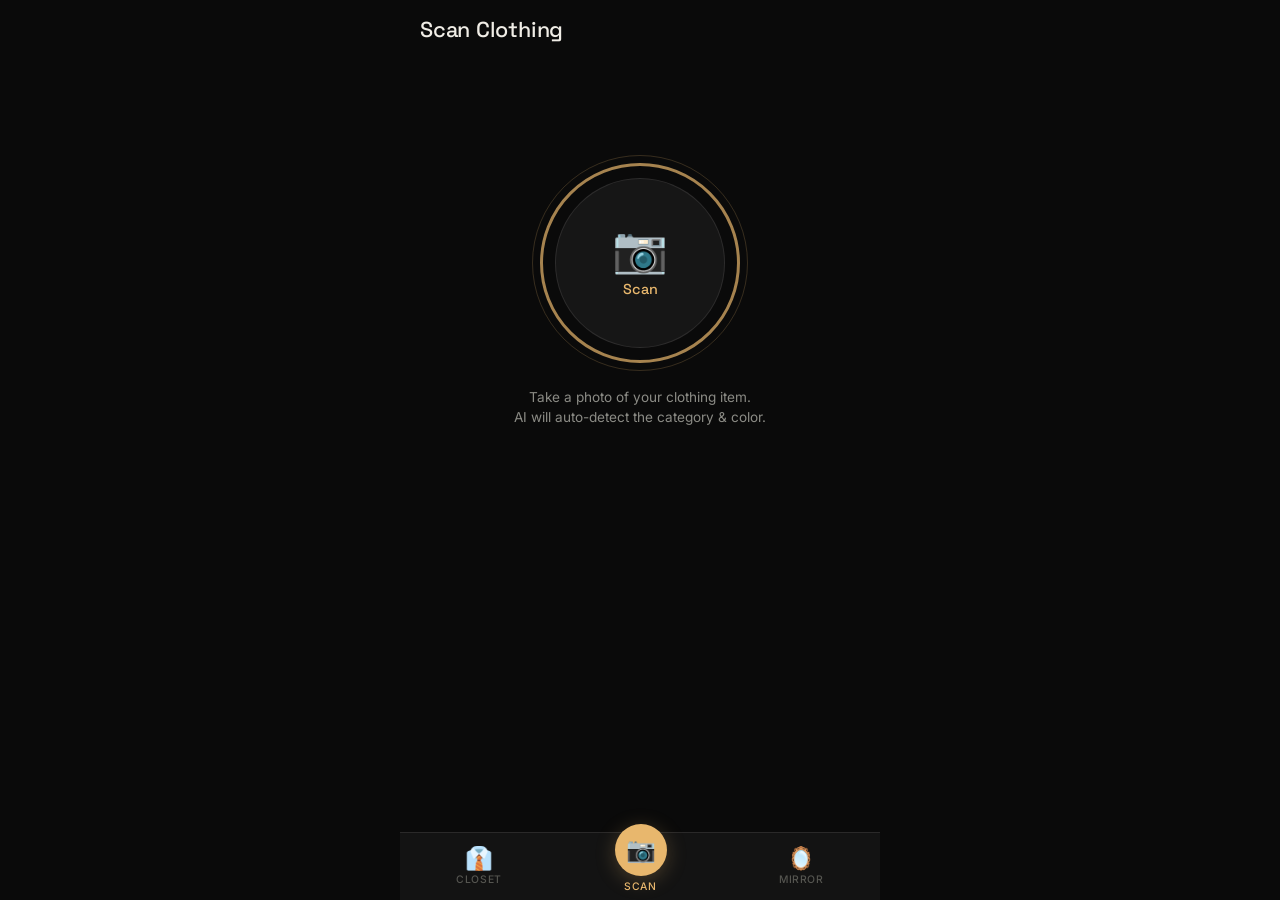
==== app/dashboard/templates/wardrobe.html @ e8b63714 "Initial commit without large model files" ====
<!DOCTYPE html>
<html lang="en">
<head>
  <meta charset="UTF-8" />
  <meta name="viewport" content="width=device-width, initial-scale=1.0, user-scalable=no" />
  <title>ReflectAI — My Wardrobe</title>
  <link rel="preconnect" href="https://fonts.googleapis.com">
  <link rel="preconnect" href="https://fonts.gstatic.com" crossorigin>
  <link href="https://fonts.googleapis.com/css2?family=Space+Grotesk:wght@300;400;500;600&family=Inter:wght@300;400;500;600&display=swap" rel="stylesheet">
  <style>
    :root {
      --bg: #0a0a0a;
      --surface: #161616;
      --surface-2: #1e1e1e;
      --ink: #f0ede6;
      --ink-dim: #8b8b85;
      --ink-faint: #555550;
      --ember: #e8b76d;
      --ember-glow: rgba(232, 183, 109, 0.25);
      --ok: #6fae7f;
      --danger: #e85d5d;
      --border: rgba(240,237,230,0.10);
      --border-light: rgba(240,237,230,0.06);
      --glass: rgba(22,22,22,0.85);
      --radius: 16px;
      --radius-sm: 12px;
      --radius-xs: 8px;
      --safe-bottom: env(safe-area-inset-bottom, 0px);
    }

    * { margin:0; padding:0; box-sizing:border-box; -webkit-tap-highlight-color: transparent; }
    html, body {
      background: var(--bg);
      color: var(--ink);
      font-family: 'Inter', -apple-system, sans-serif;
      min-height: 100vh;
      min-height: 100dvh;
      overflow-x: hidden;
      -webkit-font-smoothing: antialiased;
    }

    /* ── Page Container ── */
    .app {
      max-width: 480px;
      margin: 0 auto;
      min-height: 100vh;
      min-height: 100dvh;
      display: flex;
      flex-direction: column;
      position: relative;
    }

    /* ── Views ── */
    .view { display: none; flex-direction: column; flex: 1; }
    .view.active { display: flex; }

    /* ── Header ── */
    .header {
      display: flex;
      align-items: center;
      justify-content: space-between;
      padding: 16px 20px 12px;
      position: sticky;
      top: 0;
      z-index: 10;
      background: var(--bg);
    }
    .header-title {
      font-family: 'Space Grotesk', sans-serif;
      font-weight: 500;
      font-size: 1.35rem;
      letter-spacing: -0.01em;
    }
    .header-count {
      font-size: 0.75rem;
      color: var(--ink-dim);
      background: var(--surface);
      padding: 4px 10px;
      border-radius: 20px;
      border: 1px solid var(--border);
    }

    /* ═══════════════════════════════════════════════
       VIEW 1: CAMERA (Scan Clothing)
       ═══════════════════════════════════════════════ */

    .camera-view {
      padding: 0 20px;
      padding-bottom: calc(80px + var(--safe-bottom));
      flex: 1;
      display: flex;
      flex-direction: column;
      align-items: center;
    }

    .scan-hero {
      flex: 1;
      display: flex;
      flex-direction: column;
      align-items: center;
      justify-content: center;
      gap: 24px;
      width: 100%;
      max-height: 480px;
    }

    .scan-ring {
      position: relative;
      width: 200px;
      height: 200px;
      border-radius: 50%;
      display: flex;
      align-items: center;
      justify-content: center;
      cursor: pointer;
      transition: transform 0.2s ease;
    }
    .scan-ring:active { transform: scale(0.95); }
    .scan-ring::before {
      content: '';
      position: absolute;
      inset: 0;
      border-radius: 50%;
      border: 3px solid var(--ember);
      opacity: 0.7;
    }
    .scan-ring::after {
      content: '';
      position: absolute;
      inset: -8px;
      border-radius: 50%;
      border: 1px solid var(--ember);
      opacity: 0.2;
    }
    .scan-ring .ring-inner {
      width: 170px;
      height: 170px;
      border-radius: 50%;
      background: var(--surface);
      border: 1px solid var(--border);
      display: flex;
      flex-direction: column;
      align-items: center;
      justify-content: center;
      gap: 8px;
    }
    .scan-ring .ring-icon {
      font-size: 2.8rem;
      line-height: 1;
    }
    .scan-ring .ring-label {
      font-family: 'Space Grotesk', sans-serif;
      font-size: 0.9rem;
      color: var(--ember);
      font-weight: 500;
    }

    /* Pulse animation when scanning */
    .scan-ring.scanning::before {
      animation: pulse-ring 1.5s ease-in-out infinite;
    }
    @keyframes pulse-ring {
      0%, 100% { opacity: 0.7; inset: 0; }
      50% { opacity: 0.3; inset: -12px; }
    }

    .scan-subtitle {
      font-size: 0.85rem;
      color: var(--ink-dim);
      text-align: center;
      line-height: 1.5;
    }

    .scan-file-input { display: none; }

    /* ── AI Detection Result Card ── */
    .detect-card {
      display: none;
      width: 100%;
      background: var(--surface);
      border: 1px solid var(--border);
      border-radius: var(--radius);
      overflow: hidden;
      margin-top: 8px;
      animation: slideUp 0.3s ease-out;
    }
    .detect-card.visible { display: block; }

    @keyframes slideUp {
      from { opacity: 0; transform: translateY(20px); }
      to { opacity: 1; transform: translateY(0); }
    }

    .detect-preview {
      width: 100%;
      height: 200px;
      object-fit: cover;
      display: block;
      background: var(--bg);
    }
    .detect-body { padding: 16px; }
    .detect-ai-tag {
      display: inline-flex;
      align-items: center;
      gap: 6px;
      background: var(--ember-glow);
      color: var(--ember);
      font-size: 0.75rem;
      font-weight: 500;
      padding: 4px 10px;
      border-radius: 20px;
      margin-bottom: 12px;
    }
    .detect-fields {
      display: flex;
      flex-direction: column;
      gap: 10px;
    }
    .detect-field label {
      display: block;
      font-size: 0.7rem;
      color: var(--ink-dim);
      text-transform: uppercase;
      letter-spacing: 0.08em;
      margin-bottom: 4px;
    }
    .detect-field input,
    .detect-field select {
      width: 100%;
      padding: 10px 12px;
      background: var(--bg);
      border: 1px solid var(--border);
      border-radius: var(--radius-xs);
      color: var(--ink);
      font-size: 0.9rem;
      font-family: 'Inter', sans-serif;
    }
    .detect-field input:focus,
    .detect-field select:focus {
      outline: none;
      border-color: var(--ember);
    }

    .detect-actions {
      display: flex;
      gap: 10px;
      margin-top: 16px;
    }
    .btn-confirm {
      flex: 1;
      padding: 13px;
      background: var(--ember);
      color: #0a0a0a;
      border: none;
      border-radius: var(--radius-sm);
      font-family: 'Space Grotesk', sans-serif;
      font-size: 0.95rem;
      font-weight: 600;
      cursor: pointer;
      transition: opacity 0.15s;
    }
    .btn-confirm:active { opacity: 0.8; }
    .btn-confirm:disabled { opacity: 0.4; cursor: not-allowed; }
    .btn-cancel {
      padding: 13px 20px;
      background: transparent;
      color: var(--ink-dim);
      border: 1px solid var(--border);
      border-radius: var(--radius-sm);
      font-family: 'Space Grotesk', sans-serif;
      font-size: 0.95rem;
      cursor: pointer;
    }
    .btn-cancel:active { background: var(--surface-2); }

    /* Loading spinner overlay for scan button */
    .scan-ring.scanning .ring-icon { display: none; }
    .scan-ring.scanning .ring-label { display: none; }
    .scan-ring.scanning .ring-spinner { display: block; }
    .ring-spinner {
      display: none;
      width: 40px; height: 40px;
      border: 3px solid var(--border);
      border-top-color: var(--ember);
      border-radius: 50%;
      animation: spin 0.8s linear infinite;
    }
    @keyframes spin { to { transform: rotate(360deg); } }

    /* ═══════════════════════════════════════════════
       VIEW 2: CLOSET (Your Items)
       ═══════════════════════════════════════════════ */

    .closet-view {
      padding: 0 16px;
      padding-bottom: calc(80px + var(--safe-bottom));
      flex: 1;
    }

    /* Category Tabs */
    .tabs {
      display: flex;
      gap: 8px;
      padding: 0 4px 14px;
      overflow-x: auto;
      scrollbar-width: none;
    }
    .tabs::-webkit-scrollbar { display: none; }
    .tab {
      padding: 7px 16px;
      background: var(--surface);
      border: 1px solid var(--border);
      border-radius: 24px;
      color: var(--ink-dim);
      font-size: 0.8rem;
      cursor: pointer;
      white-space: nowrap;
      transition: all 0.2s ease;
      font-family: 'Inter', sans-serif;
    }
    .tab.active {
      background: var(--ember);
      color: #0a0a0a;
      border-color: var(--ember);
      font-weight: 500;
    }

    /* Items Grid */
    .items-grid {
      display: grid;
      grid-template-columns: repeat(2, 1fr);
      gap: 12px;
    }
    .item-card {
      background: var(--surface);
      border: 1px solid var(--border-light);
      border-radius: var(--radius);
      overflow: hidden;
      position: relative;
      transition: transform 0.15s ease;
    }
    .item-card:active { transform: scale(0.97); }
    .item-card img {
      width: 100%;
      height: 140px;
      object-fit: cover;
      display: block;
    }
    .item-card .no-img {
      width: 100%;
      height: 140px;
      display: flex;
      align-items: center;
      justify-content: center;
      background: var(--bg);
      color: var(--ink-faint);
      font-size: 2.4rem;
    }
    .item-info { padding: 10px 12px; }
    .item-name {
      font-size: 0.85rem;
      font-weight: 500;
      margin-bottom: 3px;
      white-space: nowrap;
      overflow: hidden;
      text-overflow: ellipsis;
    }
    .item-meta {
      font-size: 0.72rem;
      color: var(--ink-dim);
      text-transform: capitalize;
      display: flex;
      align-items: center;
      gap: 4px;
    }
    .item-color-dot {
      width: 8px; height: 8px;
      border-radius: 50%;
      border: 1px solid var(--border);
      flex-shrink: 0;
    }
    .btn-delete {
      position: absolute;
      top: 8px;
      right: 8px;
      width: 28px;
      height: 28px;
      border-radius: 50%;
      background: rgba(0,0,0,0.65);
      backdrop-filter: blur(8px);
      -webkit-backdrop-filter: blur(8px);
      border: 1px solid rgba(232,93,93,0.35);
      color: var(--danger);
      font-size: 0.85rem;
      cursor: pointer;
      display: flex;
      align-items: center;
      justify-content: center;
      opacity: 0;
      transition: opacity 0.2s;
    }
    .item-card:hover .btn-delete,
    .item-card .btn-delete { opacity: 1; }

    .empty-state {
      text-align: center;
      padding: 48px 20px;
      color: var(--ink-dim);
      font-size: 0.9rem;
      grid-column: 1 / -1;
    }
    .empty-state .empty-icon { font-size: 3rem; margin-bottom: 12px; }
    .empty-state p { line-height: 1.5; }

    /* ═══════════════════════════════════════════════
       BOTTOM NAVIGATION
       ═══════════════════════════════════════════════ */

    .bottom-nav {
      position: fixed;
      bottom: 0;
      left: 50%;
      transform: translateX(-50%);
      width: 100%;
      max-width: 480px;
      display: flex;
      align-items: center;
      justify-content: space-around;
      height: calc(68px + var(--safe-bottom));
      padding-bottom: var(--safe-bottom);
      background: var(--glass);
      backdrop-filter: blur(20px);
      -webkit-backdrop-filter: blur(20px);
      border-top: 1px solid var(--border);
      z-index: 100;
    }
    .nav-item {
      display: flex;
      flex-direction: column;
      align-items: center;
      gap: 4px;
      cursor: pointer;
      padding: 8px 16px;
      transition: color 0.2s;
      -webkit-tap-highlight-color: transparent;
    }
    .nav-item .nav-icon { font-size: 1.4rem; line-height: 1; }
    .nav-item .nav-label {
      font-size: 0.65rem;
      text-transform: uppercase;
      letter-spacing: 0.06em;
      font-weight: 500;
    }
    .nav-item { color: var(--ink-faint); }
    .nav-item.active { color: var(--ember); }
    .nav-item.active .nav-dot {
      width: 4px; height: 4px;
      background: var(--ember);
      border-radius: 50%;
      position: absolute;
      bottom: -2px;
    }

    /* Camera nav button - special style */
    .nav-item.camera-nav {
      position: relative;
      top: -8px;
    }
    .nav-item.camera-nav .nav-icon-wrap {
      width: 52px;
      height: 52px;
      border-radius: 50%;
      background: var(--ember);
      display: flex;
      align-items: center;
      justify-content: center;
      box-shadow: 0 4px 20px var(--ember-glow);
      transition: transform 0.15s;
    }
    .nav-item.camera-nav:active .nav-icon-wrap { transform: scale(0.9); }
    .nav-item.camera-nav .nav-icon { color: #0a0a0a; font-size: 1.5rem; }
    .nav-item.camera-nav .nav-label { color: var(--ember); }

    /* ── Toast Notification ── */
    .toast {
      position: fixed;
      top: 20px;
      left: 50%;
      transform: translateX(-50%) translateY(-100px);
      max-width: 360px;
      width: calc(100% - 40px);
      padding: 14px 18px;
      border-radius: var(--radius-sm);
      font-size: 0.85rem;
      font-weight: 500;
      text-align: center;
      z-index: 200;
      transition: transform 0.35s cubic-bezier(0.175, 0.885, 0.32, 1.275);
      backdrop-filter: blur(12px);
      -webkit-backdrop-filter: blur(12px);
    }
    .toast.visible { transform: translateX(-50%) translateY(0); }
    .toast.success {
      background: rgba(111,174,127,0.2);
      border: 1px solid rgba(111,174,127,0.35);
      color: var(--ok);
    }
    .toast.error {
      background: rgba(232,93,93,0.2);
      border: 1px solid rgba(232,93,93,0.35);
      color: var(--danger);
    }

    /* ── Scanning Overlay Text ── */
    .scan-status-text {
      font-size: 0.85rem;
      color: var(--ember);
      text-align: center;
      margin-top: 12px;
      display: none;
    }
    .scan-ring.scanning ~ .scan-status-text { display: block; }
  </style>
</head>
<body>
  <div class="app">
    <!-- ═══ Toast ═══ -->
    <div class="toast" id="toast"></div>

    <!-- ═══════════════════════════════════════════
         VIEW: CAMERA (Scan & Add)
         ═══════════════════════════════════════════ -->
    <div class="view active" id="view-camera">
      <div class="header">
        <span class="header-title">Scan Clothing</span>
      </div>
      <div class="camera-view">
        <!-- Scan Hero -->
        <div class="scan-hero" id="scan-hero">
          <div class="scan-ring" id="scan-ring" onclick="triggerScan()">
            <div class="ring-inner">
              <span class="ring-icon">📷</span>
              <span class="ring-label">Scan</span>
              <div class="ring-spinner"></div>
            </div>
          </div>
          <p class="scan-subtitle">
            Take a photo of your clothing item.<br>
            AI will auto-detect the category & color.
          </p>
          <p class="scan-status-text" id="scan-status">Analyzing with AI...</p>
        </div>
        <input type="file" accept="image/*" capture="environment" id="scan-input" class="scan-file-input" />

        <!-- Detection Result Card -->
        <div class="detect-card" id="detect-card">
          <img class="detect-preview" id="detect-preview" src="" alt="Preview" />
          <div class="detect-body">
            <div class="detect-ai-tag">✨ AI Detected</div>
            <div class="detect-fields">
              <div class="detect-field">
                <label>Name</label>
                <input type="text" id="det-name" placeholder="e.g. Blue Denim Jacket" />
              </div>
              <div class="detect-field">
                <label>Category</label>
                <select id="det-category">
                  <option value="top">Top</option>
                  <option value="bottom">Bottom</option>
                  <option value="footwear">Footwear</option>
                  <option value="outerwear">Outerwear</option>
                  <option value="accessory">Accessory</option>
                </select>
              </div>
              <div class="detect-field">
                <label>Color</label>
                <input type="text" id="det-color" placeholder="e.g. Navy blue" />
              </div>
              <div class="detect-field">
                <label>Best For Weather</label>
                <select id="det-weather">
                  <option value="any">Any Weather</option>
                  <option value="hot">Hot (30°+)</option>
                  <option value="warm">Warm (24°–30°)</option>
                  <option value="cool">Cool (15°–24°)</option>
                  <option value="cold">Cold (below 15°)</option>
                  <option value="rain">Rainy Days</option>
                </select>
              </div>
            </div>
            <div class="detect-actions">
              <button class="btn-cancel" onclick="cancelDetection()">Cancel</button>
              <button class="btn-confirm" id="btn-confirm" onclick="confirmAdd()">Add to Wardrobe</button>
            </div>
          </div>
        </div>
      </div>
    </div>

    <!-- ═══════════════════════════════════════════
         VIEW: CLOSET (Your Items)
         ═══════════════════════════════════════════ -->
    <div class="view" id="view-closet">
      <div class="header">
        <span class="header-title">My Closet</span>
        <span class="header-count" id="item-count">0 items</span>
      </div>
      <div class="closet-view">
        <div class="tabs" id="category-tabs">
          <span class="tab active" data-cat="all">All</span>
          <span class="tab" data-cat="top">👕 Tops</span>
          <span class="tab" data-cat="bottom">👖 Bottoms</span>
          <span class="tab" data-cat="footwear">👟 Footwear</span>
          <span class="tab" data-cat="outerwear">🧥 Outerwear</span>
          <span class="tab" data-cat="accessory">💍 Accessories</span>
        </div>
        <div class="items-grid" id="items-grid"></div>
      </div>
    </div>

    <!-- ═══ Bottom Navigation ═══ -->
    <nav class="bottom-nav">
      <div class="nav-item" data-view="view-closet" onclick="switchView('view-closet')">
        <span class="nav-icon">👔</span>
        <span class="nav-label">Closet</span>
      </div>
      <div class="nav-item camera-nav active" data-view="view-camera" onclick="switchView('view-camera')">
        <div class="nav-icon-wrap">
          <span class="nav-icon">📷</span>
        </div>
        <span class="nav-label">Scan</span>
      </div>
      <div class="nav-item" onclick="goMirror()">
        <span class="nav-icon">🪞</span>
        <span class="nav-label">Mirror</span>
      </div>
    </nav>
  </div>

  <script>
    /* ── State ── */
    let allItems = [];
    let activeFilter = 'all';
    let pendingFile = null;

    const CATEGORY_EMOJI = {
      top: '👕', bottom: '👖', footwear: '👟', outerwear: '🧥', accessory: '💍'
    };

    const COLOR_MAP = {
      'white': '#ffffff', 'black': '#222222', 'blue': '#3b82f6',
      'navy': '#1e3a5f', 'navy blue': '#1e3a5f', 'red': '#ef4444',
      'green': '#22c55e', 'yellow': '#eab308', 'grey': '#9ca3af',
      'gray': '#9ca3af', 'beige': '#d4c5a9', 'brown': '#92400e',
      'pink': '#ec4899', 'purple': '#a855f7', 'orange': '#f97316',
      'cream': '#f5f0e1', 'maroon': '#7f1d1d', 'olive': '#6b7a3e',
    };

    /* ── Navigation ── */
    function switchView(viewId) {
      document.querySelectorAll('.view').forEach(v => v.classList.remove('active'));
      document.getElementById(viewId).classList.add('active');
      document.querySelectorAll('.nav-item').forEach(n => n.classList.remove('active'));
      document.querySelector(`.nav-item[data-view="${viewId}"]`)?.classList.add('active');

      if (viewId === 'view-closet') loadItems();
    }

    function goMirror() {
      window.location.href = '/';
    }

    /* ── Toast ── */
    function showToast(text, type = 'success') {
      const el = document.getElementById('toast');
      el.textContent = text;
      el.className = 'toast ' + type;
      requestAnimationFrame(() => el.classList.add('visible'));
      setTimeout(() => el.classList.remove('visible'), 2800);
    }

    /* ── Camera / Scan ── */
    function triggerScan() {
      document.getElementById('scan-input').click();
    }

    document.getElementById('scan-input').addEventListener('change', async function() {
      if (!this.files.length) return;

      const file = this.files[0];
      pendingFile = file;

      const ring = document.getElementById('scan-ring');
      const hero = document.getElementById('scan-hero');
      const card = document.getElementById('detect-card');

      // Show scanning animation
      ring.classList.add('scanning');

      // Show preview
      const previewUrl = URL.createObjectURL(file);
      document.getElementById('detect-preview').src = previewUrl;

      // AI classify
      const formData = new FormData();
      formData.append('image', file);

      try {
        const res = await fetch('/api/wardrobe/classify', {
          method: 'POST',
          body: formData,
        });
        const data = await res.json();

        ring.classList.remove('scanning');

        if (data.status === 'ok' && data.prediction) {
          const pred = data.prediction;
          document.getElementById('det-name').value = pred.suggested_name || `${pred.color || ''} ${pred.sub_category || pred.category || 'Item'}`.trim();
          document.getElementById('det-category').value = pred.category || 'top';
          document.getElementById('det-color').value = pred.color || '';
        }

        // Show detection card, hide hero
        hero.style.display = 'none';
        card.classList.add('visible');

      } catch (err) {
        console.error('AI classification error:', err);
        ring.classList.remove('scanning');

        // Still show card for manual entry
        document.getElementById('det-name').value = '';
        document.getElementById('det-category').value = 'top';
        document.getElementById('det-color').value = '';

        hero.style.display = 'none';
        card.classList.add('visible');
      }

      // Reset input so same file can be re-selected
      this.value = '';
    });

    function cancelDetection() {
      pendingFile = null;
      document.getElementById('detect-card').classList.remove('visible');
      document.getElementById('scan-hero').style.display = '';
      // Reset fields
      document.getElementById('det-name').value = '';
      document.getElementById('det-color').value = '';
    }

    async function confirmAdd() {
      const btn = document.getElementById('btn-confirm');
      btn.disabled = true;
      btn.textContent = 'Adding...';

      const formData = new FormData();
      formData.append('name', document.getElementById('det-name').value.trim());
      formData.append('category', document.getElementById('det-category').value);
      formData.append('color', document.getElementById('det-color').value.trim());
      formData.append('weather', document.getElementById('det-weather').value);
      if (pendingFile) formData.append('image', pendingFile);

      try {
        const res = await fetch('/api/wardrobe', { method: 'POST', body: formData });
        const data = await res.json();

        if (data.status === 'ok') {
          showToast('✅ Added to your wardrobe!', 'success');
          cancelDetection();
          loadItems();
        } else {
          showToast(data.error || 'Failed to add item', 'error');
        }
      } catch (e) {
        showToast('Network error — try again', 'error');
      }

      btn.disabled = false;
      btn.textContent = 'Add to Wardrobe';
    }

    /* ── Closet / Items ── */
    document.getElementById('category-tabs').addEventListener('click', function(e) {
      if (e.target.classList.contains('tab')) {
        document.querySelectorAll('.tab').forEach(t => t.classList.remove('active'));
        e.target.classList.add('active');
        activeFilter = e.target.dataset.cat;
        renderItems();
      }
    });

    async function loadItems() {
      try {
        const res = await fetch('/api/wardrobe');
        const data = await res.json();
        allItems = data.items || [];
        document.getElementById('item-count').textContent = allItems.length + ' item' + (allItems.length !== 1 ? 's' : '');
        renderItems();
      } catch (e) {
        console.error('Failed to load wardrobe:', e);
      }
    }

    function getColorHex(colorName) {
      if (!colorName) return null;
      const key = colorName.toLowerCase().trim();
      return COLOR_MAP[key] || null;
    }

    function renderItems() {
      const grid = document.getElementById('items-grid');
      let filtered = allItems;
      if (activeFilter !== 'all') {
        filtered = allItems.filter(i => i.category === activeFilter);
      }

      if (!filtered.length) {
        const msg = activeFilter === 'all'
          ? 'No items yet. Tap the camera button below to scan your first piece!'
          : `No ${activeFilter} items yet.`;
        grid.innerHTML = `
          <div class="empty-state">
            <div class="empty-icon">${CATEGORY_EMOJI[activeFilter] || '👔'}</div>
            <p>${msg}</p>
          </div>
        `;
        return;
      }

      grid.innerHTML = filtered.map(item => {
        const imgHtml = item.image_filename
          ? `<img src="/wardrobe-images/${item.user_id}/${item.image_filename}" alt="${item.name}" loading="lazy" />`
          : `<div class="no-img">${CATEGORY_EMOJI[item.category] || '👔'}</div>`;

        const colorDot = item.color
          ? `<span class="item-color-dot" style="background:${getColorHex(item.color) || 'var(--ink-dim)'}"></span>`
          : '';

        return `
          <div class="item-card">
            ${imgHtml}
            <div class="item-info">
              <div class="item-name">${item.name}</div>
              <div class="item-meta">${colorDot} ${item.category}${item.color ? ' · ' + item.color : ''}</div>
            </div>
            <button class="btn-delete" onclick="deleteItem(${item.id})" title="Remove">×</button>
          </div>
        `;
      }).join('');
    }

    async function deleteItem(id) {
      if (!confirm('Remove this item from your wardrobe?')) return;
      try {
        await fetch(`/api/wardrobe/${id}`, { method: 'DELETE' });
        showToast('Item removed', 'success');
        loadItems();
      } catch (e) {
        showToast('Failed to remove item', 'error');
      }
    }

    /* ── Init ── */
    loadItems();
  </script>
</body>
</html>
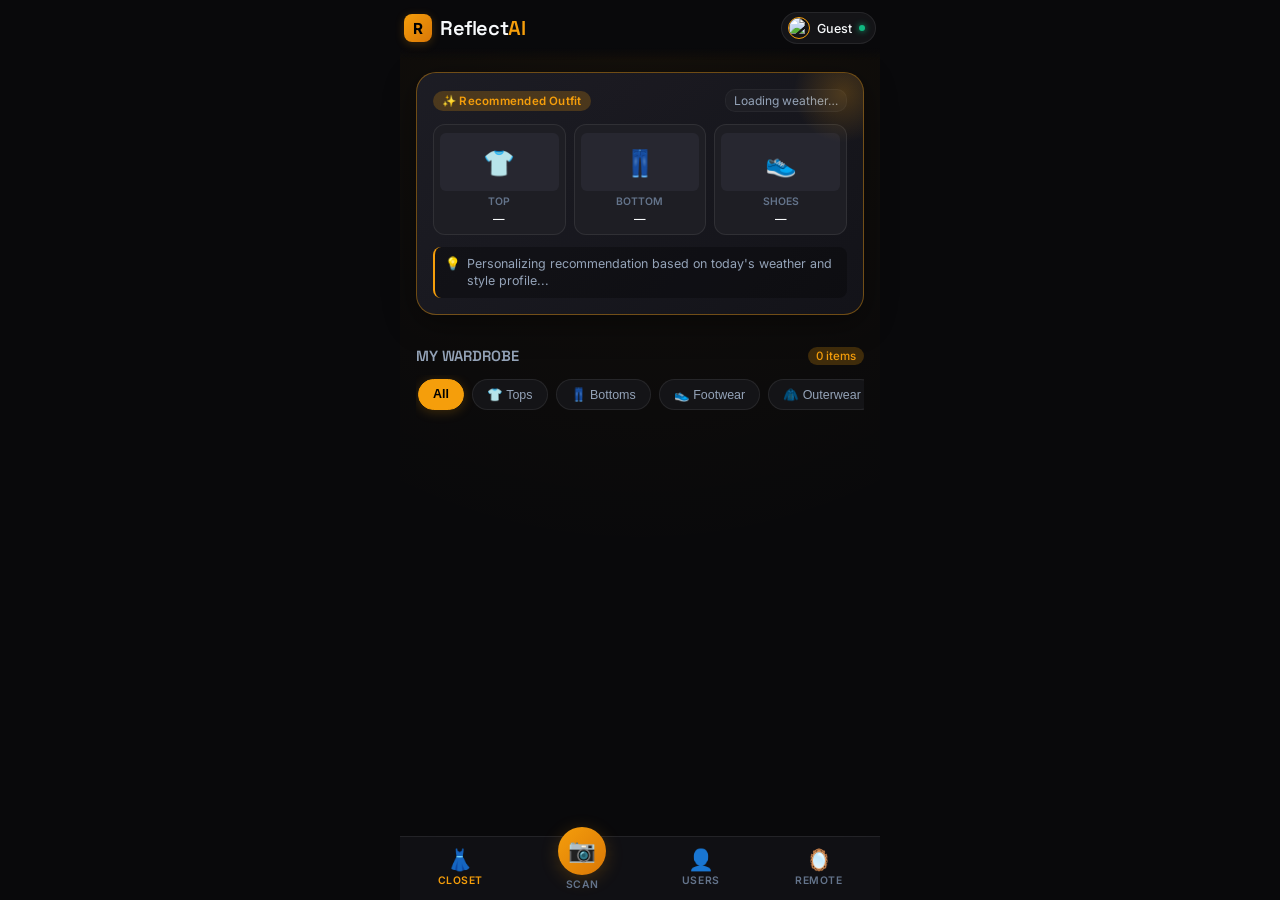
==== commit 12b65cfc: "web app and smart model" ====
--- a/app/dashboard/templates/wardrobe.html
+++ b/app/dashboard/templates/wardrobe.html
@@ -2,29 +2,39 @@
 <html lang="en">
 <head>
   <meta charset="UTF-8" />
-  <meta name="viewport" content="width=device-width, initial-scale=1.0, user-scalable=no" />
-  <title>ReflectAI — My Wardrobe</title>
+  <meta name="viewport" content="width=device-width, initial-scale=1.0, maximum-scale=1.0, user-scalable=no, viewport-fit=cover" />
+  <title>ReflectAI — Mobile Companion</title>
   <link rel="preconnect" href="https://fonts.googleapis.com">
   <link rel="preconnect" href="https://fonts.gstatic.com" crossorigin>
-  <link href="https://fonts.googleapis.com/css2?family=Space+Grotesk:wght@300;400;500;600&family=Inter:wght@300;400;500;600&display=swap" rel="stylesheet">
+  <link href="https://fonts.googleapis.com/css2?family=Space+Grotesk:wght@300;400;500;600;700&family=Inter:wght@300;400;500;600;700&display=swap" rel="stylesheet">
   <style>
     :root {
-      --bg: #0a0a0a;
-      --surface: #161616;
-      --surface-2: #1e1e1e;
-      --ink: #f0ede6;
-      --ink-dim: #8b8b85;
-      --ink-faint: #555550;
-      --ember: #e8b76d;
-      --ember-glow: rgba(232, 183, 109, 0.25);
-      --ok: #6fae7f;
-      --danger: #e85d5d;
-      --border: rgba(240,237,230,0.10);
-      --border-light: rgba(240,237,230,0.06);
-      --glass: rgba(22,22,22,0.85);
+      --bg: #09090b;
+      --surface: #141417;
+      --surface-2: #1e1e24;
+      --surface-3: #272730;
+      --glass: rgba(18, 18, 22, 0.88);
+      --glass-card: rgba(26, 26, 32, 0.7);
+      --ink: #f8fafc;
+      --ink-dim: #94a3b8;
+      --ink-faint: #64748b;
+      --ember: #f59e0b;
+      --ember-light: #fbbf24;
+      --ember-glow: rgba(245, 158, 11, 0.22);
+      --ember-gradient: linear-gradient(135deg, #f59e0b 0%, #d97706 100%);
+      --ok: #10b981;
+      --ok-glow: rgba(16, 185, 129, 0.2);
+      --info: #3b82f6;
+      --danger: #ef4444;
+      --danger-glow: rgba(239, 68, 68, 0.2);
+      --border: rgba(255, 255, 255, 0.08);
+      --border-light: rgba(255, 255, 255, 0.04);
+      --border-active: rgba(245, 158, 11, 0.4);
+      --radius-xl: 20px;
       --radius: 16px;
       --radius-sm: 12px;
       --radius-xs: 8px;
+      --safe-top: env(safe-area-inset-top, 0px);
       --safe-bottom: env(safe-area-inset-bottom, 0px);
     }
 
@@ -32,14 +42,14 @@
     html, body {
       background: var(--bg);
       color: var(--ink);
-      font-family: 'Inter', -apple-system, sans-serif;
+      font-family: 'Inter', -apple-system, BlinkMacSystemFont, sans-serif;
       min-height: 100vh;
       min-height: 100dvh;
       overflow-x: hidden;
       -webkit-font-smoothing: antialiased;
     }
 
-    /* ── Page Container ── */
+    /* ── App Shell ── */
     .app {
       max-width: 480px;
       margin: 0 auto;
@@ -48,93 +58,429 @@
       display: flex;
       flex-direction: column;
       position: relative;
+      background: radial-gradient(circle at 50% 0%, rgba(245, 158, 11, 0.05) 0%, transparent 60%);
     }
 
     /* ── Views ── */
-    .view { display: none; flex-direction: column; flex: 1; }
+    .view {
+      display: none;
+      flex-direction: column;
+      flex: 1;
+      padding: 0 16px;
+      padding-top: calc(12px + var(--safe-top));
+      padding-bottom: calc(88px + var(--safe-bottom));
+      animation: fadeIn 0.2s ease-out;
+    }
     .view.active { display: flex; }
-
-    /* ── Header ── */
-    .header {
+    @keyframes fadeIn { from { opacity: 0; transform: translateY(4px); } to { opacity: 1; transform: translateY(0); } }
+
+    /* ── App Top Header ── */
+    .top-bar {
       display: flex;
       align-items: center;
       justify-content: space-between;
-      padding: 16px 20px 12px;
+      padding: 12px 4px 16px;
       position: sticky;
       top: 0;
-      z-index: 10;
-      background: var(--bg);
-    }
-    .header-title {
+      z-index: 20;
+      background: linear-gradient(180deg, var(--bg) 80%, transparent);
+      backdrop-filter: blur(12px);
+      -webkit-backdrop-filter: blur(12px);
+    }
+    .brand {
+      display: flex;
+      align-items: center;
+      gap: 8px;
+    }
+    .brand-logo {
+      width: 28px;
+      height: 28px;
+      border-radius: 8px;
+      background: var(--ember-gradient);
+      display: flex;
+      align-items: center;
+      justify-content: center;
+      color: #000;
+      font-size: 0.95rem;
+      font-weight: 700;
+      box-shadow: 0 2px 10px var(--ember-glow);
+    }
+    .brand-title {
       font-family: 'Space Grotesk', sans-serif;
+      font-size: 1.25rem;
+      font-weight: 600;
+      letter-spacing: -0.02em;
+    }
+    .brand-title span { color: var(--ember); }
+
+    /* Active User Pill in Header */
+    .active-user-pill {
+      display: flex;
+      align-items: center;
+      gap: 7px;
+      background: var(--surface);
+      border: 1px solid var(--border);
+      padding: 4px 10px 4px 6px;
+      border-radius: 20px;
+      cursor: pointer;
+      transition: all 0.2s ease;
+    }
+    .active-user-pill:active { transform: scale(0.96); border-color: var(--ember); }
+    .active-user-avatar {
+      width: 22px;
+      height: 22px;
+      border-radius: 50%;
+      object-fit: cover;
+      border: 1px solid var(--ember);
+    }
+    .active-user-name {
+      font-size: 0.78rem;
       font-weight: 500;
-      font-size: 1.35rem;
+      color: var(--ink);
+    }
+    .live-dot {
+      width: 6px;
+      height: 6px;
+      border-radius: 50%;
+      background: var(--ok);
+      box-shadow: 0 0 6px var(--ok);
+    }
+
+    /* Section Subheadings */
+    .section-header {
+      display: flex;
+      align-items: center;
+      justify-content: space-between;
+      margin: 16px 0 10px;
+    }
+    .section-title {
+      font-family: 'Space Grotesk', sans-serif;
+      font-size: 0.92rem;
+      font-weight: 600;
       letter-spacing: -0.01em;
-    }
-    .header-count {
+      text-transform: uppercase;
+      color: var(--ink-dim);
+    }
+    .section-badge {
+      font-size: 0.72rem;
+      color: var(--ember);
+      background: var(--ember-glow);
+      padding: 2px 8px;
+      border-radius: 12px;
+      font-weight: 500;
+    }
+
+    /* ═══════════════════════════════════════════════
+       TAB 1: CLOSET & OUTFIT RECOMMENDATION
+       ═══════════════════════════════════════════════ */
+
+    /* Outfit Recommendation Hero Card */
+    .outfit-hero {
+      background: linear-gradient(135deg, rgba(30,30,38,0.95) 0%, rgba(20,20,26,0.95) 100%);
+      border: 1px solid var(--border-active);
+      border-radius: var(--radius-xl);
+      padding: 16px;
+      margin-bottom: 16px;
+      position: relative;
+      overflow: hidden;
+      box-shadow: 0 8px 32px rgba(0,0,0,0.4);
+    }
+    .outfit-hero::before {
+      content: '';
+      position: absolute;
+      top: -30px;
+      right: -30px;
+      width: 100px;
+      height: 100px;
+      background: radial-gradient(circle, var(--ember-glow) 0%, transparent 70%);
+      pointer-events: none;
+    }
+    .outfit-top-row {
+      display: flex;
+      align-items: center;
+      justify-content: space-between;
+      margin-bottom: 12px;
+    }
+    .outfit-tag {
+      display: inline-flex;
+      align-items: center;
+      gap: 5px;
+      background: var(--ember-glow);
+      color: var(--ember);
+      font-size: 0.72rem;
+      font-weight: 600;
+      padding: 3px 9px;
+      border-radius: 14px;
+      letter-spacing: 0.02em;
+    }
+    .outfit-weather-pill {
       font-size: 0.75rem;
       color: var(--ink-dim);
+      background: var(--surface-2);
+      padding: 3px 8px;
+      border-radius: 10px;
+      border: 1px solid var(--border-light);
+    }
+    .outfit-pieces-grid {
+      display: grid;
+      grid-template-columns: repeat(3, 1fr);
+      gap: 8px;
+      margin-bottom: 12px;
+    }
+    .outfit-piece-card {
+      background: var(--surface-2);
+      border: 1px solid var(--border);
+      border-radius: var(--radius-sm);
+      padding: 8px 6px;
+      text-align: center;
+      display: flex;
+      flex-direction: column;
+      align-items: center;
+      gap: 4px;
+    }
+    .piece-img {
+      width: 100%;
+      height: 58px;
+      object-fit: cover;
+      border-radius: 6px;
+      background: var(--bg);
+    }
+    .piece-icon-fallback {
+      width: 100%;
+      height: 58px;
+      display: flex;
+      align-items: center;
+      justify-content: center;
+      font-size: 1.6rem;
+      background: var(--surface-3);
+      border-radius: 6px;
+    }
+    .piece-cat {
+      font-size: 0.65rem;
+      color: var(--ink-faint);
+      text-transform: uppercase;
+      font-weight: 600;
+    }
+    .piece-name {
+      font-size: 0.72rem;
+      font-weight: 500;
+      white-space: nowrap;
+      overflow: hidden;
+      text-overflow: ellipsis;
+      max-width: 100%;
+    }
+    .outfit-reason-box {
+      font-size: 0.78rem;
+      color: var(--ink-dim);
+      line-height: 1.4;
+      background: rgba(0,0,0,0.3);
+      padding: 8px 10px;
+      border-radius: var(--radius-xs);
+      border-left: 2px solid var(--ember);
+      display: flex;
+      align-items: flex-start;
+      gap: 6px;
+    }
+
+    /* Category Filter Tabs */
+    .tabs-bar {
+      display: flex;
+      gap: 8px;
+      overflow-x: auto;
+      scrollbar-width: none;
+      padding: 4px 2px 14px;
+      margin-bottom: 2px;
+    }
+    .tabs-bar::-webkit-scrollbar { display: none; }
+    .cat-tab {
+      padding: 7px 14px;
       background: var(--surface);
-      padding: 4px 10px;
+      border: 1px solid var(--border);
       border-radius: 20px;
+      color: var(--ink-dim);
+      font-size: 0.78rem;
+      font-weight: 500;
+      white-space: nowrap;
+      cursor: pointer;
+      transition: all 0.2s;
+    }
+    .cat-tab.active {
+      background: var(--ember);
+      color: #000;
+      border-color: var(--ember);
+      font-weight: 600;
+      box-shadow: 0 2px 12px var(--ember-glow);
+    }
+
+    /* Closet Grid */
+    .wardrobe-grid {
+      display: grid;
+      grid-template-columns: repeat(2, 1fr);
+      gap: 12px;
+    }
+    .wardrobe-card {
+      background: var(--surface);
+      border: 1px solid var(--border-light);
+      border-radius: var(--radius);
+      overflow: hidden;
+      position: relative;
+      transition: transform 0.15s ease, border-color 0.2s;
+    }
+    .wardrobe-card:active { transform: scale(0.98); }
+    .card-photo-wrap {
+      width: 100%;
+      height: 145px;
+      position: relative;
+      background: var(--surface-2);
+    }
+    .card-photo {
+      width: 100%;
+      height: 100%;
+      object-fit: cover;
+      display: block;
+    }
+    .card-no-photo {
+      width: 100%;
+      height: 100%;
+      display: flex;
+      align-items: center;
+      justify-content: center;
+      font-size: 2.6rem;
+      color: var(--ink-faint);
+    }
+    .card-del-btn {
+      position: absolute;
+      top: 6px;
+      right: 6px;
+      width: 28px;
+      height: 28px;
+      border-radius: 50%;
+      background: rgba(10,10,10,0.7);
+      backdrop-filter: blur(8px);
+      -webkit-backdrop-filter: blur(8px);
+      border: 1px solid rgba(239, 68, 68, 0.4);
+      color: var(--danger);
+      font-size: 1rem;
+      display: flex;
+      align-items: center;
+      justify-content: center;
+      cursor: pointer;
+      transition: all 0.15s;
+    }
+    .card-del-btn:active { transform: scale(0.9); background: var(--danger); color: #fff; }
+    .card-content {
+      padding: 10px 12px 12px;
+    }
+    .card-name {
+      font-size: 0.84rem;
+      font-weight: 600;
+      margin-bottom: 4px;
+      white-space: nowrap;
+      overflow: hidden;
+      text-overflow: ellipsis;
+    }
+    .card-meta-row {
+      display: flex;
+      align-items: center;
+      justify-content: space-between;
+      font-size: 0.72rem;
+      color: var(--ink-dim);
+    }
+    .card-color-tag {
+      display: inline-flex;
+      align-items: center;
+      gap: 5px;
+      text-transform: capitalize;
+    }
+    .color-dot {
+      width: 8px;
+      height: 8px;
+      border-radius: 50%;
       border: 1px solid var(--border);
     }
+    .card-weather-tag {
+      font-size: 0.68rem;
+      background: var(--surface-2);
+      padding: 1px 6px;
+      border-radius: 6px;
+      color: var(--ink-faint);
+    }
+
+    /* Empty State */
+    .empty-state {
+      grid-column: 1 / -1;
+      text-align: center;
+      padding: 48px 16px;
+      color: var(--ink-dim);
+    }
+    .empty-state-icon { font-size: 3rem; margin-bottom: 12px; opacity: 0.7; }
+    .empty-state-title { font-family: 'Space Grotesk', sans-serif; font-size: 1.1rem; color: var(--ink); margin-bottom: 6px; }
+    .empty-state-p { font-size: 0.85rem; line-height: 1.4; margin-bottom: 16px; }
+    .btn-cta-scan {
+      display: inline-flex;
+      align-items: center;
+      gap: 6px;
+      background: var(--ember);
+      color: #000;
+      padding: 10px 20px;
+      border-radius: 20px;
+      font-weight: 600;
+      font-size: 0.85rem;
+      border: none;
+      cursor: pointer;
+    }
 
     /* ═══════════════════════════════════════════════
-       VIEW 1: CAMERA (Scan Clothing)
+       TAB 2: SCAN CLOTHING
        ═══════════════════════════════════════════════ */
 
-    .camera-view {
-      padding: 0 20px;
-      padding-bottom: calc(80px + var(--safe-bottom));
-      flex: 1;
+    .scan-view-content {
       display: flex;
       flex-direction: column;
       align-items: center;
-    }
-
+      gap: 20px;
+      padding: 10px 0;
+    }
     .scan-hero {
-      flex: 1;
       display: flex;
       flex-direction: column;
       align-items: center;
       justify-content: center;
-      gap: 24px;
+      gap: 20px;
       width: 100%;
-      max-height: 480px;
-    }
-
-    .scan-ring {
+      padding: 30px 10px;
+    }
+    .scan-target {
       position: relative;
       width: 200px;
       height: 200px;
-      border-radius: 50%;
       display: flex;
       align-items: center;
       justify-content: center;
       cursor: pointer;
-      transition: transform 0.2s ease;
-    }
-    .scan-ring:active { transform: scale(0.95); }
-    .scan-ring::before {
-      content: '';
+    }
+    .scan-target:active { transform: scale(0.96); }
+    .scan-ring-outer {
       position: absolute;
       inset: 0;
       border-radius: 50%;
-      border: 3px solid var(--ember);
-      opacity: 0.7;
-    }
-    .scan-ring::after {
-      content: '';
-      position: absolute;
-      inset: -8px;
-      border-radius: 50%;
-      border: 1px solid var(--ember);
-      opacity: 0.2;
-    }
-    .scan-ring .ring-inner {
-      width: 170px;
-      height: 170px;
+      border: 3px dashed var(--ember);
+      opacity: 0.6;
+      animation: rotateRing 20s linear infinite;
+    }
+    @keyframes rotateRing { to { transform: rotate(360deg); } }
+    .scan-target.scanning .scan-ring-outer {
+      animation: pulseRing 1.2s ease-in-out infinite, rotateRing 6s linear infinite;
+      border-style: solid;
+      border-color: var(--ember);
+    }
+    @keyframes pulseRing {
+      0%, 100% { opacity: 0.8; transform: scale(1); }
+      50% { opacity: 0.3; transform: scale(1.08); }
+    }
+    .scan-inner-circle {
+      width: 160px;
+      height: 160px;
       border-radius: 50%;
       background: var(--surface);
       border: 1px solid var(--border);
@@ -143,277 +489,628 @@
       align-items: center;
       justify-content: center;
       gap: 8px;
-    }
-    .scan-ring .ring-icon {
-      font-size: 2.8rem;
-      line-height: 1;
-    }
-    .scan-ring .ring-label {
-      font-family: 'Space Grotesk', sans-serif;
-      font-size: 0.9rem;
-      color: var(--ember);
-      font-weight: 500;
-    }
-
-    /* Pulse animation when scanning */
-    .scan-ring.scanning::before {
-      animation: pulse-ring 1.5s ease-in-out infinite;
-    }
-    @keyframes pulse-ring {
-      0%, 100% { opacity: 0.7; inset: 0; }
-      50% { opacity: 0.3; inset: -12px; }
-    }
-
-    .scan-subtitle {
+      box-shadow: 0 4px 24px rgba(0,0,0,0.5);
+    }
+    .scan-circle-icon { font-size: 2.8rem; }
+    .scan-circle-text { font-family: 'Space Grotesk', sans-serif; font-size: 0.95rem; font-weight: 600; color: var(--ember); }
+    .scan-spinner {
+      display: none;
+      width: 36px;
+      height: 36px;
+      border: 3px solid var(--border);
+      border-top-color: var(--ember);
+      border-radius: 50%;
+      animation: spin 0.8s linear infinite;
+    }
+    .scan-target.scanning .scan-circle-icon,
+    .scan-target.scanning .scan-circle-text { display: none; }
+    .scan-target.scanning .scan-spinner { display: block; }
+    @keyframes spin { to { transform: rotate(360deg); } }
+
+    .scan-hints {
+      text-align: center;
       font-size: 0.85rem;
       color: var(--ink-dim);
-      text-align: center;
       line-height: 1.5;
     }
-
-    .scan-file-input { display: none; }
-
-    /* ── AI Detection Result Card ── */
-    .detect-card {
+    .scan-hints strong { color: var(--ink); }
+
+    /* Detection Result Card */
+    .detect-result-card {
       display: none;
       width: 100%;
       background: var(--surface);
-      border: 1px solid var(--border);
-      border-radius: var(--radius);
+      border: 1px solid var(--border-active);
+      border-radius: var(--radius-xl);
       overflow: hidden;
-      margin-top: 8px;
       animation: slideUp 0.3s ease-out;
-    }
-    .detect-card.visible { display: block; }
-
-    @keyframes slideUp {
-      from { opacity: 0; transform: translateY(20px); }
-      to { opacity: 1; transform: translateY(0); }
-    }
-
-    .detect-preview {
+      margin-top: 4px;
+    }
+    .detect-result-card.visible { display: block; }
+    @keyframes slideUp { from { opacity: 0; transform: translateY(16px); } to { opacity: 1; transform: translateY(0); } }
+    .detect-photo-preview {
       width: 100%;
-      height: 200px;
+      height: 190px;
       object-fit: cover;
       display: block;
-      background: var(--bg);
-    }
-    .detect-body { padding: 16px; }
-    .detect-ai-tag {
-      display: inline-flex;
-      align-items: center;
-      gap: 6px;
-      background: var(--ember-glow);
-      color: var(--ember);
-      font-size: 0.75rem;
-      font-weight: 500;
-      padding: 4px 10px;
-      border-radius: 20px;
-      margin-bottom: 12px;
-    }
-    .detect-fields {
-      display: flex;
-      flex-direction: column;
-      gap: 10px;
-    }
-    .detect-field label {
-      display: block;
-      font-size: 0.7rem;
+      background: var(--surface-2);
+    }
+    .detect-card-body { padding: 16px; }
+    .chips-label {
+      font-size: 0.72rem;
       color: var(--ink-dim);
       text-transform: uppercase;
-      letter-spacing: 0.08em;
-      margin-bottom: 4px;
-    }
-    .detect-field input,
-    .detect-field select {
+      font-weight: 600;
+      letter-spacing: 0.04em;
+      margin-bottom: 6px;
+    }
+    .chip-grid {
+      display: grid;
+      grid-template-columns: repeat(5, 1fr);
+      gap: 6px;
+      margin-bottom: 14px;
+    }
+    .chip {
+      background: var(--surface-2);
+      border: 1px solid var(--border);
+      border-radius: var(--radius-xs);
+      padding: 8px 2px;
+      color: var(--ink);
+      font-size: 0.72rem;
+      font-weight: 500;
+      text-align: center;
+      display: flex;
+      flex-direction: column;
+      align-items: center;
+      gap: 3px;
+      cursor: pointer;
+      transition: all 0.15s;
+    }
+    .chip.active {
+      background: var(--ember);
+      color: #000;
+      border-color: var(--ember);
+      font-weight: 600;
+      box-shadow: 0 2px 10px var(--ember-glow);
+    }
+    .form-group {
+      display: flex;
+      flex-direction: column;
+      gap: 4px;
+      margin-bottom: 10px;
+    }
+    .form-label {
+      font-size: 0.72rem;
+      color: var(--ink-dim);
+      text-transform: uppercase;
+      letter-spacing: 0.04em;
+      font-weight: 500;
+    }
+    .form-input, .form-select {
       width: 100%;
       padding: 10px 12px;
       background: var(--bg);
       border: 1px solid var(--border);
       border-radius: var(--radius-xs);
       color: var(--ink);
+      font-family: inherit;
       font-size: 0.9rem;
-      font-family: 'Inter', sans-serif;
-    }
-    .detect-field input:focus,
-    .detect-field select:focus {
+    }
+    .form-input:focus, .form-select:focus {
       outline: none;
       border-color: var(--ember);
     }
-
-    .detect-actions {
+    .form-actions-row {
       display: flex;
       gap: 10px;
-      margin-top: 16px;
-    }
-    .btn-confirm {
+      margin-top: 14px;
+    }
+    .btn-submit {
       flex: 1;
-      padding: 13px;
+      padding: 12px;
       background: var(--ember);
-      color: #0a0a0a;
-      border: none;
-      border-radius: var(--radius-sm);
+      color: #000;
       font-family: 'Space Grotesk', sans-serif;
       font-size: 0.95rem;
       font-weight: 600;
+      border: none;
+      border-radius: var(--radius-sm);
       cursor: pointer;
       transition: opacity 0.15s;
     }
-    .btn-confirm:active { opacity: 0.8; }
-    .btn-confirm:disabled { opacity: 0.4; cursor: not-allowed; }
-    .btn-cancel {
-      padding: 13px 20px;
+    .btn-submit:active { opacity: 0.85; }
+    .btn-submit:disabled { opacity: 0.5; cursor: not-allowed; }
+    .btn-ghost {
+      padding: 12px 18px;
       background: transparent;
       color: var(--ink-dim);
       border: 1px solid var(--border);
       border-radius: var(--radius-sm);
+      font-family: inherit;
+      font-size: 0.9rem;
+      cursor: pointer;
+    }
+    .btn-ghost:active { background: var(--surface-2); }
+
+    /* ═══════════════════════════════════════════════
+       TAB 3: USERS & FACE ENROLLMENT
+       ═══════════════════════════════════════════════ */
+
+    .active-profile-card {
+      background: linear-gradient(135deg, rgba(245, 158, 11, 0.1) 0%, rgba(20,20,26,0.9) 100%);
+      border: 1px solid var(--border-active);
+      border-radius: var(--radius-xl);
+      padding: 16px;
+      display: flex;
+      align-items: center;
+      gap: 14px;
+      margin-bottom: 20px;
+    }
+    .active-profile-avatar {
+      width: 58px;
+      height: 58px;
+      border-radius: 50%;
+      object-fit: cover;
+      border: 2px solid var(--ember);
+      box-shadow: 0 0 16px var(--ember-glow);
+    }
+    .active-profile-details { flex: 1; }
+    .active-badge-tag {
+      font-size: 0.65rem;
+      font-weight: 700;
+      text-transform: uppercase;
+      letter-spacing: 0.05em;
+      color: var(--ok);
+      display: inline-flex;
+      align-items: center;
+      gap: 4px;
+      margin-bottom: 2px;
+    }
+    .active-profile-name {
       font-family: 'Space Grotesk', sans-serif;
-      font-size: 0.95rem;
-      cursor: pointer;
-    }
-    .btn-cancel:active { background: var(--surface-2); }
-
-    /* Loading spinner overlay for scan button */
-    .scan-ring.scanning .ring-icon { display: none; }
-    .scan-ring.scanning .ring-label { display: none; }
-    .scan-ring.scanning .ring-spinner { display: block; }
-    .ring-spinner {
-      display: none;
-      width: 40px; height: 40px;
-      border: 3px solid var(--border);
-      border-top-color: var(--ember);
-      border-radius: 50%;
-      animation: spin 0.8s linear infinite;
-    }
-    @keyframes spin { to { transform: rotate(360deg); } }
-
-    /* ═══════════════════════════════════════════════
-       VIEW 2: CLOSET (Your Items)
-       ═══════════════════════════════════════════════ */
-
-    .closet-view {
-      padding: 0 16px;
-      padding-bottom: calc(80px + var(--safe-bottom));
-      flex: 1;
-    }
-
-    /* Category Tabs */
-    .tabs {
-      display: flex;
-      gap: 8px;
-      padding: 0 4px 14px;
-      overflow-x: auto;
-      scrollbar-width: none;
-    }
-    .tabs::-webkit-scrollbar { display: none; }
-    .tab {
-      padding: 7px 16px;
+      font-size: 1.15rem;
+      font-weight: 600;
+    }
+    .active-profile-sub {
+      font-size: 0.75rem;
+      color: var(--ink-dim);
+    }
+
+    /* User Profile Cards */
+    .user-list {
+      display: flex;
+      flex-direction: column;
+      gap: 10px;
+    }
+    .user-card {
       background: var(--surface);
       border: 1px solid var(--border);
-      border-radius: 24px;
+      border-radius: var(--radius);
+      padding: 14px;
+      display: flex;
+      align-items: center;
+      gap: 12px;
+      transition: all 0.2s ease;
+    }
+    .user-card.current {
+      border-color: var(--ember);
+      background: var(--surface-2);
+    }
+    .user-card-avatar {
+      width: 48px;
+      height: 48px;
+      border-radius: 50%;
+      object-fit: cover;
+      border: 1px solid var(--border);
+    }
+    .user-card-info { flex: 1; min-width: 0; }
+    .user-card-title {
+      font-size: 0.95rem;
+      font-weight: 600;
+      display: flex;
+      align-items: center;
+      gap: 6px;
+      margin-bottom: 3px;
+    }
+    .user-card-meta {
+      font-size: 0.72rem;
       color: var(--ink-dim);
-      font-size: 0.8rem;
+      display: flex;
+      flex-wrap: wrap;
+      gap: 6px;
+    }
+    .badge-chip {
+      background: var(--surface-3);
+      padding: 2px 7px;
+      border-radius: 10px;
+      color: var(--ink-dim);
+      font-size: 0.68rem;
+    }
+    .badge-chip.has-face {
+      background: var(--ok-glow);
+      color: var(--ok);
+      border: 1px solid rgba(16,185,129,0.3);
+    }
+    .user-card-actions {
+      display: flex;
+      align-items: center;
+      gap: 6px;
+    }
+    .btn-switch-user {
+      padding: 7px 12px;
+      background: var(--surface-2);
+      border: 1px solid var(--border);
+      border-radius: var(--radius-xs);
+      color: var(--ink);
+      font-size: 0.75rem;
+      font-weight: 500;
       cursor: pointer;
-      white-space: nowrap;
-      transition: all 0.2s ease;
-      font-family: 'Inter', sans-serif;
-    }
-    .tab.active {
+      transition: all 0.15s;
+    }
+    .btn-switch-user.active {
       background: var(--ember);
-      color: #0a0a0a;
+      color: #000;
       border-color: var(--ember);
+      font-weight: 600;
+    }
+    .btn-switch-user:active { transform: scale(0.96); }
+    .btn-delete-user {
+      width: 30px;
+      height: 30px;
+      border-radius: var(--radius-xs);
+      background: transparent;
+      border: 1px solid var(--border-light);
+      color: var(--danger);
+      font-size: 1.1rem;
+      display: flex;
+      align-items: center;
+      justify-content: center;
+      cursor: pointer;
+    }
+    .btn-delete-user:active { background: var(--danger-glow); }
+
+    /* Floating / Header Add User CTA */
+    .btn-open-register {
+      display: flex;
+      align-items: center;
+      justify-content: center;
+      gap: 8px;
+      width: 100%;
+      padding: 13px;
+      background: var(--surface);
+      border: 1px dashed var(--border-active);
+      border-radius: var(--radius);
+      color: var(--ember);
+      font-family: 'Space Grotesk', sans-serif;
+      font-size: 0.9rem;
+      font-weight: 600;
+      cursor: pointer;
+      margin-top: 14px;
+      transition: background 0.15s;
+    }
+    .btn-open-register:active { background: var(--surface-2); }
+
+    /* Registration Modal */
+    .modal-backdrop {
+      display: none;
+      position: fixed;
+      inset: 0;
+      background: rgba(0,0,0,0.8);
+      backdrop-filter: blur(12px);
+      -webkit-backdrop-filter: blur(12px);
+      z-index: 200;
+      align-items: flex-end;
+      justify-content: center;
+      animation: modalFadeIn 0.2s ease-out;
+    }
+    .modal-backdrop.open { display: flex; }
+    @keyframes modalFadeIn { from { opacity: 0; } to { opacity: 1; } }
+    .modal-sheet {
+      width: 100%;
+      max-width: 480px;
+      background: var(--surface);
+      border-top: 1px solid var(--border);
+      border-radius: 24px 24px 0 0;
+      padding: 20px 20px calc(24px + var(--safe-bottom));
+      max-height: 90vh;
+      overflow-y: auto;
+      animation: modalSlideUp 0.25s cubic-bezier(0.16, 1, 0.3, 1);
+    }
+    @keyframes modalSlideUp { from { transform: translateY(100%); } to { transform: translateY(0); } }
+    .modal-header {
+      display: flex;
+      align-items: center;
+      justify-content: space-between;
+      margin-bottom: 16px;
+    }
+    .modal-title { font-family: 'Space Grotesk', sans-serif; font-size: 1.15rem; font-weight: 600; }
+    .modal-close {
+      width: 32px;
+      height: 32px;
+      border-radius: 50%;
+      background: var(--surface-2);
+      border: none;
+      color: var(--ink-dim);
+      font-size: 1.2rem;
+      display: flex;
+      align-items: center;
+      justify-content: center;
+      cursor: pointer;
+    }
+    .selfie-card {
+      border: 2px dashed var(--border);
+      border-radius: var(--radius);
+      padding: 16px;
+      text-align: center;
+      margin: 12px 0 16px;
+      position: relative;
+      background: var(--surface-2);
+    }
+    .selfie-preview-img {
+      width: 100px;
+      height: 100px;
+      border-radius: 50%;
+      object-fit: cover;
+      margin: 0 auto 8px;
+      display: none;
+      border: 2px solid var(--ember);
+    }
+    .selfie-camera-btn {
+      display: inline-flex;
+      align-items: center;
+      gap: 6px;
+      background: var(--surface-3);
+      border: 1px solid var(--border);
+      color: var(--ink);
+      padding: 8px 16px;
+      border-radius: 20px;
+      font-size: 0.82rem;
       font-weight: 500;
-    }
-
-    /* Items Grid */
-    .items-grid {
+      cursor: pointer;
+    }
+    .selfie-hint {
+      font-size: 0.72rem;
+      color: var(--ink-dim);
+      margin-top: 6px;
+      line-height: 1.4;
+    }
+
+    /* ═══════════════════════════════════════════════
+       TAB 4: REMOTE & TELEMETRY
+       ═══════════════════════════════════════════════ */
+
+    /* Live Mirror Status Bar */
+    .mirror-status-card {
+      background: var(--surface);
+      border: 1px solid var(--border);
+      border-radius: var(--radius);
+      padding: 14px 16px;
+      display: flex;
+      align-items: center;
+      justify-content: space-between;
+      margin-bottom: 14px;
+    }
+    .status-left { display: flex; align-items: center; gap: 10px; }
+    .status-indicator-dot {
+      width: 10px;
+      height: 10px;
+      border-radius: 50%;
+      background: var(--ok);
+      box-shadow: 0 0 10px var(--ok);
+    }
+    .status-indicator-dot.offline {
+      background: var(--danger);
+      box-shadow: 0 0 10px var(--danger);
+    }
+    .mirror-title { font-size: 0.9rem; font-weight: 600; }
+    .mirror-host-sub { font-size: 0.72rem; color: var(--ink-dim); }
+
+    /* Privacy Toggle Card */
+    .privacy-toggle-card {
+      background: var(--surface);
+      border: 1px solid var(--border);
+      border-radius: var(--radius-xl);
+      padding: 16px;
+      display: flex;
+      align-items: center;
+      justify-content: space-between;
+      margin-bottom: 16px;
+      cursor: pointer;
+      transition: all 0.2s;
+    }
+    .privacy-toggle-card.active {
+      border-color: var(--danger);
+      background: linear-gradient(135deg, rgba(239, 68, 68, 0.12) 0%, rgba(20,20,26,0.9) 100%);
+    }
+    .privacy-info { display: flex; align-items: center; gap: 12px; }
+    .privacy-icon {
+      width: 42px;
+      height: 42px;
+      border-radius: 12px;
+      background: var(--surface-2);
+      display: flex;
+      align-items: center;
+      justify-content: center;
+      font-size: 1.3rem;
+    }
+    .privacy-toggle-card.active .privacy-icon { background: var(--danger-glow); color: var(--danger); }
+    .privacy-title { font-size: 0.92rem; font-weight: 600; }
+    .privacy-desc { font-size: 0.72rem; color: var(--ink-dim); margin-top: 2px; }
+
+    /* Switch Component */
+    .switch {
+      position: relative;
+      display: inline-block;
+      width: 46px;
+      height: 26px;
+      pointer-events: none;
+    }
+    .switch input { opacity: 0; width: 0; height: 0; }
+    .slider {
+      position: absolute;
+      cursor: pointer;
+      inset: 0;
+      background-color: var(--surface-3);
+      border-radius: 26px;
+      transition: .3s;
+    }
+    .slider:before {
+      position: absolute;
+      content: "";
+      height: 20px;
+      width: 20px;
+      left: 3px;
+      bottom: 3px;
+      background-color: white;
+      border-radius: 50%;
+      transition: .3s;
+    }
+    input:checked + .slider { background-color: var(--danger); }
+    input:checked + .slider:before { transform: translateX(20px); }
+
+    /* Telemetry 4-Grid */
+    .telemetry-grid {
       display: grid;
       grid-template-columns: repeat(2, 1fr);
-      gap: 12px;
-    }
-    .item-card {
+      gap: 10px;
+      margin-bottom: 16px;
+    }
+    .telemetry-card {
       background: var(--surface);
       border: 1px solid var(--border-light);
       border-radius: var(--radius);
-      overflow: hidden;
-      position: relative;
-      transition: transform 0.15s ease;
-    }
-    .item-card:active { transform: scale(0.97); }
-    .item-card img {
-      width: 100%;
-      height: 140px;
-      object-fit: cover;
-      display: block;
-    }
-    .item-card .no-img {
-      width: 100%;
-      height: 140px;
-      display: flex;
-      align-items: center;
-      justify-content: center;
+      padding: 12px 14px;
+      display: flex;
+      flex-direction: column;
+      gap: 6px;
+    }
+    .telem-top {
+      display: flex;
+      align-items: center;
+      justify-content: space-between;
+      color: var(--ink-dim);
+      font-size: 0.75rem;
+    }
+    .telem-val {
+      font-family: 'Space Grotesk', sans-serif;
+      font-size: 1.45rem;
+      font-weight: 600;
+      letter-spacing: -0.02em;
+    }
+    .telem-sub {
+      font-size: 0.68rem;
+      color: var(--ink-faint);
+    }
+
+    /* Live Mirror AI Stylist Feed */
+    .mirror-stylist-card {
+      background: var(--surface);
+      border: 1px solid var(--border);
+      border-radius: var(--radius-xl);
+      padding: 16px;
+      margin-bottom: 16px;
+    }
+    .stylist-header {
+      display: flex;
+      align-items: center;
+      justify-content: space-between;
+      margin-bottom: 10px;
+    }
+    .stylist-label { font-family: 'Space Grotesk', sans-serif; font-size: 0.92rem; font-weight: 600; }
+    .stylist-score-pill {
+      font-size: 0.72rem;
+      background: var(--ember-glow);
+      color: var(--ember);
+      padding: 2px 8px;
+      border-radius: 12px;
+      font-weight: 600;
+    }
+    .stylist-advice-text {
+      font-size: 0.82rem;
+      color: var(--ink-dim);
+      line-height: 1.45;
+      background: var(--surface-2);
+      padding: 10px 12px;
+      border-radius: var(--radius-xs);
+      border-left: 2px solid var(--ember);
+    }
+
+    /* Reminders Manager Card */
+    .reminders-card {
+      background: var(--surface);
+      border: 1px solid var(--border);
+      border-radius: var(--radius-xl);
+      padding: 16px;
+      margin-bottom: 20px;
+    }
+    .reminders-list {
+      display: flex;
+      flex-direction: column;
+      gap: 8px;
+      margin: 12px 0;
+      max-height: 180px;
+      overflow-y: auto;
+    }
+    .reminder-item {
+      display: flex;
+      align-items: center;
+      justify-content: space-between;
+      background: var(--surface-2);
+      border-radius: var(--radius-xs);
+      padding: 8px 12px;
+      font-size: 0.82rem;
+    }
+    .reminder-time {
+      color: var(--ember);
+      font-weight: 600;
+      font-size: 0.75rem;
+      margin-right: 8px;
+    }
+    .btn-del-reminder {
+      background: transparent;
+      border: none;
+      color: var(--ink-faint);
+      font-size: 1rem;
+      cursor: pointer;
+      padding: 2px 6px;
+    }
+    .btn-del-reminder:active { color: var(--danger); }
+    .reminder-form {
+      display: flex;
+      gap: 8px;
+      margin-top: 10px;
+    }
+    .reminder-input {
+      flex: 1;
+      padding: 8px 12px;
       background: var(--bg);
-      color: var(--ink-faint);
-      font-size: 2.4rem;
-    }
-    .item-info { padding: 10px 12px; }
-    .item-name {
-      font-size: 0.85rem;
-      font-weight: 500;
-      margin-bottom: 3px;
-      white-space: nowrap;
-      overflow: hidden;
-      text-overflow: ellipsis;
-    }
-    .item-meta {
-      font-size: 0.72rem;
-      color: var(--ink-dim);
-      text-transform: capitalize;
-      display: flex;
-      align-items: center;
-      gap: 4px;
-    }
-    .item-color-dot {
-      width: 8px; height: 8px;
-      border-radius: 50%;
       border: 1px solid var(--border);
-      flex-shrink: 0;
-    }
-    .btn-delete {
-      position: absolute;
-      top: 8px;
-      right: 8px;
-      width: 28px;
-      height: 28px;
-      border-radius: 50%;
-      background: rgba(0,0,0,0.65);
-      backdrop-filter: blur(8px);
-      -webkit-backdrop-filter: blur(8px);
-      border: 1px solid rgba(232,93,93,0.35);
-      color: var(--danger);
-      font-size: 0.85rem;
+      border-radius: var(--radius-xs);
+      color: var(--ink);
+      font-size: 0.82rem;
+    }
+    .reminder-time-input {
+      width: 86px;
+      padding: 8px;
+      background: var(--bg);
+      border: 1px solid var(--border);
+      border-radius: var(--radius-xs);
+      color: var(--ink);
+      font-size: 0.82rem;
+    }
+    .btn-add-reminder {
+      padding: 8px 14px;
+      background: var(--ember);
+      color: #000;
+      border: none;
+      border-radius: var(--radius-xs);
+      font-weight: 600;
+      font-size: 0.82rem;
       cursor: pointer;
-      display: flex;
-      align-items: center;
-      justify-content: center;
-      opacity: 0;
-      transition: opacity 0.2s;
-    }
-    .item-card:hover .btn-delete,
-    .item-card .btn-delete { opacity: 1; }
-
-    .empty-state {
-      text-align: center;
-      padding: 48px 20px;
-      color: var(--ink-dim);
-      font-size: 0.9rem;
-      grid-column: 1 / -1;
-    }
-    .empty-state .empty-icon { font-size: 3rem; margin-bottom: 12px; }
-    .empty-state p { line-height: 1.5; }
+    }
 
     /* ═══════════════════════════════════════════════
-       BOTTOM NAVIGATION
+       BOTTOM NAVIGATION BAR
        ═══════════════════════════════════════════════ */
 
     .bottom-nav {
@@ -426,229 +1123,470 @@
       display: flex;
       align-items: center;
       justify-content: space-around;
-      height: calc(68px + var(--safe-bottom));
+      height: calc(64px + var(--safe-bottom));
       padding-bottom: var(--safe-bottom);
       background: var(--glass);
-      backdrop-filter: blur(20px);
-      -webkit-backdrop-filter: blur(20px);
+      backdrop-filter: blur(24px);
+      -webkit-backdrop-filter: blur(24px);
       border-top: 1px solid var(--border);
       z-index: 100;
     }
-    .nav-item {
+    .nav-tab {
       display: flex;
       flex-direction: column;
       align-items: center;
-      gap: 4px;
+      gap: 3px;
       cursor: pointer;
-      padding: 8px 16px;
-      transition: color 0.2s;
-      -webkit-tap-highlight-color: transparent;
-    }
-    .nav-item .nav-icon { font-size: 1.4rem; line-height: 1; }
-    .nav-item .nav-label {
+      padding: 6px 14px;
+      color: var(--ink-faint);
+      transition: color 0.15s;
+    }
+    .nav-tab.active { color: var(--ember); }
+    .nav-tab-icon { font-size: 1.3rem; line-height: 1; }
+    .nav-tab-label {
       font-size: 0.65rem;
       text-transform: uppercase;
-      letter-spacing: 0.06em;
-      font-weight: 500;
-    }
-    .nav-item { color: var(--ink-faint); }
-    .nav-item.active { color: var(--ember); }
-    .nav-item.active .nav-dot {
-      width: 4px; height: 4px;
-      background: var(--ember);
+      letter-spacing: 0.05em;
+      font-weight: 600;
+    }
+
+    /* Elevated Scan Center Button */
+    .nav-tab.scan-nav {
+      position: relative;
+      top: -10px;
+    }
+    .nav-tab.scan-nav .scan-btn-circle {
+      width: 48px;
+      height: 48px;
       border-radius: 50%;
-      position: absolute;
-      bottom: -2px;
-    }
-
-    /* Camera nav button - special style */
-    .nav-item.camera-nav {
-      position: relative;
-      top: -8px;
-    }
-    .nav-item.camera-nav .nav-icon-wrap {
-      width: 52px;
-      height: 52px;
-      border-radius: 50%;
-      background: var(--ember);
+      background: var(--ember-gradient);
       display: flex;
       align-items: center;
       justify-content: center;
-      box-shadow: 0 4px 20px var(--ember-glow);
-      transition: transform 0.15s;
-    }
-    .nav-item.camera-nav:active .nav-icon-wrap { transform: scale(0.9); }
-    .nav-item.camera-nav .nav-icon { color: #0a0a0a; font-size: 1.5rem; }
-    .nav-item.camera-nav .nav-label { color: var(--ember); }
-
-    /* ── Toast Notification ── */
-    .toast {
+      color: #000;
+      box-shadow: 0 4px 18px var(--ember-glow);
+      transition: transform 0.15s ease;
+    }
+    .nav-tab.scan-nav:active .scan-btn-circle { transform: scale(0.92); }
+    .nav-tab.scan-nav .nav-tab-icon { font-size: 1.4rem; color: #000; }
+    .nav-tab.scan-nav.active .nav-tab-label { color: var(--ember); }
+
+    /* ── Toast Notifications ── */
+    .toast-msg {
       position: fixed;
-      top: 20px;
+      top: 16px;
       left: 50%;
       transform: translateX(-50%) translateY(-100px);
-      max-width: 360px;
-      width: calc(100% - 40px);
-      padding: 14px 18px;
+      max-width: 380px;
+      width: calc(100% - 32px);
+      padding: 12px 16px;
       border-radius: var(--radius-sm);
       font-size: 0.85rem;
       font-weight: 500;
       text-align: center;
-      z-index: 200;
-      transition: transform 0.35s cubic-bezier(0.175, 0.885, 0.32, 1.275);
-      backdrop-filter: blur(12px);
-      -webkit-backdrop-filter: blur(12px);
-    }
-    .toast.visible { transform: translateX(-50%) translateY(0); }
-    .toast.success {
-      background: rgba(111,174,127,0.2);
-      border: 1px solid rgba(111,174,127,0.35);
-      color: var(--ok);
-    }
-    .toast.error {
-      background: rgba(232,93,93,0.2);
-      border: 1px solid rgba(232,93,93,0.35);
-      color: var(--danger);
-    }
-
-    /* ── Scanning Overlay Text ── */
-    .scan-status-text {
-      font-size: 0.85rem;
-      color: var(--ember);
-      text-align: center;
-      margin-top: 12px;
-      display: none;
-    }
-    .scan-ring.scanning ~ .scan-status-text { display: block; }
+      z-index: 300;
+      transition: transform 0.3s cubic-bezier(0.16, 1, 0.3, 1);
+      backdrop-filter: blur(16px);
+      -webkit-backdrop-filter: blur(16px);
+    }
+    .toast-msg.visible { transform: translateX(-50%) translateY(0); }
+    .toast-msg.success { background: rgba(16, 185, 129, 0.25); border: 1px solid var(--ok); color: #a7f3d0; }
+    .toast-msg.error { background: rgba(239, 68, 68, 0.25); border: 1px solid var(--danger); color: #fecaca; }
   </style>
 </head>
 <body>
   <div class="app">
-    <!-- ═══ Toast ═══ -->
-    <div class="toast" id="toast"></div>
+
+    <!-- Toast Notification -->
+    <div class="toast-msg" id="toast"></div>
+
+    <!-- ═══ TOP APP BAR ═══ -->
+    <header class="top-bar">
+      <div class="brand">
+        <div class="brand-logo">R</div>
+        <div class="brand-title">Reflect<span>AI</span></div>
+      </div>
+      <div class="active-user-pill" onclick="switchTab('tab-users')">
+        <img class="active-user-avatar" id="top-user-avatar" src="/avatar/guest" alt="Avatar" />
+        <span class="active-user-name" id="top-user-name">Guest</span>
+        <span class="live-dot" title="Live sync with Smart Mirror"></span>
+      </div>
+    </header>
 
     <!-- ═══════════════════════════════════════════
-         VIEW: CAMERA (Scan & Add)
+         TAB 1: CLOSET
          ═══════════════════════════════════════════ -->
-    <div class="view active" id="view-camera">
-      <div class="header">
-        <span class="header-title">Scan Clothing</span>
+    <main class="view active" id="tab-closet">
+
+      <!-- Today's Outfit AI Recommendation Card -->
+      <section class="outfit-hero" id="outfit-hero">
+        <div class="outfit-top-row">
+          <span class="outfit-tag">✨ Recommended Outfit</span>
+          <span class="outfit-weather-pill" id="outfit-weather-tag">Loading weather…</span>
+        </div>
+        <div class="outfit-pieces-grid" id="outfit-pieces">
+          <div class="outfit-piece-card">
+            <div class="piece-icon-fallback">👕</div>
+            <span class="piece-cat">Top</span>
+            <span class="piece-name" id="rec-top-name">—</span>
+          </div>
+          <div class="outfit-piece-card">
+            <div class="piece-icon-fallback">👖</div>
+            <span class="piece-cat">Bottom</span>
+            <span class="piece-name" id="rec-bottom-name">—</span>
+          </div>
+          <div class="outfit-piece-card">
+            <div class="piece-icon-fallback">👟</div>
+            <span class="piece-cat">Shoes</span>
+            <span class="piece-name" id="rec-shoes-name">—</span>
+          </div>
+        </div>
+        <div class="outfit-reason-box" id="rec-reason-box">
+          <span>💡</span>
+          <span id="rec-reason-text">Personalizing recommendation based on today's weather and style profile...</span>
+        </div>
+      </section>
+
+      <!-- Category Filter Tabs -->
+      <div class="section-header">
+        <span class="section-title">My Wardrobe</span>
+        <span class="section-badge" id="closet-total-count">0 items</span>
       </div>
-      <div class="camera-view">
-        <!-- Scan Hero -->
+      <div class="tabs-bar" id="category-tabs">
+        <button class="cat-tab active" data-cat="all">All</button>
+        <button class="cat-tab" data-cat="top">👕 Tops</button>
+        <button class="cat-tab" data-cat="bottom">👖 Bottoms</button>
+        <button class="cat-tab" data-cat="footwear">👟 Footwear</button>
+        <button class="cat-tab" data-cat="outerwear">🧥 Outerwear</button>
+        <button class="cat-tab" data-cat="accessory">💍 Accessories</button>
+      </div>
+
+      <!-- Items Grid -->
+      <div class="wardrobe-grid" id="wardrobe-grid"></div>
+    </main>
+
+    <!-- ═══════════════════════════════════════════
+         TAB 2: SCAN CLOTHING
+         ═══════════════════════════════════════════ -->
+    <main class="view" id="tab-scan">
+      <div class="scan-view-content">
+
+        <!-- Scan Hero Action Ring -->
         <div class="scan-hero" id="scan-hero">
-          <div class="scan-ring" id="scan-ring" onclick="triggerScan()">
-            <div class="ring-inner">
-              <span class="ring-icon">📷</span>
-              <span class="ring-label">Scan</span>
-              <div class="ring-spinner"></div>
+          <div class="scan-target" id="scan-target" onclick="triggerScanInput()">
+            <div class="scan-ring-outer"></div>
+            <div class="scan-inner-circle">
+              <span class="scan-circle-icon">📷</span>
+              <span class="scan-circle-text">Scan Garment</span>
+              <div class="scan-spinner"></div>
             </div>
           </div>
-          <p class="scan-subtitle">
-            Take a photo of your clothing item.<br>
-            AI will auto-detect the category & color.
+          <p class="scan-hints">
+            Snap a photo of any garment.<br>
+            AI automatically classifies <strong>category, color & weather suitability</strong>.
           </p>
-          <p class="scan-status-text" id="scan-status">Analyzing with AI...</p>
         </div>
-        <input type="file" accept="image/*" capture="environment" id="scan-input" class="scan-file-input" />
-
-        <!-- Detection Result Card -->
-        <div class="detect-card" id="detect-card">
-          <img class="detect-preview" id="detect-preview" src="" alt="Preview" />
-          <div class="detect-body">
-            <div class="detect-ai-tag">✨ AI Detected</div>
-            <div class="detect-fields">
-              <div class="detect-field">
-                <label>Name</label>
-                <input type="text" id="det-name" placeholder="e.g. Blue Denim Jacket" />
-              </div>
-              <div class="detect-field">
-                <label>Category</label>
-                <select id="det-category">
-                  <option value="top">Top</option>
-                  <option value="bottom">Bottom</option>
-                  <option value="footwear">Footwear</option>
-                  <option value="outerwear">Outerwear</option>
-                  <option value="accessory">Accessory</option>
-                </select>
-              </div>
-              <div class="detect-field">
-                <label>Color</label>
-                <input type="text" id="det-color" placeholder="e.g. Navy blue" />
-              </div>
-              <div class="detect-field">
-                <label>Best For Weather</label>
-                <select id="det-weather">
-                  <option value="any">Any Weather</option>
-                  <option value="hot">Hot (30°+)</option>
-                  <option value="warm">Warm (24°–30°)</option>
-                  <option value="cool">Cool (15°–24°)</option>
-                  <option value="cold">Cold (below 15°)</option>
-                  <option value="rain">Rainy Days</option>
-                </select>
-              </div>
+
+        <input type="file" accept="image/*" capture="environment" id="scan-file-input" style="display: none;" />
+
+        <!-- AI Detection Card -->
+        <div class="detect-result-card" id="detect-card">
+          <img class="detect-photo-preview" id="detect-preview" src="" alt="Preview" />
+          <div class="detect-card-body">
+            <div class="chips-label">Garment Category (1-Tap Override)</div>
+            <div class="chip-grid" id="chip-grid">
+              <button type="button" class="chip active" data-cat="top" data-sub="T-Shirt" onclick="selectChip('top', 'T-Shirt')">
+                <span>👕</span><span>T-Shirt</span>
+              </button>
+              <button type="button" class="chip" data-cat="top" data-sub="Shirt" onclick="selectChip('top', 'Shirt')">
+                <span>👔</span><span>Shirt</span>
+              </button>
+              <button type="button" class="chip" data-cat="bottom" data-sub="Pants" onclick="selectChip('bottom', 'Pants')">
+                <span>👖</span><span>Pants</span>
+              </button>
+              <button type="button" class="chip" data-cat="outerwear" data-sub="Jacket" onclick="selectChip('outerwear', 'Jacket')">
+                <span>🧥</span><span>Jacket</span>
+              </button>
+              <button type="button" class="chip" data-cat="footwear" data-sub="Sneakers" onclick="selectChip('footwear', 'Sneakers')">
+                <span>👟</span><span>Shoes</span>
+              </button>
             </div>
-            <div class="detect-actions">
-              <button class="btn-cancel" onclick="cancelDetection()">Cancel</button>
-              <button class="btn-confirm" id="btn-confirm" onclick="confirmAdd()">Add to Wardrobe</button>
+
+            <div class="form-group">
+              <label class="form-label">Garment Name</label>
+              <input type="text" class="form-input" id="det-name" placeholder="e.g. Navy Blue Denim Jacket" />
+            </div>
+
+            <div class="form-group">
+              <label class="form-label">Category</label>
+              <select class="form-select" id="det-category">
+                <option value="top">Top</option>
+                <option value="bottom">Bottom</option>
+                <option value="footwear">Footwear</option>
+                <option value="outerwear">Outerwear</option>
+                <option value="accessory">Accessory</option>
+              </select>
+            </div>
+
+            <div class="form-group">
+              <label class="form-label">Color</label>
+              <input type="text" class="form-input" id="det-color" placeholder="e.g. Navy blue, Black, Olive" />
+            </div>
+
+            <div class="form-group">
+              <label class="form-label">Weather Suitability</label>
+              <select class="form-select" id="det-weather">
+                <option value="any">Any Weather</option>
+                <option value="hot">Hot (30°C+)</option>
+                <option value="warm">Warm (24°–30°C)</option>
+                <option value="cool">Cool (15°–24°C)</option>
+                <option value="cold">Cold (Below 15°C)</option>
+                <option value="rain">Rainy Weather</option>
+              </select>
+            </div>
+
+            <div class="form-group">
+              <label class="form-label">Occasion</label>
+              <select class="form-select" id="det-occasion">
+                <option value="casual">Casual / Daily</option>
+                <option value="formal">Work / Formal</option>
+                <option value="sport">Sport / Workout</option>
+                <option value="evening">Evening / Party</option>
+              </select>
+            </div>
+
+            <div class="form-actions-row">
+              <button type="button" class="btn-ghost" onclick="cancelScan()">Cancel</button>
+              <button type="button" class="btn-submit" id="btn-save-item" onclick="saveGarment()">Add to Wardrobe</button>
             </div>
           </div>
         </div>
+
       </div>
-    </div>
+    </main>
 
     <!-- ═══════════════════════════════════════════
-         VIEW: CLOSET (Your Items)
+         TAB 3: USERS & FACE ID
          ═══════════════════════════════════════════ -->
-    <div class="view" id="view-closet">
-      <div class="header">
-        <span class="header-title">My Closet</span>
-        <span class="header-count" id="item-count">0 items</span>
+    <main class="view" id="tab-users">
+      
+      <!-- Active Mirror Banner -->
+      <section class="active-profile-card">
+        <img class="active-profile-avatar" id="banner-user-avatar" src="/avatar/guest" alt="Active user" />
+        <div class="active-profile-details">
+          <div class="active-badge-tag"><span class="live-dot"></span> Active On Mirror</div>
+          <div class="active-profile-name" id="banner-user-name">Guest</div>
+          <div class="active-profile-sub" id="banner-user-style">Style: Casual · Mirror synced</div>
+        </div>
+      </section>
+
+      <div class="section-header">
+        <span class="section-title">All Profiles & Face ID</span>
+        <span class="section-badge" id="profiles-count">0 profiles</span>
       </div>
-      <div class="closet-view">
-        <div class="tabs" id="category-tabs">
-          <span class="tab active" data-cat="all">All</span>
-          <span class="tab" data-cat="top">👕 Tops</span>
-          <span class="tab" data-cat="bottom">👖 Bottoms</span>
-          <span class="tab" data-cat="footwear">👟 Footwear</span>
-          <span class="tab" data-cat="outerwear">🧥 Outerwear</span>
-          <span class="tab" data-cat="accessory">💍 Accessories</span>
+
+      <div class="user-list" id="users-container"></div>
+
+      <button class="btn-open-register" onclick="openRegisterModal()">
+        <span>+</span> Register New User & Face ID
+      </button>
+
+      <!-- Register User & Face ID Modal -->
+      <div class="modal-backdrop" id="register-modal">
+        <div class="modal-sheet">
+          <div class="modal-header">
+            <span class="modal-title">Register User & Face ID</span>
+            <button class="modal-close" onclick="closeRegisterModal()">×</button>
+          </div>
+
+          <div class="form-group">
+            <label class="form-label">Display Name *</label>
+            <input type="text" class="form-input" id="reg-name" placeholder="e.g. Rohan, Sarah, Ayush" />
+          </div>
+
+          <div class="form-group">
+            <label class="form-label">Preferred Style</label>
+            <select class="form-select" id="reg-style">
+              <option value="Casual">Casual / Everyday</option>
+              <option value="Streetwear">Streetwear & Modern</option>
+              <option value="Formal">Formal & Business</option>
+              <option value="Sporty">Athletic & Sporty</option>
+              <option value="Minimalist">Minimalist / Clean</option>
+            </select>
+          </div>
+
+          <div class="form-group">
+            <label class="form-label">Hair Preference Note</label>
+            <input type="text" class="form-input" id="reg-hair" placeholder="e.g. Textured Crop, Fade, Wavy" />
+          </div>
+
+          <!-- Selfie Capture Area -->
+          <div class="selfie-card">
+            <img class="selfie-preview-img" id="selfie-preview" src="" alt="Selfie" />
+            <div id="selfie-action-box">
+              <span style="font-size: 1.8rem; display:block; margin-bottom:6px;">🤳</span>
+              <button type="button" class="selfie-camera-btn" onclick="triggerSelfieCapture()">
+                Take Face Selfie
+              </button>
+              <p class="selfie-hint">
+                YuNet + SFace will extract a 128-D facial feature vector so the Smart Mirror recognizes you automatically.
+              </p>
+            </div>
+            <input type="file" accept="image/*" capture="user" id="selfie-file-input" style="display: none;" />
+          </div>
+
+          <div class="form-actions-row">
+            <button type="button" class="btn-ghost" onclick="closeRegisterModal()">Cancel</button>
+            <button type="button" class="btn-submit" id="btn-submit-register" onclick="submitRegisterUser()">Register Profile</button>
+          </div>
         </div>
-        <div class="items-grid" id="items-grid"></div>
       </div>
-    </div>
-
-    <!-- ═══ Bottom Navigation ═══ -->
+    </main>
+
+    <!-- ═══════════════════════════════════════════
+         TAB 4: MIRROR REMOTE & TELEMETRY
+         ═══════════════════════════════════════════ -->
+    <main class="view" id="tab-remote">
+      
+      <!-- Mirror Server Status -->
+      <div class="mirror-status-card">
+        <div class="status-left">
+          <span class="status-indicator-dot" id="remote-conn-dot"></span>
+          <div>
+            <div class="mirror-title">Smart Mirror Dashboard</div>
+            <div class="mirror-host-sub" id="remote-conn-sub">Port 5000 · Live sync</div>
+          </div>
+        </div>
+        <button class="btn-ghost" style="padding: 6px 12px; font-size: 0.75rem;" onclick="refreshRemoteData()">Refresh</button>
+      </div>
+
+      <!-- 1-Tap Privacy Toggle -->
+      <div class="privacy-toggle-card" id="privacy-card" onclick="togglePrivacyMode()">
+        <div class="privacy-info">
+          <div class="privacy-icon">🛡️</div>
+          <div>
+            <div class="privacy-title">Privacy Mode</div>
+            <div class="privacy-desc" id="privacy-desc">Camera & personal widgets active</div>
+          </div>
+        </div>
+        <label class="switch">
+          <input type="checkbox" id="privacy-checkbox">
+          <span class="slider"></span>
+        </label>
+      </div>
+
+      <!-- Live ESP32 Hardware Climate Telemetry -->
+      <div class="section-header">
+        <span class="section-title">ESP32 Room Telemetry</span>
+        <span class="section-badge" id="esp32-status-pill">DHT22 Live</span>
+      </div>
+      <div class="telemetry-grid">
+        <div class="telemetry-card">
+          <div class="telem-top">
+            <span>Temperature</span>
+            <span>🌡️</span>
+          </div>
+          <div class="telem-val" id="telem-temp">--°C</div>
+          <div class="telem-sub">Room Sensor</div>
+        </div>
+        <div class="telemetry-card">
+          <div class="telem-top">
+            <span>Humidity</span>
+            <span>💧</span>
+          </div>
+          <div class="telem-val" id="telem-hum">--%</div>
+          <div class="telem-sub">Relative Hum.</div>
+        </div>
+        <div class="telemetry-card">
+          <div class="telem-top">
+            <span>Room Light</span>
+            <span>💡</span>
+          </div>
+          <div class="telem-val" id="telem-light">--</div>
+          <div class="telem-sub">Ambient Lux</div>
+        </div>
+        <div class="telemetry-card">
+          <div class="telem-top">
+            <span>Motion</span>
+            <span>🚶</span>
+          </div>
+          <div class="telem-val" id="telem-motion">Clear</div>
+          <div class="telem-sub">PIR Sensor</div>
+        </div>
+      </div>
+
+      <!-- Live Mirror AI Stylist Feed -->
+      <div class="mirror-stylist-card">
+        <div class="stylist-header">
+          <span class="stylist-label">👁️ Mirror Camera Stylist</span>
+          <span class="stylist-score-pill" id="stylist-score-pill">Analyzing</span>
+        </div>
+        <div class="stylist-advice-text" id="stylist-advice-text">
+          Stand in front of the mirror camera for live outfit feedback and grooming inspection.
+        </div>
+      </div>
+
+      <!-- Agenda & Reminders Manager -->
+      <div class="reminders-card">
+        <div class="section-header" style="margin: 0 0 8px;">
+          <span class="section-title">Mirror Schedule & Reminders</span>
+          <span class="section-badge" id="reminders-badge">0 items</span>
+        </div>
+        <div class="reminders-list" id="reminders-list">
+          <div style="font-size:0.8rem; color:var(--ink-dim); text-align:center; padding:10px;">No reminders set.</div>
+        </div>
+        <div class="reminder-form">
+          <input type="text" class="reminder-input" id="new-reminder-title" placeholder="Add reminder..." />
+          <input type="text" class="reminder-time-input" id="new-reminder-time" placeholder="10:30 AM" />
+          <button type="button" class="btn-add-reminder" onclick="addReminder()">Add</button>
+        </div>
+      </div>
+
+    </main>
+
+    <!-- ═══ BOTTOM NAVIGATION ═══ -->
     <nav class="bottom-nav">
-      <div class="nav-item" data-view="view-closet" onclick="switchView('view-closet')">
-        <span class="nav-icon">👔</span>
-        <span class="nav-label">Closet</span>
+      <div class="nav-tab active" data-tab="tab-closet" onclick="switchTab('tab-closet')">
+        <span class="nav-tab-icon">👗</span>
+        <span class="nav-tab-label">Closet</span>
       </div>
-      <div class="nav-item camera-nav active" data-view="view-camera" onclick="switchView('view-camera')">
-        <div class="nav-icon-wrap">
-          <span class="nav-icon">📷</span>
+      <div class="nav-tab scan-nav" data-tab="tab-scan" onclick="switchTab('tab-scan')">
+        <div class="scan-btn-circle">
+          <span class="nav-tab-icon">📷</span>
         </div>
-        <span class="nav-label">Scan</span>
+        <span class="nav-tab-label">Scan</span>
       </div>
-      <div class="nav-item" onclick="goMirror()">
-        <span class="nav-icon">🪞</span>
-        <span class="nav-label">Mirror</span>
+      <div class="nav-tab" data-tab="tab-users" onclick="switchTab('tab-users')">
+        <span class="nav-tab-icon">👤</span>
+        <span class="nav-tab-label">Users</span>
+      </div>
+      <div class="nav-tab" data-tab="tab-remote" onclick="switchTab('tab-remote')">
+        <span class="nav-tab-icon">🪞</span>
+        <span class="nav-tab-label">Remote</span>
       </div>
     </nav>
+
   </div>
 
   <script>
-    /* ── State ── */
-    let allItems = [];
-    let activeFilter = 'all';
-    let pendingFile = null;
-
-    const CATEGORY_EMOJI = {
+    /* ═══════════════════════════════════════════════
+       STATE & CONSTANTS
+       ═══════════════════════════════════════════════ */
+    let currentTab = 'tab-closet';
+    let allWardrobeItems = [];
+    let currentFilter = 'all';
+    let activeUserId = 'guest';
+    let activeUserName = 'Guest';
+    let pendingScanFile = null;
+    let pendingSelfieFile = null;
+    let telemetryTimer = null;
+
+    const CATEGORY_ICONS = {
       top: '👕', bottom: '👖', footwear: '👟', outerwear: '🧥', accessory: '💍'
     };
 
-    const COLOR_MAP = {
-      'white': '#ffffff', 'black': '#222222', 'blue': '#3b82f6',
+    const COLOR_PALETTE = {
+      'white': '#ffffff', 'black': '#1a1a1a', 'blue': '#3b82f6',
       'navy': '#1e3a5f', 'navy blue': '#1e3a5f', 'red': '#ef4444',
       'green': '#22c55e', 'yellow': '#eab308', 'grey': '#9ca3af',
       'gray': '#9ca3af', 'beige': '#d4c5a9', 'brown': '#92400e',
@@ -656,215 +1594,579 @@
       'cream': '#f5f0e1', 'maroon': '#7f1d1d', 'olive': '#6b7a3e',
     };
 
-    /* ── Navigation ── */
-    function switchView(viewId) {
+    /* ═══════════════════════════════════════════════
+       NAVIGATION
+       ═══════════════════════════════════════════════ */
+    function switchTab(tabId) {
+      currentTab = tabId;
       document.querySelectorAll('.view').forEach(v => v.classList.remove('active'));
-      document.getElementById(viewId).classList.add('active');
-      document.querySelectorAll('.nav-item').forEach(n => n.classList.remove('active'));
-      document.querySelector(`.nav-item[data-view="${viewId}"]`)?.classList.add('active');
-
-      if (viewId === 'view-closet') loadItems();
-    }
-
-    function goMirror() {
-      window.location.href = '/';
-    }
-
-    /* ── Toast ── */
+      document.getElementById(tabId)?.classList.add('active');
+
+      document.querySelectorAll('.nav-tab').forEach(n => n.classList.remove('active'));
+      document.querySelector(`.nav-tab[data-tab="${tabId}"]`)?.classList.add('active');
+
+      if (tabId === 'tab-closet') {
+        loadWardrobe();
+        loadOutfitRecommendation();
+      } else if (tabId === 'tab-users') {
+        loadUsers();
+      } else if (tabId === 'tab-remote') {
+        refreshRemoteData();
+      }
+    }
+
+    /* ── Toast Messages ── */
     function showToast(text, type = 'success') {
-      const el = document.getElementById('toast');
-      el.textContent = text;
-      el.className = 'toast ' + type;
-      requestAnimationFrame(() => el.classList.add('visible'));
-      setTimeout(() => el.classList.remove('visible'), 2800);
-    }
-
-    /* ── Camera / Scan ── */
-    function triggerScan() {
-      document.getElementById('scan-input').click();
-    }
-
-    document.getElementById('scan-input').addEventListener('change', async function() {
+      const toast = document.getElementById('toast');
+      toast.textContent = text;
+      toast.className = 'toast-msg ' + type;
+      requestAnimationFrame(() => toast.classList.add('visible'));
+      setTimeout(() => toast.classList.remove('visible'), 2800);
+    }
+
+    /* ═══════════════════════════════════════════════
+       TAB 1: CLOSET & OUTFIT
+       ═══════════════════════════════════════════════ */
+    async function loadWardrobe() {
+      try {
+        const res = await fetch(`/api/wardrobe?user_id=${encodeURIComponent(activeUserId)}`);
+        const data = await res.json();
+        allWardrobeItems = data.items || [];
+        document.getElementById('closet-total-count').textContent = `${allWardrobeItems.length} item${allWardrobeItems.length !== 1 ? 's' : ''}`;
+        renderWardrobeGrid();
+      } catch (err) {
+        console.error('Failed to load wardrobe:', err);
+      }
+    }
+
+    function renderWardrobeGrid() {
+      const grid = document.getElementById('wardrobe-grid');
+      let items = allWardrobeItems;
+      if (currentFilter !== 'all') {
+        items = allWardrobeItems.filter(i => i.category === currentFilter);
+      }
+
+      if (!items.length) {
+        grid.innerHTML = `
+          <div class="empty-state">
+            <div class="empty-state-icon">${CATEGORY_ICONS[currentFilter] || '👗'}</div>
+            <div class="empty-state-title">No ${currentFilter === 'all' ? 'clothing' : currentFilter} items yet</div>
+            <p class="empty-state-p">Snap a photo using the AI scanner to start building your smart digital closet.</p>
+            <button class="btn-cta-scan" onclick="switchTab('tab-scan')">📷 Scan First Garment</button>
+          </div>
+        `;
+        return;
+      }
+
+      grid.innerHTML = items.map(item => {
+        const imgEl = item.image_filename
+          ? `<img class="card-photo" src="/wardrobe-images/${item.user_id}/${item.image_filename}" alt="${item.name}" loading="lazy" />`
+          : `<div class="card-no-photo">${CATEGORY_ICONS[item.category] || '👕'}</div>`;
+
+        const colorHex = item.color ? (COLOR_PALETTE[item.color.toLowerCase().trim()] || 'var(--ember)') : null;
+        const colorTag = item.color
+          ? `<span class="card-color-tag"><span class="color-dot" style="background:${colorHex}"></span>${item.color}</span>`
+          : `<span class="card-color-tag">${item.category}</span>`;
+
+        return `
+          <div class="wardrobe-card">
+            <div class="card-photo-wrap">
+              ${imgEl}
+              <button class="card-del-btn" onclick="deleteGarmentItem(${item.id})" title="Delete item">×</button>
+            </div>
+            <div class="card-content">
+              <div class="card-name">${escapeHtml(item.name)}</div>
+              <div class="card-meta-row">
+                ${colorTag}
+                <span class="card-weather-tag">${item.weather || 'any'}</span>
+              </div>
+            </div>
+          </div>
+        `;
+      }).join('');
+    }
+
+    async function deleteGarmentItem(itemId) {
+      if (!confirm('Remove this piece from your wardrobe?')) return;
+      try {
+        const res = await fetch(`/api/wardrobe/${itemId}`, { method: 'DELETE' });
+        const data = await res.json();
+        if (data.status === 'ok') {
+          showToast('Garment removed', 'success');
+          loadWardrobe();
+          loadOutfitRecommendation();
+        } else {
+          showToast(data.error || 'Failed to remove', 'error');
+        }
+      } catch (e) {
+        showToast('Network error', 'error');
+      }
+    }
+
+    // Category Filter bar clicks
+    document.getElementById('category-tabs').addEventListener('click', (e) => {
+      const tab = e.target.closest('.cat-tab');
+      if (!tab) return;
+      document.querySelectorAll('.cat-tab').forEach(t => t.classList.remove('active'));
+      tab.classList.add('active');
+      currentFilter = tab.dataset.cat;
+      renderWardrobeGrid();
+    });
+
+    async function loadOutfitRecommendation() {
+      try {
+        const res = await fetch(`/api/outfit?user_id=${encodeURIComponent(activeUserId)}`);
+        const data = await res.json();
+        if (data && data.outfit) {
+          const rec = data.outfit;
+          document.getElementById('rec-top-name').textContent = rec.top?.name || 'Any Top';
+          document.getElementById('rec-bottom-name').textContent = rec.bottom?.name || 'Any Bottom';
+          document.getElementById('rec-shoes-name').textContent = rec.footwear?.name || 'Any Shoes';
+          document.getElementById('rec-reason-text').textContent = data.reason || 'Curated for today based on your active style and climate.';
+          if (data.weather) {
+            document.getElementById('outfit-weather-tag').textContent = `${data.weather.temp}°C · ${data.weather.condition}`;
+          }
+        }
+      } catch (err) {
+        console.warn('Outfit engine lookup:', err);
+      }
+    }
+
+    /* ═══════════════════════════════════════════════
+       TAB 2: SCAN & AI CLASSIFY
+       ═══════════════════════════════════════════════ */
+    function triggerScanInput() {
+      document.getElementById('scan-file-input').click();
+    }
+
+    document.getElementById('scan-file-input').addEventListener('change', async function() {
       if (!this.files.length) return;
-
       const file = this.files[0];
-      pendingFile = file;
-
-      const ring = document.getElementById('scan-ring');
+      pendingScanFile = file;
+
+      const target = document.getElementById('scan-target');
       const hero = document.getElementById('scan-hero');
       const card = document.getElementById('detect-card');
 
-      // Show scanning animation
-      ring.classList.add('scanning');
+      target.classList.add('scanning');
 
       // Show preview
       const previewUrl = URL.createObjectURL(file);
       document.getElementById('detect-preview').src = previewUrl;
 
-      // AI classify
+      // Call AI classification
       const formData = new FormData();
       formData.append('image', file);
 
       try {
-        const res = await fetch('/api/wardrobe/classify', {
-          method: 'POST',
-          body: formData,
-        });
+        const res = await fetch('/api/wardrobe/classify', { method: 'POST', body: formData });
         const data = await res.json();
-
-        ring.classList.remove('scanning');
+        target.classList.remove('scanning');
 
         if (data.status === 'ok' && data.prediction) {
-          const pred = data.prediction;
-          document.getElementById('det-name').value = pred.suggested_name || `${pred.color || ''} ${pred.sub_category || pred.category || 'Item'}`.trim();
-          document.getElementById('det-category').value = pred.category || 'top';
-          document.getElementById('det-color').value = pred.color || '';
+          const p = data.prediction;
+          const autoName = p.suggested_name || `${p.color || ''} ${p.sub_category || p.category || 'Garment'}`.trim();
+          document.getElementById('det-name').value = autoName;
+          document.getElementById('det-category').value = p.category || 'top';
+          document.getElementById('det-color').value = p.color || '';
+          highlightGarmentChip(p.category || 'top', p.sub_category || '');
+        } else {
+          highlightGarmentChip('top', 'T-Shirt');
         }
 
-        // Show detection card, hide hero
         hero.style.display = 'none';
         card.classList.add('visible');
-
-      } catch (err) {
-        console.error('AI classification error:', err);
-        ring.classList.remove('scanning');
-
-        // Still show card for manual entry
+      } catch (e) {
+        target.classList.remove('scanning');
+        // Manual entry fallback
         document.getElementById('det-name').value = '';
         document.getElementById('det-category').value = 'top';
         document.getElementById('det-color').value = '';
-
+        highlightGarmentChip('top', 'T-Shirt');
         hero.style.display = 'none';
         card.classList.add('visible');
       }
 
-      // Reset input so same file can be re-selected
       this.value = '';
     });
 
-    function cancelDetection() {
-      pendingFile = null;
+    function highlightGarmentChip(cat, sub) {
+      document.querySelectorAll('.chip').forEach(btn => {
+        const catMatch = btn.dataset.cat === cat;
+        const subMatch = !sub || (btn.dataset.sub && sub.toLowerCase().includes(btn.dataset.sub.toLowerCase()));
+        if (catMatch && subMatch) {
+          btn.classList.add('active');
+        } else {
+          btn.classList.remove('active');
+        }
+      });
+    }
+
+    function selectChip(cat, sub) {
+      document.getElementById('det-category').value = cat;
+      highlightGarmentChip(cat, sub);
+      const color = document.getElementById('det-color').value.trim();
+      const nameInput = document.getElementById('det-name');
+      nameInput.value = color ? `${color} ${sub}` : sub;
+    }
+
+    document.getElementById('det-category').addEventListener('change', function() {
+      highlightGarmentChip(this.value, '');
+    });
+
+    function cancelScan() {
+      pendingScanFile = null;
       document.getElementById('detect-card').classList.remove('visible');
       document.getElementById('scan-hero').style.display = '';
-      // Reset fields
-      document.getElementById('det-name').value = '';
-      document.getElementById('det-color').value = '';
-    }
-
-    async function confirmAdd() {
-      const btn = document.getElementById('btn-confirm');
+    }
+
+    async function saveGarment() {
+      const btn = document.getElementById('btn-save-item');
       btn.disabled = true;
-      btn.textContent = 'Adding...';
+      btn.textContent = 'Saving...';
 
       const formData = new FormData();
+      formData.append('user_id', activeUserId);
       formData.append('name', document.getElementById('det-name').value.trim());
       formData.append('category', document.getElementById('det-category').value);
       formData.append('color', document.getElementById('det-color').value.trim());
       formData.append('weather', document.getElementById('det-weather').value);
-      if (pendingFile) formData.append('image', pendingFile);
+      formData.append('occasion', document.getElementById('det-occasion').value);
+      if (pendingScanFile) formData.append('image', pendingScanFile);
 
       try {
         const res = await fetch('/api/wardrobe', { method: 'POST', body: formData });
         const data = await res.json();
-
         if (data.status === 'ok') {
-          showToast('✅ Added to your wardrobe!', 'success');
-          cancelDetection();
-          loadItems();
+          showToast('Added to wardrobe!', 'success');
+          cancelScan();
+          switchTab('tab-closet');
         } else {
-          showToast(data.error || 'Failed to add item', 'error');
+          showToast(data.error || 'Failed to save', 'error');
         }
       } catch (e) {
-        showToast('Network error — try again', 'error');
+        showToast('Network error', 'error');
       }
 
       btn.disabled = false;
       btn.textContent = 'Add to Wardrobe';
     }
 
-    /* ── Closet / Items ── */
-    document.getElementById('category-tabs').addEventListener('click', function(e) {
-      if (e.target.classList.contains('tab')) {
-        document.querySelectorAll('.tab').forEach(t => t.classList.remove('active'));
-        e.target.classList.add('active');
-        activeFilter = e.target.dataset.cat;
-        renderItems();
+    /* ═══════════════════════════════════════════════
+       TAB 3: USERS & FACE ID
+       ═══════════════════════════════════════════════ */
+    async function loadUsers() {
+      try {
+        const res = await fetch('/api/users');
+        const data = await res.json();
+        activeUserId = data.active_user || 'guest';
+
+        const users = data.users || [];
+        document.getElementById('profiles-count').textContent = `${users.length} profile${users.length !== 1 ? 's' : ''}`;
+
+        // Find active user record
+        const activeRec = users.find(u => u.id === activeUserId) || { name: activeUserId, id: activeUserId, preferred_style: 'Casual' };
+        activeUserName = activeRec.name;
+        document.getElementById('top-user-name').textContent = activeRec.name;
+        document.getElementById('top-user-avatar').src = `/avatar/${activeRec.id}`;
+        document.getElementById('banner-user-name').textContent = activeRec.name;
+        document.getElementById('banner-user-avatar').src = `/avatar/${activeRec.id}`;
+        document.getElementById('banner-user-style').textContent = `Style: ${activeRec.preferred_style || 'Casual'} · Mirror synced`;
+
+        // Render user list
+        const container = document.getElementById('users-container');
+        container.innerHTML = users.map(u => {
+          const isCurrent = u.id === activeUserId;
+          const faceBadge = u.has_face
+            ? `<span class="badge-chip has-face">🟢 Face ID Enrolled</span>`
+            : `<span class="badge-chip">⚪ No Face ID</span>`;
+          const countBadge = `<span class="badge-chip">👗 ${u.wardrobe_count || 0} items</span>`;
+          const styleBadge = `<span class="badge-chip">🎨 ${u.preferred_style || 'Casual'}</span>`;
+
+          const switchBtn = isCurrent
+            ? `<button class="btn-switch-user active">Active</button>`
+            : `<button class="btn-switch-user" onclick="switchActiveUser('${u.id}', '${escapeHtml(u.name)}')">Switch</button>`;
+
+          const deleteBtn = (u.id.toLowerCase() !== 'guest' && u.id.toLowerCase() !== 'user1' && u.id.toLowerCase() !== 'user2')
+            ? `<button class="btn-delete-user" onclick="deleteUser('${u.id}')" title="Delete Profile">×</button>`
+            : '';
+
+          return `
+            <div class="user-card ${isCurrent ? 'current' : ''}">
+              <img class="user-card-avatar" src="/avatar/${u.id}" alt="${u.name}" />
+              <div class="user-card-info">
+                <div class="user-card-title">${escapeHtml(u.name)}</div>
+                <div class="user-card-meta">
+                  ${faceBadge}
+                  ${countBadge}
+                  ${styleBadge}
+                </div>
+              </div>
+              <div class="user-card-actions">
+                ${switchBtn}
+                ${deleteBtn}
+              </div>
+            </div>
+          `;
+        }).join('');
+      } catch (err) {
+        console.error('Failed to load users:', err);
       }
+    }
+
+    async function switchActiveUser(userId, name) {
+      try {
+        const res = await fetch('/api/user/active', {
+          method: 'POST',
+          headers: { 'Content-Type': 'application/json' },
+          body: JSON.stringify({ userId, name })
+        });
+        const data = await res.json();
+        if (data.status === 'ok') {
+          showToast(`Switched mirror to ${name}!`, 'success');
+          loadUsers();
+          loadWardrobe();
+          loadOutfitRecommendation();
+        }
+      } catch (e) {
+        showToast('Failed to switch user', 'error');
+      }
+    }
+
+    async function deleteUser(userId) {
+      if (!confirm(`Delete profile '${userId}' and all associated face data?`)) return;
+      try {
+        const res = await fetch(`/api/user/delete/${encodeURIComponent(userId)}`, { method: 'POST' });
+        const data = await res.json();
+        if (data.status === 'ok') {
+          showToast('Profile deleted', 'success');
+          loadUsers();
+        } else {
+          showToast(data.error || 'Failed to delete', 'error');
+        }
+      } catch (e) {
+        showToast('Network error', 'error');
+      }
+    }
+
+    function openRegisterModal() {
+      document.getElementById('register-modal').classList.add('open');
+      pendingSelfieFile = null;
+      document.getElementById('selfie-preview').style.display = 'none';
+      document.getElementById('selfie-action-box').style.display = 'block';
+    }
+
+    function closeRegisterModal() {
+      document.getElementById('register-modal').classList.remove('open');
+    }
+
+    function triggerSelfieCapture() {
+      document.getElementById('selfie-file-input').click();
+    }
+
+    document.getElementById('selfie-file-input').addEventListener('change', function() {
+      if (!this.files.length) return;
+      const file = this.files[0];
+      pendingSelfieFile = file;
+
+      const preview = document.getElementById('selfie-preview');
+      preview.src = URL.createObjectURL(file);
+      preview.style.display = 'block';
+      document.getElementById('selfie-action-box').style.display = 'none';
+      this.value = '';
     });
 
-    async function loadItems() {
-      try {
-        const res = await fetch('/api/wardrobe');
-        const data = await res.json();
-        allItems = data.items || [];
-        document.getElementById('item-count').textContent = allItems.length + ' item' + (allItems.length !== 1 ? 's' : '');
-        renderItems();
-      } catch (e) {
-        console.error('Failed to load wardrobe:', e);
-      }
-    }
-
-    function getColorHex(colorName) {
-      if (!colorName) return null;
-      const key = colorName.toLowerCase().trim();
-      return COLOR_MAP[key] || null;
-    }
-
-    function renderItems() {
-      const grid = document.getElementById('items-grid');
-      let filtered = allItems;
-      if (activeFilter !== 'all') {
-        filtered = allItems.filter(i => i.category === activeFilter);
-      }
-
-      if (!filtered.length) {
-        const msg = activeFilter === 'all'
-          ? 'No items yet. Tap the camera button below to scan your first piece!'
-          : `No ${activeFilter} items yet.`;
-        grid.innerHTML = `
-          <div class="empty-state">
-            <div class="empty-icon">${CATEGORY_EMOJI[activeFilter] || '👔'}</div>
-            <p>${msg}</p>
-          </div>
-        `;
+    async function submitRegisterUser() {
+      const name = document.getElementById('reg-name').value.trim();
+      if (!name) {
+        showToast('Please enter a display name', 'error');
         return;
       }
 
-      grid.innerHTML = filtered.map(item => {
-        const imgHtml = item.image_filename
-          ? `<img src="/wardrobe-images/${item.user_id}/${item.image_filename}" alt="${item.name}" loading="lazy" />`
-          : `<div class="no-img">${CATEGORY_EMOJI[item.category] || '👔'}</div>`;
-
-        const colorDot = item.color
-          ? `<span class="item-color-dot" style="background:${getColorHex(item.color) || 'var(--ink-dim)'}"></span>`
-          : '';
-
-        return `
-          <div class="item-card">
-            ${imgHtml}
-            <div class="item-info">
-              <div class="item-name">${item.name}</div>
-              <div class="item-meta">${colorDot} ${item.category}${item.color ? ' · ' + item.color : ''}</div>
+      const btn = document.getElementById('btn-submit-register');
+      btn.disabled = true;
+      btn.textContent = 'Enrolling Face & Registering...';
+
+      const formData = new FormData();
+      formData.append('name', name);
+      formData.append('preferred_style', document.getElementById('reg-style').value);
+      formData.append('hair_preference', document.getElementById('reg-hair').value.trim());
+      formData.append('switch_now', 'true');
+      if (pendingSelfieFile) formData.append('photo', pendingSelfieFile);
+
+      try {
+        const res = await fetch('/api/user/register', { method: 'POST', body: formData });
+        const data = await res.json();
+        if (data.status === 'ok') {
+          const msg = data.has_face
+            ? `✨ ${name} enrolled with Face ID!`
+            : `User ${name} registered!`;
+          showToast(msg, 'success');
+          closeRegisterModal();
+          // Reset fields
+          document.getElementById('reg-name').value = '';
+          document.getElementById('reg-hair').value = '';
+          pendingSelfieFile = null;
+          loadUsers();
+        } else {
+          showToast(data.error || 'Failed to register', 'error');
+        }
+      } catch (e) {
+        showToast('Network error registering user', 'error');
+      }
+
+      btn.disabled = false;
+      btn.textContent = 'Register Profile';
+    }
+
+    /* ═══════════════════════════════════════════════
+       TAB 4: REMOTE & TELEMETRY
+       ═══════════════════════════════════════════════ */
+    async function refreshRemoteData() {
+      try {
+        const res = await fetch('/api/status');
+        const data = await res.json();
+
+        // 1. Connection status
+        const isOnline = data.system?.camera_status === 'online' || data.sensors?.status === 'online' || true;
+        document.getElementById('remote-conn-dot').className = `status-indicator-dot ${isOnline ? '' : 'offline'}`;
+        document.getElementById('remote-conn-sub').textContent = `Mirror: Online · Active: ${data.user?.name || 'Guest'}`;
+
+        // 2. Privacy Mode
+        const privacyMode = Boolean(data.privacy_mode);
+        document.getElementById('privacy-checkbox').checked = privacyMode;
+        document.getElementById('privacy-card').className = `privacy-toggle-card ${privacyMode ? 'active' : ''}`;
+        document.getElementById('privacy-desc').textContent = privacyMode
+          ? 'Camera & AI analysis PAUSED on mirror'
+          : 'Camera & personal widgets active';
+
+        // 3. ESP32 Hardware Telemetry
+        if (data.sensors) {
+          const s = data.sensors;
+          document.getElementById('telem-temp').textContent = s.temperature !== null && s.temperature !== undefined ? `${s.temperature}°C` : '--°C';
+          document.getElementById('telem-hum').textContent = s.humidity !== null && s.humidity !== undefined ? `${s.humidity}%` : '--%';
+          document.getElementById('telem-light').textContent = s.light !== null && s.light !== undefined ? `${s.light}` : '--';
+          document.getElementById('telem-motion').textContent = s.motion ? 'Active 🚶' : 'Clear';
+          document.getElementById('esp32-status-pill').textContent = s.status === 'online' ? 'ESP32 Online' : 'Mock Mode';
+        }
+
+        // 4. Mirror Stylist Feedback
+        if (data.stylist) {
+          const st = data.stylist;
+          document.getElementById('stylist-score-pill').textContent = st.assessment ? `Harmony ${st.assessment.harmony_score || 90}%` : 'Active';
+          document.getElementById('stylist-advice-text').textContent = st.recommendation?.message || st.stylist_commentary || 'Outfit detected and aligned with current weather.';
+        }
+
+        loadReminders();
+      } catch (err) {
+        console.warn('Status telemetry fetch error:', err);
+      }
+    }
+
+    async function togglePrivacyMode() {
+      try {
+        const res = await fetch('/api/mirror/privacy/toggle', { method: 'POST' });
+        const data = await res.json();
+        if (data.status === 'ok') {
+          showToast(data.privacy_mode ? 'Privacy Mode Activated' : 'Privacy Mode Disabled', 'success');
+          refreshRemoteData();
+        }
+      } catch (e) {
+        showToast('Failed to toggle privacy', 'error');
+      }
+    }
+
+    async function loadReminders() {
+      try {
+        const res = await fetch(`/api/reminders?user_id=${encodeURIComponent(activeUserId)}`);
+        const data = await res.json();
+        const list = data.reminders || [];
+        document.getElementById('reminders-badge').textContent = `${list.length} items`;
+
+        const container = document.getElementById('reminders-list');
+        if (!list.length) {
+          container.innerHTML = `<div style="font-size:0.8rem; color:var(--ink-dim); text-align:center; padding:10px;">No reminders set.</div>`;
+          return;
+        }
+
+        container.innerHTML = list.map(r => `
+          <div class="reminder-item">
+            <div>
+              <span class="reminder-time">${escapeHtml(r.datetime || 'Today')}</span>
+              <span>${escapeHtml(r.title)}</span>
             </div>
-            <button class="btn-delete" onclick="deleteItem(${item.id})" title="Remove">×</button>
+            <button class="btn-del-reminder" onclick="deleteReminder(${r.id})" title="Delete">×</button>
           </div>
-        `;
-      }).join('');
-    }
-
-    async function deleteItem(id) {
-      if (!confirm('Remove this item from your wardrobe?')) return;
+        `).join('');
+      } catch (e) {
+        console.warn('Reminders fetch error:', e);
+      }
+    }
+
+    async function addReminder() {
+      const title = document.getElementById('new-reminder-title').value.trim();
+      const timeStr = document.getElementById('new-reminder-time').value.trim();
+      if (!title) {
+        showToast('Please enter a reminder title', 'error');
+        return;
+      }
+
       try {
-        await fetch(`/api/wardrobe/${id}`, { method: 'DELETE' });
-        showToast('Item removed', 'success');
-        loadItems();
+        const res = await fetch('/api/reminders', {
+          method: 'POST',
+          headers: { 'Content-Type': 'application/json' },
+          body: JSON.stringify({
+            user_id: activeUserId,
+            title: title,
+            datetime: timeStr || ''
+          })
+        });
+        const data = await res.json();
+        if (data.status === 'ok') {
+          showToast('Reminder added to mirror!', 'success');
+          document.getElementById('new-reminder-title').value = '';
+          document.getElementById('new-reminder-time').value = '';
+          loadReminders();
+        }
       } catch (e) {
-        showToast('Failed to remove item', 'error');
+        showToast('Failed to add reminder', 'error');
       }
     }
 
-    /* ── Init ── */
-    loadItems();
+    async function deleteReminder(id) {
+      try {
+        await fetch(`/api/reminders/${id}`, { method: 'DELETE' });
+        showToast('Reminder removed', 'success');
+        loadReminders();
+      } catch (e) {
+        showToast('Failed to delete', 'error');
+      }
+    }
+
+    /* ═══════════════════════════════════════════════
+       HELPERS & AUTO-POLLING
+       ═══════════════════════════════════════════════ */
+    function escapeHtml(text) {
+      if (!text) return '';
+      return String(text)
+        .replace(/&/g, '&amp;')
+        .replace(/</g, '&lt;')
+        .replace(/>/g, '&gt;')
+        .replace(/"/g, '&quot;')
+        .replace(/'/g, '&#039;');
+    }
+
+    // Auto-poll telemetry when in remote tab (every 4s)
+    setInterval(() => {
+      if (currentTab === 'tab-remote') {
+        refreshRemoteData();
+      }
+    }, 4000);
+
+    // Initial load
+    loadUsers();
+    loadWardrobe();
+    loadOutfitRecommendation();
   </script>
 </body>
 </html>
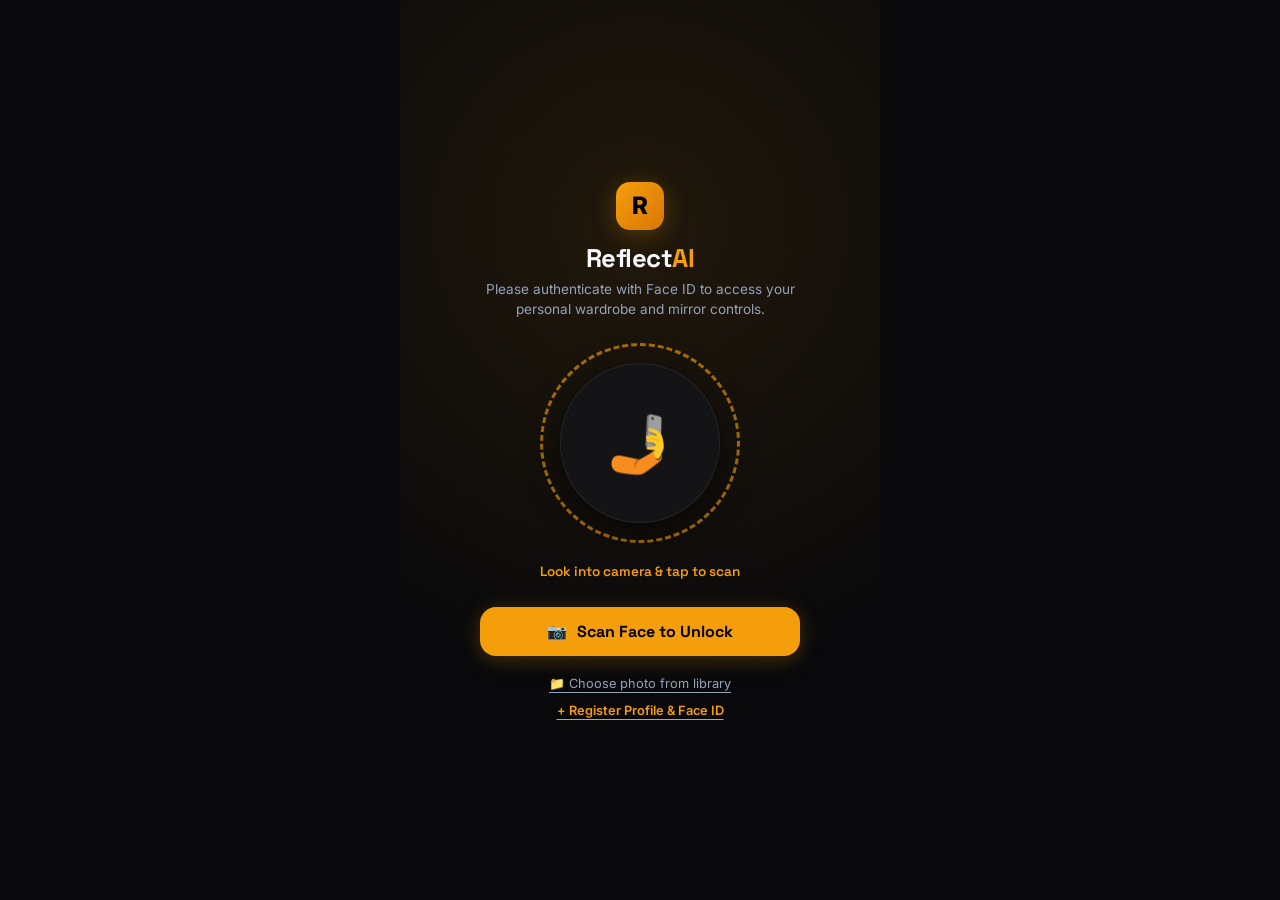
==== commit d58fdab7: "smart model up" ====
--- a/app/dashboard/templates/wardrobe.html
+++ b/app/dashboard/templates/wardrobe.html
@@ -3,7 +3,7 @@
 <head>
   <meta charset="UTF-8" />
   <meta name="viewport" content="width=device-width, initial-scale=1.0, maximum-scale=1.0, user-scalable=no, viewport-fit=cover" />
-  <title>ReflectAI — Mobile Companion</title>
+  <title>ReflectAI — Smart Wardrobe & Face ID</title>
   <link rel="preconnect" href="https://fonts.googleapis.com">
   <link rel="preconnect" href="https://fonts.gstatic.com" crossorigin>
   <link href="https://fonts.googleapis.com/css2?family=Space+Grotesk:wght@300;400;500;600;700&family=Inter:wght@300;400;500;600;700&display=swap" rel="stylesheet">
@@ -13,24 +13,22 @@
       --surface: #141417;
       --surface-2: #1e1e24;
       --surface-3: #272730;
-      --glass: rgba(18, 18, 22, 0.88);
-      --glass-card: rgba(26, 26, 32, 0.7);
+      --glass: rgba(18, 18, 22, 0.92);
       --ink: #f8fafc;
       --ink-dim: #94a3b8;
       --ink-faint: #64748b;
       --ember: #f59e0b;
       --ember-light: #fbbf24;
-      --ember-glow: rgba(245, 158, 11, 0.22);
+      --ember-glow: rgba(245, 158, 11, 0.25);
       --ember-gradient: linear-gradient(135deg, #f59e0b 0%, #d97706 100%);
       --ok: #10b981;
-      --ok-glow: rgba(16, 185, 129, 0.2);
-      --info: #3b82f6;
+      --ok-glow: rgba(16, 185, 129, 0.25);
       --danger: #ef4444;
-      --danger-glow: rgba(239, 68, 68, 0.2);
+      --danger-glow: rgba(239, 68, 68, 0.25);
       --border: rgba(255, 255, 255, 0.08);
       --border-light: rgba(255, 255, 255, 0.04);
-      --border-active: rgba(245, 158, 11, 0.4);
-      --radius-xl: 20px;
+      --border-active: rgba(245, 158, 11, 0.45);
+      --radius-xl: 22px;
       --radius: 16px;
       --radius-sm: 12px;
       --radius-xs: 8px;
@@ -58,1118 +56,7 @@
       display: flex;
       flex-direction: column;
       position: relative;
-      background: radial-gradient(circle at 50% 0%, rgba(245, 158, 11, 0.05) 0%, transparent 60%);
-    }
-
-    /* ── Views ── */
-    .view {
-      display: none;
-      flex-direction: column;
-      flex: 1;
-      padding: 0 16px;
-      padding-top: calc(12px + var(--safe-top));
-      padding-bottom: calc(88px + var(--safe-bottom));
-      animation: fadeIn 0.2s ease-out;
-    }
-    .view.active { display: flex; }
-    @keyframes fadeIn { from { opacity: 0; transform: translateY(4px); } to { opacity: 1; transform: translateY(0); } }
-
-    /* ── App Top Header ── */
-    .top-bar {
-      display: flex;
-      align-items: center;
-      justify-content: space-between;
-      padding: 12px 4px 16px;
-      position: sticky;
-      top: 0;
-      z-index: 20;
-      background: linear-gradient(180deg, var(--bg) 80%, transparent);
-      backdrop-filter: blur(12px);
-      -webkit-backdrop-filter: blur(12px);
-    }
-    .brand {
-      display: flex;
-      align-items: center;
-      gap: 8px;
-    }
-    .brand-logo {
-      width: 28px;
-      height: 28px;
-      border-radius: 8px;
-      background: var(--ember-gradient);
-      display: flex;
-      align-items: center;
-      justify-content: center;
-      color: #000;
-      font-size: 0.95rem;
-      font-weight: 700;
-      box-shadow: 0 2px 10px var(--ember-glow);
-    }
-    .brand-title {
-      font-family: 'Space Grotesk', sans-serif;
-      font-size: 1.25rem;
-      font-weight: 600;
-      letter-spacing: -0.02em;
-    }
-    .brand-title span { color: var(--ember); }
-
-    /* Active User Pill in Header */
-    .active-user-pill {
-      display: flex;
-      align-items: center;
-      gap: 7px;
-      background: var(--surface);
-      border: 1px solid var(--border);
-      padding: 4px 10px 4px 6px;
-      border-radius: 20px;
-      cursor: pointer;
-      transition: all 0.2s ease;
-    }
-    .active-user-pill:active { transform: scale(0.96); border-color: var(--ember); }
-    .active-user-avatar {
-      width: 22px;
-      height: 22px;
-      border-radius: 50%;
-      object-fit: cover;
-      border: 1px solid var(--ember);
-    }
-    .active-user-name {
-      font-size: 0.78rem;
-      font-weight: 500;
-      color: var(--ink);
-    }
-    .live-dot {
-      width: 6px;
-      height: 6px;
-      border-radius: 50%;
-      background: var(--ok);
-      box-shadow: 0 0 6px var(--ok);
-    }
-
-    /* Section Subheadings */
-    .section-header {
-      display: flex;
-      align-items: center;
-      justify-content: space-between;
-      margin: 16px 0 10px;
-    }
-    .section-title {
-      font-family: 'Space Grotesk', sans-serif;
-      font-size: 0.92rem;
-      font-weight: 600;
-      letter-spacing: -0.01em;
-      text-transform: uppercase;
-      color: var(--ink-dim);
-    }
-    .section-badge {
-      font-size: 0.72rem;
-      color: var(--ember);
-      background: var(--ember-glow);
-      padding: 2px 8px;
-      border-radius: 12px;
-      font-weight: 500;
-    }
-
-    /* ═══════════════════════════════════════════════
-       TAB 1: CLOSET & OUTFIT RECOMMENDATION
-       ═══════════════════════════════════════════════ */
-
-    /* Outfit Recommendation Hero Card */
-    .outfit-hero {
-      background: linear-gradient(135deg, rgba(30,30,38,0.95) 0%, rgba(20,20,26,0.95) 100%);
-      border: 1px solid var(--border-active);
-      border-radius: var(--radius-xl);
-      padding: 16px;
-      margin-bottom: 16px;
-      position: relative;
-      overflow: hidden;
-      box-shadow: 0 8px 32px rgba(0,0,0,0.4);
-    }
-    .outfit-hero::before {
-      content: '';
-      position: absolute;
-      top: -30px;
-      right: -30px;
-      width: 100px;
-      height: 100px;
-      background: radial-gradient(circle, var(--ember-glow) 0%, transparent 70%);
-      pointer-events: none;
-    }
-    .outfit-top-row {
-      display: flex;
-      align-items: center;
-      justify-content: space-between;
-      margin-bottom: 12px;
-    }
-    .outfit-tag {
-      display: inline-flex;
-      align-items: center;
-      gap: 5px;
-      background: var(--ember-glow);
-      color: var(--ember);
-      font-size: 0.72rem;
-      font-weight: 600;
-      padding: 3px 9px;
-      border-radius: 14px;
-      letter-spacing: 0.02em;
-    }
-    .outfit-weather-pill {
-      font-size: 0.75rem;
-      color: var(--ink-dim);
-      background: var(--surface-2);
-      padding: 3px 8px;
-      border-radius: 10px;
-      border: 1px solid var(--border-light);
-    }
-    .outfit-pieces-grid {
-      display: grid;
-      grid-template-columns: repeat(3, 1fr);
-      gap: 8px;
-      margin-bottom: 12px;
-    }
-    .outfit-piece-card {
-      background: var(--surface-2);
-      border: 1px solid var(--border);
-      border-radius: var(--radius-sm);
-      padding: 8px 6px;
-      text-align: center;
-      display: flex;
-      flex-direction: column;
-      align-items: center;
-      gap: 4px;
-    }
-    .piece-img {
-      width: 100%;
-      height: 58px;
-      object-fit: cover;
-      border-radius: 6px;
-      background: var(--bg);
-    }
-    .piece-icon-fallback {
-      width: 100%;
-      height: 58px;
-      display: flex;
-      align-items: center;
-      justify-content: center;
-      font-size: 1.6rem;
-      background: var(--surface-3);
-      border-radius: 6px;
-    }
-    .piece-cat {
-      font-size: 0.65rem;
-      color: var(--ink-faint);
-      text-transform: uppercase;
-      font-weight: 600;
-    }
-    .piece-name {
-      font-size: 0.72rem;
-      font-weight: 500;
-      white-space: nowrap;
-      overflow: hidden;
-      text-overflow: ellipsis;
-      max-width: 100%;
-    }
-    .outfit-reason-box {
-      font-size: 0.78rem;
-      color: var(--ink-dim);
-      line-height: 1.4;
-      background: rgba(0,0,0,0.3);
-      padding: 8px 10px;
-      border-radius: var(--radius-xs);
-      border-left: 2px solid var(--ember);
-      display: flex;
-      align-items: flex-start;
-      gap: 6px;
-    }
-
-    /* Category Filter Tabs */
-    .tabs-bar {
-      display: flex;
-      gap: 8px;
-      overflow-x: auto;
-      scrollbar-width: none;
-      padding: 4px 2px 14px;
-      margin-bottom: 2px;
-    }
-    .tabs-bar::-webkit-scrollbar { display: none; }
-    .cat-tab {
-      padding: 7px 14px;
-      background: var(--surface);
-      border: 1px solid var(--border);
-      border-radius: 20px;
-      color: var(--ink-dim);
-      font-size: 0.78rem;
-      font-weight: 500;
-      white-space: nowrap;
-      cursor: pointer;
-      transition: all 0.2s;
-    }
-    .cat-tab.active {
-      background: var(--ember);
-      color: #000;
-      border-color: var(--ember);
-      font-weight: 600;
-      box-shadow: 0 2px 12px var(--ember-glow);
-    }
-
-    /* Closet Grid */
-    .wardrobe-grid {
-      display: grid;
-      grid-template-columns: repeat(2, 1fr);
-      gap: 12px;
-    }
-    .wardrobe-card {
-      background: var(--surface);
-      border: 1px solid var(--border-light);
-      border-radius: var(--radius);
-      overflow: hidden;
-      position: relative;
-      transition: transform 0.15s ease, border-color 0.2s;
-    }
-    .wardrobe-card:active { transform: scale(0.98); }
-    .card-photo-wrap {
-      width: 100%;
-      height: 145px;
-      position: relative;
-      background: var(--surface-2);
-    }
-    .card-photo {
-      width: 100%;
-      height: 100%;
-      object-fit: cover;
-      display: block;
-    }
-    .card-no-photo {
-      width: 100%;
-      height: 100%;
-      display: flex;
-      align-items: center;
-      justify-content: center;
-      font-size: 2.6rem;
-      color: var(--ink-faint);
-    }
-    .card-del-btn {
-      position: absolute;
-      top: 6px;
-      right: 6px;
-      width: 28px;
-      height: 28px;
-      border-radius: 50%;
-      background: rgba(10,10,10,0.7);
-      backdrop-filter: blur(8px);
-      -webkit-backdrop-filter: blur(8px);
-      border: 1px solid rgba(239, 68, 68, 0.4);
-      color: var(--danger);
-      font-size: 1rem;
-      display: flex;
-      align-items: center;
-      justify-content: center;
-      cursor: pointer;
-      transition: all 0.15s;
-    }
-    .card-del-btn:active { transform: scale(0.9); background: var(--danger); color: #fff; }
-    .card-content {
-      padding: 10px 12px 12px;
-    }
-    .card-name {
-      font-size: 0.84rem;
-      font-weight: 600;
-      margin-bottom: 4px;
-      white-space: nowrap;
-      overflow: hidden;
-      text-overflow: ellipsis;
-    }
-    .card-meta-row {
-      display: flex;
-      align-items: center;
-      justify-content: space-between;
-      font-size: 0.72rem;
-      color: var(--ink-dim);
-    }
-    .card-color-tag {
-      display: inline-flex;
-      align-items: center;
-      gap: 5px;
-      text-transform: capitalize;
-    }
-    .color-dot {
-      width: 8px;
-      height: 8px;
-      border-radius: 50%;
-      border: 1px solid var(--border);
-    }
-    .card-weather-tag {
-      font-size: 0.68rem;
-      background: var(--surface-2);
-      padding: 1px 6px;
-      border-radius: 6px;
-      color: var(--ink-faint);
-    }
-
-    /* Empty State */
-    .empty-state {
-      grid-column: 1 / -1;
-      text-align: center;
-      padding: 48px 16px;
-      color: var(--ink-dim);
-    }
-    .empty-state-icon { font-size: 3rem; margin-bottom: 12px; opacity: 0.7; }
-    .empty-state-title { font-family: 'Space Grotesk', sans-serif; font-size: 1.1rem; color: var(--ink); margin-bottom: 6px; }
-    .empty-state-p { font-size: 0.85rem; line-height: 1.4; margin-bottom: 16px; }
-    .btn-cta-scan {
-      display: inline-flex;
-      align-items: center;
-      gap: 6px;
-      background: var(--ember);
-      color: #000;
-      padding: 10px 20px;
-      border-radius: 20px;
-      font-weight: 600;
-      font-size: 0.85rem;
-      border: none;
-      cursor: pointer;
-    }
-
-    /* ═══════════════════════════════════════════════
-       TAB 2: SCAN CLOTHING
-       ═══════════════════════════════════════════════ */
-
-    .scan-view-content {
-      display: flex;
-      flex-direction: column;
-      align-items: center;
-      gap: 20px;
-      padding: 10px 0;
-    }
-    .scan-hero {
-      display: flex;
-      flex-direction: column;
-      align-items: center;
-      justify-content: center;
-      gap: 20px;
-      width: 100%;
-      padding: 30px 10px;
-    }
-    .scan-target {
-      position: relative;
-      width: 200px;
-      height: 200px;
-      display: flex;
-      align-items: center;
-      justify-content: center;
-      cursor: pointer;
-    }
-    .scan-target:active { transform: scale(0.96); }
-    .scan-ring-outer {
-      position: absolute;
-      inset: 0;
-      border-radius: 50%;
-      border: 3px dashed var(--ember);
-      opacity: 0.6;
-      animation: rotateRing 20s linear infinite;
-    }
-    @keyframes rotateRing { to { transform: rotate(360deg); } }
-    .scan-target.scanning .scan-ring-outer {
-      animation: pulseRing 1.2s ease-in-out infinite, rotateRing 6s linear infinite;
-      border-style: solid;
-      border-color: var(--ember);
-    }
-    @keyframes pulseRing {
-      0%, 100% { opacity: 0.8; transform: scale(1); }
-      50% { opacity: 0.3; transform: scale(1.08); }
-    }
-    .scan-inner-circle {
-      width: 160px;
-      height: 160px;
-      border-radius: 50%;
-      background: var(--surface);
-      border: 1px solid var(--border);
-      display: flex;
-      flex-direction: column;
-      align-items: center;
-      justify-content: center;
-      gap: 8px;
-      box-shadow: 0 4px 24px rgba(0,0,0,0.5);
-    }
-    .scan-circle-icon { font-size: 2.8rem; }
-    .scan-circle-text { font-family: 'Space Grotesk', sans-serif; font-size: 0.95rem; font-weight: 600; color: var(--ember); }
-    .scan-spinner {
-      display: none;
-      width: 36px;
-      height: 36px;
-      border: 3px solid var(--border);
-      border-top-color: var(--ember);
-      border-radius: 50%;
-      animation: spin 0.8s linear infinite;
-    }
-    .scan-target.scanning .scan-circle-icon,
-    .scan-target.scanning .scan-circle-text { display: none; }
-    .scan-target.scanning .scan-spinner { display: block; }
-    @keyframes spin { to { transform: rotate(360deg); } }
-
-    .scan-hints {
-      text-align: center;
-      font-size: 0.85rem;
-      color: var(--ink-dim);
-      line-height: 1.5;
-    }
-    .scan-hints strong { color: var(--ink); }
-
-    /* Detection Result Card */
-    .detect-result-card {
-      display: none;
-      width: 100%;
-      background: var(--surface);
-      border: 1px solid var(--border-active);
-      border-radius: var(--radius-xl);
-      overflow: hidden;
-      animation: slideUp 0.3s ease-out;
-      margin-top: 4px;
-    }
-    .detect-result-card.visible { display: block; }
-    @keyframes slideUp { from { opacity: 0; transform: translateY(16px); } to { opacity: 1; transform: translateY(0); } }
-    .detect-photo-preview {
-      width: 100%;
-      height: 190px;
-      object-fit: cover;
-      display: block;
-      background: var(--surface-2);
-    }
-    .detect-card-body { padding: 16px; }
-    .chips-label {
-      font-size: 0.72rem;
-      color: var(--ink-dim);
-      text-transform: uppercase;
-      font-weight: 600;
-      letter-spacing: 0.04em;
-      margin-bottom: 6px;
-    }
-    .chip-grid {
-      display: grid;
-      grid-template-columns: repeat(5, 1fr);
-      gap: 6px;
-      margin-bottom: 14px;
-    }
-    .chip {
-      background: var(--surface-2);
-      border: 1px solid var(--border);
-      border-radius: var(--radius-xs);
-      padding: 8px 2px;
-      color: var(--ink);
-      font-size: 0.72rem;
-      font-weight: 500;
-      text-align: center;
-      display: flex;
-      flex-direction: column;
-      align-items: center;
-      gap: 3px;
-      cursor: pointer;
-      transition: all 0.15s;
-    }
-    .chip.active {
-      background: var(--ember);
-      color: #000;
-      border-color: var(--ember);
-      font-weight: 600;
-      box-shadow: 0 2px 10px var(--ember-glow);
-    }
-    .form-group {
-      display: flex;
-      flex-direction: column;
-      gap: 4px;
-      margin-bottom: 10px;
-    }
-    .form-label {
-      font-size: 0.72rem;
-      color: var(--ink-dim);
-      text-transform: uppercase;
-      letter-spacing: 0.04em;
-      font-weight: 500;
-    }
-    .form-input, .form-select {
-      width: 100%;
-      padding: 10px 12px;
-      background: var(--bg);
-      border: 1px solid var(--border);
-      border-radius: var(--radius-xs);
-      color: var(--ink);
-      font-family: inherit;
-      font-size: 0.9rem;
-    }
-    .form-input:focus, .form-select:focus {
-      outline: none;
-      border-color: var(--ember);
-    }
-    .form-actions-row {
-      display: flex;
-      gap: 10px;
-      margin-top: 14px;
-    }
-    .btn-submit {
-      flex: 1;
-      padding: 12px;
-      background: var(--ember);
-      color: #000;
-      font-family: 'Space Grotesk', sans-serif;
-      font-size: 0.95rem;
-      font-weight: 600;
-      border: none;
-      border-radius: var(--radius-sm);
-      cursor: pointer;
-      transition: opacity 0.15s;
-    }
-    .btn-submit:active { opacity: 0.85; }
-    .btn-submit:disabled { opacity: 0.5; cursor: not-allowed; }
-    .btn-ghost {
-      padding: 12px 18px;
-      background: transparent;
-      color: var(--ink-dim);
-      border: 1px solid var(--border);
-      border-radius: var(--radius-sm);
-      font-family: inherit;
-      font-size: 0.9rem;
-      cursor: pointer;
-    }
-    .btn-ghost:active { background: var(--surface-2); }
-
-    /* ═══════════════════════════════════════════════
-       TAB 3: USERS & FACE ENROLLMENT
-       ═══════════════════════════════════════════════ */
-
-    .active-profile-card {
-      background: linear-gradient(135deg, rgba(245, 158, 11, 0.1) 0%, rgba(20,20,26,0.9) 100%);
-      border: 1px solid var(--border-active);
-      border-radius: var(--radius-xl);
-      padding: 16px;
-      display: flex;
-      align-items: center;
-      gap: 14px;
-      margin-bottom: 20px;
-    }
-    .active-profile-avatar {
-      width: 58px;
-      height: 58px;
-      border-radius: 50%;
-      object-fit: cover;
-      border: 2px solid var(--ember);
-      box-shadow: 0 0 16px var(--ember-glow);
-    }
-    .active-profile-details { flex: 1; }
-    .active-badge-tag {
-      font-size: 0.65rem;
-      font-weight: 700;
-      text-transform: uppercase;
-      letter-spacing: 0.05em;
-      color: var(--ok);
-      display: inline-flex;
-      align-items: center;
-      gap: 4px;
-      margin-bottom: 2px;
-    }
-    .active-profile-name {
-      font-family: 'Space Grotesk', sans-serif;
-      font-size: 1.15rem;
-      font-weight: 600;
-    }
-    .active-profile-sub {
-      font-size: 0.75rem;
-      color: var(--ink-dim);
-    }
-
-    /* User Profile Cards */
-    .user-list {
-      display: flex;
-      flex-direction: column;
-      gap: 10px;
-    }
-    .user-card {
-      background: var(--surface);
-      border: 1px solid var(--border);
-      border-radius: var(--radius);
-      padding: 14px;
-      display: flex;
-      align-items: center;
-      gap: 12px;
-      transition: all 0.2s ease;
-    }
-    .user-card.current {
-      border-color: var(--ember);
-      background: var(--surface-2);
-    }
-    .user-card-avatar {
-      width: 48px;
-      height: 48px;
-      border-radius: 50%;
-      object-fit: cover;
-      border: 1px solid var(--border);
-    }
-    .user-card-info { flex: 1; min-width: 0; }
-    .user-card-title {
-      font-size: 0.95rem;
-      font-weight: 600;
-      display: flex;
-      align-items: center;
-      gap: 6px;
-      margin-bottom: 3px;
-    }
-    .user-card-meta {
-      font-size: 0.72rem;
-      color: var(--ink-dim);
-      display: flex;
-      flex-wrap: wrap;
-      gap: 6px;
-    }
-    .badge-chip {
-      background: var(--surface-3);
-      padding: 2px 7px;
-      border-radius: 10px;
-      color: var(--ink-dim);
-      font-size: 0.68rem;
-    }
-    .badge-chip.has-face {
-      background: var(--ok-glow);
-      color: var(--ok);
-      border: 1px solid rgba(16,185,129,0.3);
-    }
-    .user-card-actions {
-      display: flex;
-      align-items: center;
-      gap: 6px;
-    }
-    .btn-switch-user {
-      padding: 7px 12px;
-      background: var(--surface-2);
-      border: 1px solid var(--border);
-      border-radius: var(--radius-xs);
-      color: var(--ink);
-      font-size: 0.75rem;
-      font-weight: 500;
-      cursor: pointer;
-      transition: all 0.15s;
-    }
-    .btn-switch-user.active {
-      background: var(--ember);
-      color: #000;
-      border-color: var(--ember);
-      font-weight: 600;
-    }
-    .btn-switch-user:active { transform: scale(0.96); }
-    .btn-delete-user {
-      width: 30px;
-      height: 30px;
-      border-radius: var(--radius-xs);
-      background: transparent;
-      border: 1px solid var(--border-light);
-      color: var(--danger);
-      font-size: 1.1rem;
-      display: flex;
-      align-items: center;
-      justify-content: center;
-      cursor: pointer;
-    }
-    .btn-delete-user:active { background: var(--danger-glow); }
-
-    /* Floating / Header Add User CTA */
-    .btn-open-register {
-      display: flex;
-      align-items: center;
-      justify-content: center;
-      gap: 8px;
-      width: 100%;
-      padding: 13px;
-      background: var(--surface);
-      border: 1px dashed var(--border-active);
-      border-radius: var(--radius);
-      color: var(--ember);
-      font-family: 'Space Grotesk', sans-serif;
-      font-size: 0.9rem;
-      font-weight: 600;
-      cursor: pointer;
-      margin-top: 14px;
-      transition: background 0.15s;
-    }
-    .btn-open-register:active { background: var(--surface-2); }
-
-    /* Registration Modal */
-    .modal-backdrop {
-      display: none;
-      position: fixed;
-      inset: 0;
-      background: rgba(0,0,0,0.8);
-      backdrop-filter: blur(12px);
-      -webkit-backdrop-filter: blur(12px);
-      z-index: 200;
-      align-items: flex-end;
-      justify-content: center;
-      animation: modalFadeIn 0.2s ease-out;
-    }
-    .modal-backdrop.open { display: flex; }
-    @keyframes modalFadeIn { from { opacity: 0; } to { opacity: 1; } }
-    .modal-sheet {
-      width: 100%;
-      max-width: 480px;
-      background: var(--surface);
-      border-top: 1px solid var(--border);
-      border-radius: 24px 24px 0 0;
-      padding: 20px 20px calc(24px + var(--safe-bottom));
-      max-height: 90vh;
-      overflow-y: auto;
-      animation: modalSlideUp 0.25s cubic-bezier(0.16, 1, 0.3, 1);
-    }
-    @keyframes modalSlideUp { from { transform: translateY(100%); } to { transform: translateY(0); } }
-    .modal-header {
-      display: flex;
-      align-items: center;
-      justify-content: space-between;
-      margin-bottom: 16px;
-    }
-    .modal-title { font-family: 'Space Grotesk', sans-serif; font-size: 1.15rem; font-weight: 600; }
-    .modal-close {
-      width: 32px;
-      height: 32px;
-      border-radius: 50%;
-      background: var(--surface-2);
-      border: none;
-      color: var(--ink-dim);
-      font-size: 1.2rem;
-      display: flex;
-      align-items: center;
-      justify-content: center;
-      cursor: pointer;
-    }
-    .selfie-card {
-      border: 2px dashed var(--border);
-      border-radius: var(--radius);
-      padding: 16px;
-      text-align: center;
-      margin: 12px 0 16px;
-      position: relative;
-      background: var(--surface-2);
-    }
-    .selfie-preview-img {
-      width: 100px;
-      height: 100px;
-      border-radius: 50%;
-      object-fit: cover;
-      margin: 0 auto 8px;
-      display: none;
-      border: 2px solid var(--ember);
-    }
-    .selfie-camera-btn {
-      display: inline-flex;
-      align-items: center;
-      gap: 6px;
-      background: var(--surface-3);
-      border: 1px solid var(--border);
-      color: var(--ink);
-      padding: 8px 16px;
-      border-radius: 20px;
-      font-size: 0.82rem;
-      font-weight: 500;
-      cursor: pointer;
-    }
-    .selfie-hint {
-      font-size: 0.72rem;
-      color: var(--ink-dim);
-      margin-top: 6px;
-      line-height: 1.4;
-    }
-
-    /* ═══════════════════════════════════════════════
-       TAB 4: REMOTE & TELEMETRY
-       ═══════════════════════════════════════════════ */
-
-    /* Live Mirror Status Bar */
-    .mirror-status-card {
-      background: var(--surface);
-      border: 1px solid var(--border);
-      border-radius: var(--radius);
-      padding: 14px 16px;
-      display: flex;
-      align-items: center;
-      justify-content: space-between;
-      margin-bottom: 14px;
-    }
-    .status-left { display: flex; align-items: center; gap: 10px; }
-    .status-indicator-dot {
-      width: 10px;
-      height: 10px;
-      border-radius: 50%;
-      background: var(--ok);
-      box-shadow: 0 0 10px var(--ok);
-    }
-    .status-indicator-dot.offline {
-      background: var(--danger);
-      box-shadow: 0 0 10px var(--danger);
-    }
-    .mirror-title { font-size: 0.9rem; font-weight: 600; }
-    .mirror-host-sub { font-size: 0.72rem; color: var(--ink-dim); }
-
-    /* Privacy Toggle Card */
-    .privacy-toggle-card {
-      background: var(--surface);
-      border: 1px solid var(--border);
-      border-radius: var(--radius-xl);
-      padding: 16px;
-      display: flex;
-      align-items: center;
-      justify-content: space-between;
-      margin-bottom: 16px;
-      cursor: pointer;
-      transition: all 0.2s;
-    }
-    .privacy-toggle-card.active {
-      border-color: var(--danger);
-      background: linear-gradient(135deg, rgba(239, 68, 68, 0.12) 0%, rgba(20,20,26,0.9) 100%);
-    }
-    .privacy-info { display: flex; align-items: center; gap: 12px; }
-    .privacy-icon {
-      width: 42px;
-      height: 42px;
-      border-radius: 12px;
-      background: var(--surface-2);
-      display: flex;
-      align-items: center;
-      justify-content: center;
-      font-size: 1.3rem;
-    }
-    .privacy-toggle-card.active .privacy-icon { background: var(--danger-glow); color: var(--danger); }
-    .privacy-title { font-size: 0.92rem; font-weight: 600; }
-    .privacy-desc { font-size: 0.72rem; color: var(--ink-dim); margin-top: 2px; }
-
-    /* Switch Component */
-    .switch {
-      position: relative;
-      display: inline-block;
-      width: 46px;
-      height: 26px;
-      pointer-events: none;
-    }
-    .switch input { opacity: 0; width: 0; height: 0; }
-    .slider {
-      position: absolute;
-      cursor: pointer;
-      inset: 0;
-      background-color: var(--surface-3);
-      border-radius: 26px;
-      transition: .3s;
-    }
-    .slider:before {
-      position: absolute;
-      content: "";
-      height: 20px;
-      width: 20px;
-      left: 3px;
-      bottom: 3px;
-      background-color: white;
-      border-radius: 50%;
-      transition: .3s;
-    }
-    input:checked + .slider { background-color: var(--danger); }
-    input:checked + .slider:before { transform: translateX(20px); }
-
-    /* Telemetry 4-Grid */
-    .telemetry-grid {
-      display: grid;
-      grid-template-columns: repeat(2, 1fr);
-      gap: 10px;
-      margin-bottom: 16px;
-    }
-    .telemetry-card {
-      background: var(--surface);
-      border: 1px solid var(--border-light);
-      border-radius: var(--radius);
-      padding: 12px 14px;
-      display: flex;
-      flex-direction: column;
-      gap: 6px;
-    }
-    .telem-top {
-      display: flex;
-      align-items: center;
-      justify-content: space-between;
-      color: var(--ink-dim);
-      font-size: 0.75rem;
-    }
-    .telem-val {
-      font-family: 'Space Grotesk', sans-serif;
-      font-size: 1.45rem;
-      font-weight: 600;
-      letter-spacing: -0.02em;
-    }
-    .telem-sub {
-      font-size: 0.68rem;
-      color: var(--ink-faint);
-    }
-
-    /* Live Mirror AI Stylist Feed */
-    .mirror-stylist-card {
-      background: var(--surface);
-      border: 1px solid var(--border);
-      border-radius: var(--radius-xl);
-      padding: 16px;
-      margin-bottom: 16px;
-    }
-    .stylist-header {
-      display: flex;
-      align-items: center;
-      justify-content: space-between;
-      margin-bottom: 10px;
-    }
-    .stylist-label { font-family: 'Space Grotesk', sans-serif; font-size: 0.92rem; font-weight: 600; }
-    .stylist-score-pill {
-      font-size: 0.72rem;
-      background: var(--ember-glow);
-      color: var(--ember);
-      padding: 2px 8px;
-      border-radius: 12px;
-      font-weight: 600;
-    }
-    .stylist-advice-text {
-      font-size: 0.82rem;
-      color: var(--ink-dim);
-      line-height: 1.45;
-      background: var(--surface-2);
-      padding: 10px 12px;
-      border-radius: var(--radius-xs);
-      border-left: 2px solid var(--ember);
-    }
-
-    /* Reminders Manager Card */
-    .reminders-card {
-      background: var(--surface);
-      border: 1px solid var(--border);
-      border-radius: var(--radius-xl);
-      padding: 16px;
-      margin-bottom: 20px;
-    }
-    .reminders-list {
-      display: flex;
-      flex-direction: column;
-      gap: 8px;
-      margin: 12px 0;
-      max-height: 180px;
-      overflow-y: auto;
-    }
-    .reminder-item {
-      display: flex;
-      align-items: center;
-      justify-content: space-between;
-      background: var(--surface-2);
-      border-radius: var(--radius-xs);
-      padding: 8px 12px;
-      font-size: 0.82rem;
-    }
-    .reminder-time {
-      color: var(--ember);
-      font-weight: 600;
-      font-size: 0.75rem;
-      margin-right: 8px;
-    }
-    .btn-del-reminder {
-      background: transparent;
-      border: none;
-      color: var(--ink-faint);
-      font-size: 1rem;
-      cursor: pointer;
-      padding: 2px 6px;
-    }
-    .btn-del-reminder:active { color: var(--danger); }
-    .reminder-form {
-      display: flex;
-      gap: 8px;
-      margin-top: 10px;
-    }
-    .reminder-input {
-      flex: 1;
-      padding: 8px 12px;
-      background: var(--bg);
-      border: 1px solid var(--border);
-      border-radius: var(--radius-xs);
-      color: var(--ink);
-      font-size: 0.82rem;
-    }
-    .reminder-time-input {
-      width: 86px;
-      padding: 8px;
-      background: var(--bg);
-      border: 1px solid var(--border);
-      border-radius: var(--radius-xs);
-      color: var(--ink);
-      font-size: 0.82rem;
-    }
-    .btn-add-reminder {
-      padding: 8px 14px;
-      background: var(--ember);
-      color: #000;
-      border: none;
-      border-radius: var(--radius-xs);
-      font-weight: 600;
-      font-size: 0.82rem;
-      cursor: pointer;
-    }
-
-    /* ═══════════════════════════════════════════════
-       BOTTOM NAVIGATION BAR
-       ═══════════════════════════════════════════════ */
-
-    .bottom-nav {
-      position: fixed;
-      bottom: 0;
-      left: 50%;
-      transform: translateX(-50%);
-      width: 100%;
-      max-width: 480px;
-      display: flex;
-      align-items: center;
-      justify-content: space-around;
-      height: calc(64px + var(--safe-bottom));
-      padding-bottom: var(--safe-bottom);
-      background: var(--glass);
-      backdrop-filter: blur(24px);
-      -webkit-backdrop-filter: blur(24px);
-      border-top: 1px solid var(--border);
-      z-index: 100;
-    }
-    .nav-tab {
-      display: flex;
-      flex-direction: column;
-      align-items: center;
-      gap: 3px;
-      cursor: pointer;
-      padding: 6px 14px;
-      color: var(--ink-faint);
-      transition: color 0.15s;
-    }
-    .nav-tab.active { color: var(--ember); }
-    .nav-tab-icon { font-size: 1.3rem; line-height: 1; }
-    .nav-tab-label {
-      font-size: 0.65rem;
-      text-transform: uppercase;
-      letter-spacing: 0.05em;
-      font-weight: 600;
-    }
-
-    /* Elevated Scan Center Button */
-    .nav-tab.scan-nav {
-      position: relative;
-      top: -10px;
-    }
-    .nav-tab.scan-nav .scan-btn-circle {
-      width: 48px;
-      height: 48px;
-      border-radius: 50%;
-      background: var(--ember-gradient);
-      display: flex;
-      align-items: center;
-      justify-content: center;
-      color: #000;
-      box-shadow: 0 4px 18px var(--ember-glow);
-      transition: transform 0.15s ease;
-    }
-    .nav-tab.scan-nav:active .scan-btn-circle { transform: scale(0.92); }
-    .nav-tab.scan-nav .nav-tab-icon { font-size: 1.4rem; color: #000; }
-    .nav-tab.scan-nav.active .nav-tab-label { color: var(--ember); }
+    }
 
     /* ── Toast Notifications ── */
     .toast-msg {
@@ -1184,7 +71,7 @@
       font-size: 0.85rem;
       font-weight: 500;
       text-align: center;
-      z-index: 300;
+      z-index: 500;
       transition: transform 0.3s cubic-bezier(0.16, 1, 0.3, 1);
       backdrop-filter: blur(16px);
       -webkit-backdrop-filter: blur(16px);
@@ -1192,6 +79,856 @@
     .toast-msg.visible { transform: translateX(-50%) translateY(0); }
     .toast-msg.success { background: rgba(16, 185, 129, 0.25); border: 1px solid var(--ok); color: #a7f3d0; }
     .toast-msg.error { background: rgba(239, 68, 68, 0.25); border: 1px solid var(--danger); color: #fecaca; }
+
+    /* ═══════════════════════════════════════════════
+       STAGE 1: LOGIN & AUTH GATEWAY (ONLY SCREEN SHOWN INITIALLY)
+       ═══════════════════════════════════════════════ */
+    .gate-screen {
+      display: flex;
+      flex-direction: column;
+      align-items: center;
+      justify-content: center;
+      min-height: 100vh;
+      min-height: 100dvh;
+      padding: calc(30px + var(--safe-top)) 20px calc(30px + var(--safe-bottom));
+      position: relative;
+      background: radial-gradient(circle at 50% 25%, rgba(245, 158, 11, 0.1) 0%, transparent 65%);
+    }
+    .gate-screen.hidden { display: none !important; }
+
+    .gate-brand {
+      text-align: center;
+      margin-bottom: 24px;
+    }
+    .gate-logo {
+      width: 48px;
+      height: 48px;
+      border-radius: 14px;
+      background: var(--ember-gradient);
+      display: flex;
+      align-items: center;
+      justify-content: center;
+      font-size: 1.5rem;
+      font-weight: 800;
+      color: #000;
+      margin: 0 auto 12px;
+      box-shadow: 0 4px 24px var(--ember-glow);
+    }
+    .gate-title {
+      font-family: 'Space Grotesk', sans-serif;
+      font-size: 1.6rem;
+      font-weight: 700;
+      letter-spacing: -0.02em;
+    }
+    .gate-title span { color: var(--ember); }
+    .gate-subtitle {
+      font-size: 0.85rem;
+      color: var(--ink-dim);
+      margin-top: 6px;
+      max-width: 310px;
+      line-height: 1.45;
+    }
+
+    /* Biometric Radar Box */
+    .biometric-box {
+      position: relative;
+      width: 200px;
+      height: 200px;
+      display: flex;
+      align-items: center;
+      justify-content: center;
+      margin-bottom: 20px;
+      cursor: pointer;
+    }
+    .biometric-box:active { transform: scale(0.97); }
+    .biometric-ring {
+      position: absolute;
+      inset: 0;
+      border-radius: 50%;
+      border: 3px dashed var(--ember);
+      opacity: 0.65;
+      animation: rotateRing 20s linear infinite;
+    }
+    @keyframes rotateRing { to { transform: rotate(360deg); } }
+    .biometric-box.scanning .biometric-ring {
+      border: 3px solid var(--ember);
+      animation: pulseScan 1.2s ease-in-out infinite, rotateRing 6s linear infinite;
+    }
+    .biometric-box.success .biometric-ring {
+      border: 3px solid var(--ok);
+      opacity: 1;
+      box-shadow: 0 0 28px var(--ok-glow);
+    }
+    .biometric-box.failed .biometric-ring {
+      border: 3px solid var(--danger);
+      opacity: 1;
+      box-shadow: 0 0 28px var(--danger-glow);
+    }
+    @keyframes pulseScan {
+      0%, 100% { transform: scale(1); opacity: 0.8; }
+      50% { transform: scale(1.08); opacity: 0.3; }
+    }
+    .biometric-inner {
+      width: 160px;
+      height: 160px;
+      border-radius: 50%;
+      background: var(--surface);
+      border: 1px solid var(--border);
+      display: flex;
+      flex-direction: column;
+      align-items: center;
+      justify-content: center;
+      position: relative;
+      overflow: hidden;
+      box-shadow: 0 6px 32px rgba(0,0,0,0.6);
+    }
+    .scan-laser-line {
+      display: none;
+      position: absolute;
+      left: 0; right: 0; height: 3px;
+      background: linear-gradient(90deg, transparent, var(--ember), transparent);
+      box-shadow: 0 0 14px var(--ember);
+      animation: sweepLaser 1.5s ease-in-out infinite alternate;
+    }
+    .biometric-box.scanning .scan-laser-line { display: block; }
+    @keyframes sweepLaser {
+      0% { top: 12%; }
+      100% { top: 88%; }
+    }
+    .biometric-icon { font-size: 3.4rem; }
+    .biometric-avatar-preview {
+      width: 100%; height: 100%;
+      object-fit: cover;
+      display: none;
+    }
+
+    .biometric-status {
+      font-family: 'Space Grotesk', sans-serif;
+      font-size: 0.85rem;
+      font-weight: 600;
+      color: var(--ember);
+      text-align: center;
+      min-height: 24px;
+      margin-bottom: 20px;
+    }
+
+    /* Scan Action Button */
+    .btn-gate-scan {
+      display: inline-flex;
+      align-items: center;
+      justify-content: center;
+      gap: 10px;
+      width: 100%;
+      max-width: 320px;
+      padding: 14px 20px;
+      background: var(--ember);
+      color: #000;
+      font-family: 'Space Grotesk', sans-serif;
+      font-size: 1rem;
+      font-weight: 700;
+      border: none;
+      border-radius: var(--radius);
+      cursor: pointer;
+      box-shadow: 0 4px 20px var(--ember-glow);
+      transition: all 0.15s;
+    }
+    .btn-gate-scan:active { transform: scale(0.97); }
+
+    .btn-gate-quick {
+      display: flex;
+      align-items: center;
+      justify-content: center;
+      gap: 10px;
+      width: 100%;
+      max-width: 320px;
+      padding: 12px 20px;
+      border-radius: var(--radius-sm);
+      background: var(--surface-2);
+      border: 1px solid var(--border);
+      color: var(--ink);
+      font-size: 0.9rem;
+      font-weight: 600;
+      cursor: pointer;
+      margin-top: 10px;
+      transition: all 0.2s ease;
+    }
+    .btn-gate-quick:active { transform: scale(0.97); background: var(--surface-3); }
+
+    /* Alert Boxes */
+    .gate-alert-card {
+      display: none;
+      width: 100%;
+      max-width: 340px;
+      border-radius: var(--radius-sm);
+      padding: 14px;
+      text-align: center;
+      margin-bottom: 16px;
+      animation: fadeIn 0.25s ease-out;
+    }
+    .gate-alert-card.unregistered {
+      display: block;
+      background: rgba(245, 158, 11, 0.12);
+      border: 1px solid var(--border-active);
+    }
+    .gate-alert-card.noface {
+      display: block;
+      background: rgba(239, 68, 68, 0.12);
+      border: 1px solid rgba(239, 68, 68, 0.35);
+    }
+    .gate-alert-title { font-size: 0.92rem; font-weight: 600; margin-bottom: 4px; }
+    .gate-alert-desc { font-size: 0.78rem; color: var(--ink-dim); line-height: 1.45; margin-bottom: 12px; }
+    .btn-alert-cta {
+      display: inline-flex;
+      align-items: center;
+      gap: 6px;
+      background: var(--ember);
+      color: #000;
+      font-size: 0.84rem;
+      font-weight: 700;
+      padding: 9px 18px;
+      border-radius: 20px;
+      border: none;
+      cursor: pointer;
+    }
+
+    /* Fallback profile picker */
+    .gate-footer-actions {
+      display: flex;
+      flex-direction: column;
+      align-items: center;
+      gap: 12px;
+      margin-top: 20px;
+      width: 100%;
+      max-width: 320px;
+    }
+    .gate-link {
+      font-size: 0.8rem;
+      color: var(--ink-dim);
+      cursor: pointer;
+      text-decoration: underline;
+      text-underline-offset: 4px;
+    }
+
+    /* ═══════════════════════════════════════════════
+       STAGE 2: MAIN DASHBOARD APP (SHOWN ONLY AFTER LOGIN)
+       ═══════════════════════════════════════════════ */
+    .dashboard-app {
+      display: none;
+      flex-direction: column;
+      min-height: 100vh;
+      min-height: 100dvh;
+      position: relative;
+    }
+    .dashboard-app.visible { display: flex !important; }
+
+    /* Top Navigation Bar */
+    .top-bar {
+      display: flex;
+      align-items: center;
+      justify-content: space-between;
+      padding: 12px 16px 14px;
+      position: sticky;
+      top: 0;
+      z-index: 20;
+      background: linear-gradient(180deg, var(--bg) 80%, transparent);
+      backdrop-filter: blur(12px);
+      -webkit-backdrop-filter: blur(12px);
+    }
+    .brand { display: flex; align-items: center; gap: 8px; }
+    .brand-logo {
+      width: 28px;
+      height: 28px;
+      border-radius: 8px;
+      background: var(--ember-gradient);
+      display: flex;
+      align-items: center;
+      justify-content: center;
+      color: #000;
+      font-size: 0.95rem;
+      font-weight: 700;
+      box-shadow: 0 2px 10px var(--ember-glow);
+    }
+    .brand-title {
+      font-family: 'Space Grotesk', sans-serif;
+      font-size: 1.25rem;
+      font-weight: 600;
+      letter-spacing: -0.02em;
+    }
+    .brand-title span { color: var(--ember); }
+
+    .header-user-controls {
+      display: flex;
+      align-items: center;
+      gap: 8px;
+    }
+    .active-user-pill {
+      display: flex;
+      align-items: center;
+      gap: 7px;
+      background: var(--surface);
+      border: 1px solid var(--border);
+      padding: 4px 10px 4px 6px;
+      border-radius: 20px;
+    }
+    .active-user-avatar {
+      width: 22px;
+      height: 22px;
+      border-radius: 50%;
+      object-fit: cover;
+      border: 1px solid var(--ember);
+    }
+    .active-user-name {
+      font-size: 0.78rem;
+      font-weight: 600;
+      color: var(--ink);
+    }
+    .btn-logout {
+      background: var(--surface-2);
+      border: 1px solid var(--border);
+      color: var(--ink-dim);
+      font-size: 0.72rem;
+      font-weight: 600;
+      padding: 5px 9px;
+      border-radius: 14px;
+      cursor: pointer;
+    }
+    .btn-logout:active { background: var(--surface-3); color: var(--danger); }
+
+    /* Views */
+    .view {
+      display: none;
+      flex-direction: column;
+      flex: 1;
+      padding: 0 16px;
+      padding-top: calc(8px + var(--safe-top));
+      padding-bottom: calc(88px + var(--safe-bottom));
+      animation: fadeIn 0.2s ease-out;
+    }
+    .view.active { display: flex; }
+    @keyframes fadeIn { from { opacity: 0; transform: translateY(4px); } to { opacity: 1; transform: translateY(0); } }
+
+    /* Section Headers */
+    .section-header {
+      display: flex;
+      align-items: center;
+      justify-content: space-between;
+      margin: 16px 0 10px;
+    }
+    .section-title {
+      font-family: 'Space Grotesk', sans-serif;
+      font-size: 0.92rem;
+      font-weight: 600;
+      text-transform: uppercase;
+      color: var(--ink-dim);
+    }
+    .section-badge {
+      font-size: 0.72rem;
+      color: var(--ember);
+      background: var(--ember-glow);
+      padding: 2px 8px;
+      border-radius: 12px;
+      font-weight: 500;
+    }
+
+    /* Category Filter Tabs */
+    .tabs-bar {
+      display: flex;
+      gap: 8px;
+      overflow-x: auto;
+      scrollbar-width: none;
+      padding: 4px 2px 14px;
+    }
+    .tabs-bar::-webkit-scrollbar { display: none; }
+    .cat-tab {
+      padding: 7px 14px;
+      background: var(--surface);
+      border: 1px solid var(--border);
+      border-radius: 20px;
+      color: var(--ink-dim);
+      font-size: 0.78rem;
+      font-weight: 500;
+      white-space: nowrap;
+      cursor: pointer;
+    }
+    .cat-tab.active {
+      background: var(--ember);
+      color: #000;
+      border-color: var(--ember);
+      font-weight: 600;
+      box-shadow: 0 2px 12px var(--ember-glow);
+    }
+
+    /* Closet Grid */
+    .wardrobe-grid {
+      display: grid;
+      grid-template-columns: repeat(2, 1fr);
+      gap: 12px;
+    }
+    .wardrobe-card {
+      background: var(--surface);
+      border: 1px solid var(--border-light);
+      border-radius: var(--radius);
+      overflow: hidden;
+      position: relative;
+    }
+    .card-photo-wrap {
+      width: 100%;
+      height: 145px;
+      position: relative;
+      background: var(--surface-2);
+    }
+    .card-photo { width: 100%; height: 100%; object-fit: cover; display: block; }
+    .card-no-photo {
+      width: 100%; height: 100%;
+      display: flex; align-items: center; justify-content: center;
+      font-size: 2.6rem; color: var(--ink-faint);
+    }
+    .card-del-btn {
+      position: absolute; top: 6px; right: 6px;
+      width: 28px; height: 28px; border-radius: 50%;
+      background: rgba(10,10,10,0.7); backdrop-filter: blur(8px);
+      border: 1px solid rgba(239, 68, 68, 0.4); color: var(--danger);
+      font-size: 1rem; display: flex; align-items: center; justify-content: center;
+      cursor: pointer;
+    }
+    .card-content { padding: 10px 12px 12px; }
+    .card-name {
+      font-size: 0.84rem; font-weight: 600; margin-bottom: 4px;
+      white-space: nowrap; overflow: hidden; text-overflow: ellipsis;
+    }
+    .card-meta-row {
+      display: flex; align-items: center; justify-content: space-between;
+      font-size: 0.72rem; color: var(--ink-dim);
+    }
+    .card-color-tag { display: inline-flex; align-items: center; gap: 5px; text-transform: capitalize; }
+    .color-dot { width: 8px; height: 8px; border-radius: 50%; border: 1px solid var(--border); }
+    .card-weather-tag {
+      font-size: 0.68rem; background: var(--surface-2); padding: 1px 6px;
+      border-radius: 6px; color: var(--ink-faint);
+    }
+    .empty-state {
+      grid-column: 1 / -1; text-align: center; padding: 48px 16px; color: var(--ink-dim);
+    }
+    .empty-state-icon { font-size: 3rem; margin-bottom: 12px; opacity: 0.7; }
+    .empty-state-title { font-family: 'Space Grotesk', sans-serif; font-size: 1.1rem; color: var(--ink); margin-bottom: 6px; }
+    .empty-state-p { font-size: 0.85rem; line-height: 1.4; margin-bottom: 16px; }
+    .btn-cta-scan {
+      display: inline-flex; align-items: center; gap: 6px;
+      background: var(--ember); color: #000; padding: 10px 20px;
+      border-radius: 20px; font-weight: 600; font-size: 0.85rem;
+      border: none; cursor: pointer;
+    }
+
+    /* ═══════════════════════════════════════════════
+       TAB 2: SCAN CLOTHING
+       ═══════════════════════════════════════════════ */
+    .scan-view-content {
+      display: flex; flex-direction: column; align-items: center; gap: 20px; padding: 10px 0;
+    }
+    .scan-hero {
+      display: flex; flex-direction: column; align-items: center; justify-content: center;
+      gap: 20px; width: 100%; padding: 30px 10px;
+    }
+    .scan-target {
+      position: relative; width: 190px; height: 190px;
+      display: flex; align-items: center; justify-content: center; cursor: pointer;
+    }
+    .scan-target:active { transform: scale(0.96); }
+    .scan-ring-outer {
+      position: absolute; inset: 0; border-radius: 50%;
+      border: 3px dashed var(--ember); opacity: 0.6;
+      animation: rotateRing 20s linear infinite;
+    }
+    .scan-target.scanning .scan-ring-outer {
+      animation: pulseScan 1.2s ease-in-out infinite, rotateRing 6s linear infinite;
+      border-style: solid; border-color: var(--ember);
+    }
+    .scan-inner-circle {
+      width: 154px; height: 154px; border-radius: 50%;
+      background: var(--surface); border: 1px solid var(--border);
+      display: flex; flex-direction: column; align-items: center; justify-content: center;
+      gap: 8px; box-shadow: 0 4px 24px rgba(0,0,0,0.5);
+    }
+    .scan-circle-icon { font-size: 2.8rem; }
+    .scan-circle-text { font-family: 'Space Grotesk', sans-serif; font-size: 0.95rem; font-weight: 600; color: var(--ember); }
+    .scan-spinner {
+      display: none; width: 36px; height: 36px;
+      border: 3px solid var(--border); border-top-color: var(--ember);
+      border-radius: 50%; animation: spin 0.8s linear infinite;
+    }
+    .scan-target.scanning .scan-circle-icon,
+    .scan-target.scanning .scan-circle-text { display: none; }
+    .scan-target.scanning .scan-spinner { display: block; }
+    @keyframes spin { to { transform: rotate(360deg); } }
+    .scan-hints { text-align: center; font-size: 0.85rem; color: var(--ink-dim); line-height: 1.5; }
+
+    /* Detection Result Card */
+    .detect-result-card {
+      display: none; width: 100%; background: var(--surface);
+      border: 1px solid var(--border-active); border-radius: var(--radius-xl);
+      overflow: hidden; animation: slideUp 0.3s ease-out; margin-top: 4px;
+    }
+    .detect-result-card.visible { display: block; }
+    @keyframes slideUp { from { opacity: 0; transform: translateY(16px); } to { opacity: 1; transform: translateY(0); } }
+    .detect-photo-preview { width: 100%; height: 190px; object-fit: cover; display: block; background: var(--surface-2); }
+    .detect-card-body { padding: 16px; }
+    .chips-label { font-size: 0.72rem; color: var(--ink-dim); text-transform: uppercase; font-weight: 600; margin-bottom: 6px; }
+    .chip-grid { display: grid; grid-template-columns: repeat(5, 1fr); gap: 6px; margin-bottom: 14px; }
+    .chip {
+      background: var(--surface-2); border: 1px solid var(--border); border-radius: var(--radius-xs);
+      padding: 8px 2px; color: var(--ink); font-size: 0.72rem; font-weight: 500;
+      text-align: center; display: flex; flex-direction: column; align-items: center; gap: 3px; cursor: pointer;
+    }
+    .chip.active { background: var(--ember); color: #000; border-color: var(--ember); font-weight: 600; }
+    .form-group { display: flex; flex-direction: column; gap: 4px; margin-bottom: 10px; }
+    .form-label { font-size: 0.72rem; color: var(--ink-dim); text-transform: uppercase; font-weight: 500; }
+    .form-input, .form-select {
+      width: 100%; padding: 10px 12px; background: var(--bg);
+      border: 1px solid var(--border); border-radius: var(--radius-xs);
+      color: var(--ink); font-family: inherit; font-size: 0.9rem;
+    }
+    .form-input:focus, .form-select:focus { outline: none; border-color: var(--ember); }
+    .form-actions-row { display: flex; gap: 10px; margin-top: 14px; }
+    .btn-submit {
+      flex: 1; padding: 12px; background: var(--ember); color: #000;
+      font-family: 'Space Grotesk', sans-serif; font-size: 0.95rem; font-weight: 600;
+      border: none; border-radius: var(--radius-sm); cursor: pointer;
+    }
+    .btn-submit:disabled { opacity: 0.5; cursor: not-allowed; }
+    .btn-ghost {
+      padding: 12px 18px; background: transparent; color: var(--ink-dim);
+      border: 1px solid var(--border); border-radius: var(--radius-sm);
+      font-family: inherit; font-size: 0.9rem; cursor: pointer;
+    }
+
+    /* ═══════════════════════════════════════════════
+       TAB 3: USERS & FACE ID
+       ═══════════════════════════════════════════════ */
+    .active-profile-card {
+      background: linear-gradient(135deg, rgba(245, 158, 11, 0.1) 0%, rgba(20,20,26,0.9) 100%);
+      border: 1px solid var(--border-active); border-radius: var(--radius-xl);
+      padding: 16px; display: flex; align-items: center; gap: 14px; margin-bottom: 20px;
+    }
+    .active-profile-avatar {
+      width: 58px; height: 58px; border-radius: 50%; object-fit: cover;
+      border: 2px solid var(--ember); box-shadow: 0 0 16px var(--ember-glow);
+    }
+    .active-profile-details { flex: 1; }
+    .active-badge-tag {
+      font-size: 0.65rem; font-weight: 700; text-transform: uppercase;
+      color: var(--ok); display: inline-flex; align-items: center; gap: 4px; margin-bottom: 2px;
+    }
+    .live-dot { width: 6px; height: 6px; border-radius: 50%; background: var(--ok); box-shadow: 0 0 6px var(--ok); }
+    .active-profile-name { font-family: 'Space Grotesk', sans-serif; font-size: 1.15rem; font-weight: 600; }
+    .active-profile-sub { font-size: 0.75rem; color: var(--ink-dim); }
+
+    .user-list { display: flex; flex-direction: column; gap: 10px; }
+    .user-card {
+      background: var(--surface); border: 1px solid var(--border);
+      border-radius: var(--radius); padding: 14px; display: flex; align-items: center; gap: 12px;
+    }
+    .user-card.current { border-color: var(--ember); background: var(--surface-2); }
+    .user-card-avatar { width: 48px; height: 48px; border-radius: 50%; object-fit: cover; border: 1px solid var(--border); }
+    .user-card-info { flex: 1; min-width: 0; }
+    .user-card-title { font-size: 0.95rem; font-weight: 600; display: flex; align-items: center; gap: 6px; margin-bottom: 3px; }
+    .user-card-meta { display: flex; flex-wrap: wrap; gap: 6px; }
+    .badge-chip { background: var(--surface-3); padding: 2px 7px; border-radius: 10px; color: var(--ink-dim); font-size: 0.68rem; }
+    .badge-chip.has-face { background: var(--ok-glow); color: var(--ok); border: 1px solid rgba(16,185,129,0.3); }
+    .user-card-actions { display: flex; align-items: center; gap: 6px; }
+    .btn-switch-user {
+      padding: 7px 12px; background: var(--surface-2); border: 1px solid var(--border);
+      border-radius: var(--radius-xs); color: var(--ink); font-size: 0.75rem; font-weight: 500; cursor: pointer;
+    }
+    .btn-switch-user.active { background: var(--ember); color: #000; border-color: var(--ember); font-weight: 600; }
+    .btn-delete-user {
+      width: 30px; height: 30px; border-radius: var(--radius-xs); background: transparent;
+      border: 1px solid var(--border-light); color: var(--danger); font-size: 1.1rem;
+      display: flex; align-items: center; justify-content: center; cursor: pointer;
+    }
+    .btn-open-register {
+      display: flex; align-items: center; justify-content: center; gap: 8px; width: 100%;
+      padding: 13px; background: var(--surface); border: 1px dashed var(--border-active);
+      border-radius: var(--radius); color: var(--ember); font-family: 'Space Grotesk', sans-serif;
+      font-size: 0.9rem; font-weight: 600; cursor: pointer; margin-top: 14px;
+    }
+
+    /* Modal */
+    .modal-backdrop {
+      display: none; position: fixed; inset: 0; background: rgba(0,0,0,0.85);
+      backdrop-filter: blur(14px); -webkit-backdrop-filter: blur(14px);
+      z-index: 400; align-items: flex-end; justify-content: center;
+    }
+    .modal-backdrop.open { display: flex; }
+    .modal-sheet {
+      width: 100%; max-width: 480px; background: var(--surface);
+      border-top: 1px solid var(--border); border-radius: 24px 24px 0 0;
+      padding: 20px 20px calc(24px + var(--safe-bottom)); max-height: 90vh;
+      overflow-y: auto; animation: modalSlideUp 0.25s cubic-bezier(0.16, 1, 0.3, 1);
+    }
+    @keyframes modalSlideUp { from { transform: translateY(100%); } to { transform: translateY(0); } }
+    .modal-header { display: flex; align-items: center; justify-content: space-between; margin-bottom: 16px; }
+    .modal-title { font-family: 'Space Grotesk', sans-serif; font-size: 1.15rem; font-weight: 600; }
+    .modal-close {
+      width: 32px; height: 32px; border-radius: 50%; background: var(--surface-2);
+      border: none; color: var(--ink-dim); font-size: 1.2rem;
+      display: flex; align-items: center; justify-content: center; cursor: pointer;
+    }
+    .selfie-card {
+      border: 2px dashed var(--border); border-radius: var(--radius);
+      padding: 16px; text-align: center; margin: 12px 0 16px; background: var(--surface-2);
+    }
+    .selfie-preview-img {
+      width: 90px; height: 90px; border-radius: 50%; object-fit: cover;
+      margin: 0 auto 8px; display: none; border: 2px solid var(--ember);
+    }
+    .selfie-camera-btn {
+      display: inline-flex; align-items: center; gap: 6px;
+      background: var(--surface-3); border: 1px solid var(--border);
+      color: var(--ink); padding: 8px 16px; border-radius: 20px;
+      font-size: 0.82rem; font-weight: 500; cursor: pointer;
+    }
+
+    /* ═══════════════════════════════════════════════
+       TAB 4: REMOTE & TELEMETRY
+       ═══════════════════════════════════════════════ */
+    .mirror-status-card {
+      background: var(--surface); border: 1px solid var(--border); border-radius: var(--radius);
+      padding: 14px 16px; display: flex; align-items: center; justify-content: space-between; margin-bottom: 14px;
+    }
+    .status-indicator-dot { width: 10px; height: 10px; border-radius: 50%; background: var(--ok); box-shadow: 0 0 10px var(--ok); }
+    .status-indicator-dot.offline { background: var(--danger); box-shadow: 0 0 10px var(--danger); }
+    .mirror-title { font-size: 0.9rem; font-weight: 600; }
+    .mirror-host-sub { font-size: 0.72rem; color: var(--ink-dim); }
+
+    .privacy-toggle-card {
+      background: var(--surface); border: 1px solid var(--border); border-radius: var(--radius-xl);
+      padding: 16px; display: flex; align-items: center; justify-content: space-between; margin-bottom: 16px; cursor: pointer;
+    }
+    .privacy-toggle-card.active {
+      border-color: var(--danger); background: linear-gradient(135deg, rgba(239, 68, 68, 0.12) 0%, rgba(20,20,26,0.9) 100%);
+    }
+    .privacy-icon {
+      width: 42px; height: 42px; border-radius: 12px; background: var(--surface-2);
+      display: flex; align-items: center; justify-content: center; font-size: 1.3rem;
+    }
+    .switch { position: relative; display: inline-block; width: 46px; height: 26px; pointer-events: none; }
+    .switch input { opacity: 0; width: 0; height: 0; }
+    .slider { position: absolute; inset: 0; background-color: var(--surface-3); border-radius: 26px; transition: .3s; }
+    .slider:before {
+      position: absolute; content: ""; height: 20px; width: 20px; left: 3px; bottom: 3px;
+      background-color: white; border-radius: 50%; transition: .3s;
+    }
+    input:checked + .slider { background-color: var(--danger); }
+    input:checked + .slider:before { transform: translateX(20px); }
+
+    .telemetry-grid { display: grid; grid-template-columns: repeat(2, 1fr); gap: 10px; margin-bottom: 16px; }
+    .telemetry-card {
+      background: var(--surface); border: 1px solid var(--border-light); border-radius: var(--radius);
+      padding: 12px 14px; display: flex; flex-direction: column; gap: 6px;
+    }
+    .telem-top { display: flex; align-items: center; justify-content: space-between; color: var(--ink-dim); font-size: 0.75rem; }
+    .telem-val { font-family: 'Space Grotesk', sans-serif; font-size: 1.45rem; font-weight: 600; letter-spacing: -0.02em; }
+    .telem-sub { font-size: 0.68rem; color: var(--ink-faint); }
+
+    .mirror-stylist-card {
+      background: var(--surface); border: 1px solid var(--border); border-radius: var(--radius-xl);
+      padding: 16px; margin-bottom: 16px;
+    }
+    .stylist-advice-text {
+      font-size: 0.82rem; color: var(--ink-dim); line-height: 1.45;
+      background: var(--surface-2); padding: 10px 12px; border-radius: var(--radius-xs);
+      border-left: 2px solid var(--ember); margin-top: 8px;
+    }
+
+    .reminders-card {
+      background: var(--surface); border: 1px solid var(--border); border-radius: var(--radius-xl);
+      padding: 16px; margin-bottom: 20px;
+    }
+    .reminders-list { display: flex; flex-direction: column; gap: 8px; margin: 12px 0; max-height: 180px; overflow-y: auto; }
+    .reminder-item {
+      display: flex; align-items: center; justify-content: space-between;
+      background: var(--surface-2); border-radius: var(--radius-xs); padding: 8px 12px; font-size: 0.82rem;
+    }
+    .reminder-time { color: var(--ember); font-weight: 600; font-size: 0.75rem; margin-right: 8px; }
+    .btn-del-reminder { background: transparent; border: none; color: var(--ink-faint); font-size: 1rem; cursor: pointer; }
+    .reminder-form { display: flex; gap: 8px; margin-top: 10px; }
+    .reminder-input { flex: 1; padding: 8px 12px; background: var(--bg); border: 1px solid var(--border); border-radius: var(--radius-xs); color: var(--ink); font-size: 0.82rem; }
+    .reminder-time-input { width: 86px; padding: 8px; background: var(--bg); border: 1px solid var(--border); border-radius: var(--radius-xs); color: var(--ink); font-size: 0.82rem; }
+    .btn-add-reminder { padding: 8px 14px; background: var(--ember); color: #000; border: none; border-radius: var(--radius-xs); font-weight: 600; font-size: 0.82rem; cursor: pointer; }
+
+    /* ── Voice Concierge Briefing Card ── */
+    .voice-concierge-card {
+      background: linear-gradient(135deg, rgba(232, 183, 109, 0.09) 0%, rgba(20, 20, 26, 0.95) 100%);
+      border: 1px solid var(--border-active);
+      border-radius: var(--radius-xl);
+      padding: 18px;
+      margin-bottom: 16px;
+      position: relative;
+      overflow: hidden;
+      box-shadow: 0 4px 20px rgba(0, 0, 0, 0.4);
+    }
+    .concierge-header {
+      display: flex;
+      align-items: center;
+      justify-content: space-between;
+      margin-bottom: 12px;
+    }
+    .concierge-title-group {
+      display: flex;
+      align-items: center;
+      gap: 10px;
+    }
+    .concierge-icon {
+      width: 38px;
+      height: 38px;
+      border-radius: 10px;
+      background: rgba(232, 183, 109, 0.15);
+      border: 1px solid rgba(232, 183, 109, 0.35);
+      display: flex;
+      align-items: center;
+      justify-content: center;
+      font-size: 1.25rem;
+    }
+    .concierge-title {
+      font-family: 'Space Grotesk', sans-serif;
+      font-size: 0.95rem;
+      font-weight: 600;
+      color: var(--ink);
+    }
+    .concierge-subtitle {
+      font-size: 0.72rem;
+      color: var(--ink-dim);
+    }
+    .concierge-status-badge {
+      font-size: 0.7rem;
+      font-weight: 600;
+      padding: 3px 8px;
+      border-radius: 12px;
+      background: var(--surface-3);
+      color: var(--ink-dim);
+      border: 1px solid var(--border);
+      transition: all 0.2s;
+    }
+    .concierge-status-badge.active {
+      background: var(--ok-glow);
+      color: var(--ok);
+      border-color: rgba(16, 185, 129, 0.4);
+    }
+    .concierge-status-badge.speaking {
+      background: rgba(232, 183, 109, 0.2);
+      color: var(--ember);
+      border-color: var(--ember);
+    }
+    .concierge-preview-box {
+      background: var(--surface-2);
+      border: 1px solid var(--border);
+      border-radius: var(--radius-sm);
+      padding: 12px 14px;
+      font-size: 0.82rem;
+      line-height: 1.5;
+      color: var(--ink-dim);
+      margin-bottom: 12px;
+      max-height: 110px;
+      overflow-y: auto;
+    }
+    .concierge-tags {
+      display: flex;
+      flex-wrap: wrap;
+      gap: 6px;
+      margin-bottom: 14px;
+    }
+    .concierge-tag {
+      font-size: 0.68rem;
+      padding: 3px 8px;
+      border-radius: 8px;
+      background: var(--surface-3);
+      color: var(--ink-dim);
+      display: inline-flex;
+      align-items: center;
+      gap: 4px;
+    }
+    .concierge-actions {
+      display: grid;
+      grid-template-columns: 1fr 1fr;
+      gap: 8px;
+    }
+    .btn-concierge-play {
+      display: inline-flex;
+      align-items: center;
+      justify-content: center;
+      gap: 6px;
+      padding: 11px 12px;
+      background: var(--ember);
+      color: #000;
+      border: none;
+      border-radius: var(--radius-sm);
+      font-family: 'Space Grotesk', sans-serif;
+      font-size: 0.82rem;
+      font-weight: 700;
+      cursor: pointer;
+      box-shadow: 0 2px 10px var(--ember-glow);
+      transition: all 0.15s;
+    }
+    .btn-concierge-play:active { transform: scale(0.97); }
+    .btn-concierge-phone {
+      display: inline-flex;
+      align-items: center;
+      justify-content: center;
+      gap: 6px;
+      padding: 11px 12px;
+      background: var(--surface-2);
+      color: var(--ink);
+      border: 1px solid var(--border);
+      border-radius: var(--radius-sm);
+      font-family: 'Space Grotesk', sans-serif;
+      font-size: 0.82rem;
+      font-weight: 600;
+      cursor: pointer;
+      transition: all 0.15s;
+    }
+    .btn-concierge-phone:active { transform: scale(0.97); }
+    .btn-concierge-stop {
+      grid-column: span 2;
+      display: inline-flex;
+      align-items: center;
+      justify-content: center;
+      gap: 6px;
+      padding: 8px;
+      background: transparent;
+      color: var(--danger);
+      border: 1px solid rgba(239, 68, 68, 0.3);
+      border-radius: var(--radius-sm);
+      font-size: 0.78rem;
+      font-weight: 600;
+      cursor: pointer;
+      margin-top: 4px;
+    }
+    .btn-concierge-stop:active { background: rgba(239, 68, 68, 0.1); }
+
+    /* ═══════════════════════════════════════════════
+       BOTTOM NAVIGATION BAR
+       ═══════════════════════════════════════════════ */
+    .bottom-nav {
+      position: fixed; bottom: 0; left: 50%; transform: translateX(-50%);
+      width: 100%; max-width: 480px; display: flex; align-items: center; justify-content: space-around;
+      height: calc(64px + var(--safe-bottom)); padding-bottom: var(--safe-bottom);
+      background: var(--glass); backdrop-filter: blur(24px); border-top: 1px solid var(--border); z-index: 100;
+    }
+    .nav-tab {
+      display: flex; flex-direction: column; align-items: center; gap: 3px;
+      cursor: pointer; padding: 6px 14px; color: var(--ink-faint);
+    }
+    .nav-tab.active { color: var(--ember); }
+    .nav-tab-icon { font-size: 1.3rem; line-height: 1; }
+    .nav-tab-label { font-size: 0.65rem; text-transform: uppercase; letter-spacing: 0.05em; font-weight: 600; }
+    .nav-tab.scan-nav { position: relative; top: -10px; }
+    .scan-btn-circle {
+      width: 48px; height: 48px; border-radius: 50%; background: var(--ember-gradient);
+      display: flex; align-items: center; justify-content: center; color: #000;
+      box-shadow: 0 4px 18px var(--ember-glow);
+    }
+    .scan-btn-circle:active { transform: scale(0.92); }
+    .nav-tab.scan-nav .nav-tab-icon { font-size: 1.4rem; color: #000; }
   </style>
 </head>
 <body>
@@ -1200,386 +937,399 @@
     <!-- Toast Notification -->
     <div class="toast-msg" id="toast"></div>
 
-    <!-- ═══ TOP APP BAR ═══ -->
-    <header class="top-bar">
-      <div class="brand">
-        <div class="brand-logo">R</div>
-        <div class="brand-title">Reflect<span>AI</span></div>
+    <!-- ═══════════════════════════════════════════════
+         STAGE 1: LOGIN & AUTH GATEWAY (ONLY SCREEN SHOWN INITIALLY)
+         ═══════════════════════════════════════════════ -->
+    <div class="gate-screen" id="gate-screen">
+      <div class="gate-brand">
+        <div class="gate-logo">R</div>
+        <div class="gate-title">Reflect<span>AI</span></div>
+        <p class="gate-subtitle">Please authenticate with Face ID to access your personal wardrobe and mirror controls.</p>
       </div>
-      <div class="active-user-pill" onclick="switchTab('tab-users')">
-        <img class="active-user-avatar" id="top-user-avatar" src="/avatar/guest" alt="Avatar" />
-        <span class="active-user-name" id="top-user-name">Guest</span>
-        <span class="live-dot" title="Live sync with Smart Mirror"></span>
-      </div>
-    </header>
-
-    <!-- ═══════════════════════════════════════════
-         TAB 1: CLOSET
-         ═══════════════════════════════════════════ -->
-    <main class="view active" id="tab-closet">
-
-      <!-- Today's Outfit AI Recommendation Card -->
-      <section class="outfit-hero" id="outfit-hero">
-        <div class="outfit-top-row">
-          <span class="outfit-tag">✨ Recommended Outfit</span>
-          <span class="outfit-weather-pill" id="outfit-weather-tag">Loading weather…</span>
-        </div>
-        <div class="outfit-pieces-grid" id="outfit-pieces">
-          <div class="outfit-piece-card">
-            <div class="piece-icon-fallback">👕</div>
-            <span class="piece-cat">Top</span>
-            <span class="piece-name" id="rec-top-name">—</span>
-          </div>
-          <div class="outfit-piece-card">
-            <div class="piece-icon-fallback">👖</div>
-            <span class="piece-cat">Bottom</span>
-            <span class="piece-name" id="rec-bottom-name">—</span>
-          </div>
-          <div class="outfit-piece-card">
-            <div class="piece-icon-fallback">👟</div>
-            <span class="piece-cat">Shoes</span>
-            <span class="piece-name" id="rec-shoes-name">—</span>
-          </div>
-        </div>
-        <div class="outfit-reason-box" id="rec-reason-box">
-          <span>💡</span>
-          <span id="rec-reason-text">Personalizing recommendation based on today's weather and style profile...</span>
-        </div>
-      </section>
-
-      <!-- Category Filter Tabs -->
-      <div class="section-header">
-        <span class="section-title">My Wardrobe</span>
-        <span class="section-badge" id="closet-total-count">0 items</span>
-      </div>
-      <div class="tabs-bar" id="category-tabs">
-        <button class="cat-tab active" data-cat="all">All</button>
-        <button class="cat-tab" data-cat="top">👕 Tops</button>
-        <button class="cat-tab" data-cat="bottom">👖 Bottoms</button>
-        <button class="cat-tab" data-cat="footwear">👟 Footwear</button>
-        <button class="cat-tab" data-cat="outerwear">🧥 Outerwear</button>
-        <button class="cat-tab" data-cat="accessory">💍 Accessories</button>
-      </div>
-
-      <!-- Items Grid -->
-      <div class="wardrobe-grid" id="wardrobe-grid"></div>
-    </main>
-
-    <!-- ═══════════════════════════════════════════
-         TAB 2: SCAN CLOTHING
-         ═══════════════════════════════════════════ -->
-    <main class="view" id="tab-scan">
-      <div class="scan-view-content">
-
-        <!-- Scan Hero Action Ring -->
-        <div class="scan-hero" id="scan-hero">
-          <div class="scan-target" id="scan-target" onclick="triggerScanInput()">
-            <div class="scan-ring-outer"></div>
-            <div class="scan-inner-circle">
-              <span class="scan-circle-icon">📷</span>
-              <span class="scan-circle-text">Scan Garment</span>
-              <div class="scan-spinner"></div>
-            </div>
-          </div>
-          <p class="scan-hints">
-            Snap a photo of any garment.<br>
-            AI automatically classifies <strong>category, color & weather suitability</strong>.
-          </p>
-        </div>
-
-        <input type="file" accept="image/*" capture="environment" id="scan-file-input" style="display: none;" />
-
-        <!-- AI Detection Card -->
-        <div class="detect-result-card" id="detect-card">
-          <img class="detect-photo-preview" id="detect-preview" src="" alt="Preview" />
-          <div class="detect-card-body">
-            <div class="chips-label">Garment Category (1-Tap Override)</div>
-            <div class="chip-grid" id="chip-grid">
-              <button type="button" class="chip active" data-cat="top" data-sub="T-Shirt" onclick="selectChip('top', 'T-Shirt')">
-                <span>👕</span><span>T-Shirt</span>
-              </button>
-              <button type="button" class="chip" data-cat="top" data-sub="Shirt" onclick="selectChip('top', 'Shirt')">
-                <span>👔</span><span>Shirt</span>
-              </button>
-              <button type="button" class="chip" data-cat="bottom" data-sub="Pants" onclick="selectChip('bottom', 'Pants')">
-                <span>👖</span><span>Pants</span>
-              </button>
-              <button type="button" class="chip" data-cat="outerwear" data-sub="Jacket" onclick="selectChip('outerwear', 'Jacket')">
-                <span>🧥</span><span>Jacket</span>
-              </button>
-              <button type="button" class="chip" data-cat="footwear" data-sub="Sneakers" onclick="selectChip('footwear', 'Sneakers')">
-                <span>👟</span><span>Shoes</span>
-              </button>
-            </div>
-
-            <div class="form-group">
-              <label class="form-label">Garment Name</label>
-              <input type="text" class="form-input" id="det-name" placeholder="e.g. Navy Blue Denim Jacket" />
-            </div>
-
-            <div class="form-group">
-              <label class="form-label">Category</label>
-              <select class="form-select" id="det-category">
-                <option value="top">Top</option>
-                <option value="bottom">Bottom</option>
-                <option value="footwear">Footwear</option>
-                <option value="outerwear">Outerwear</option>
-                <option value="accessory">Accessory</option>
-              </select>
-            </div>
-
-            <div class="form-group">
-              <label class="form-label">Color</label>
-              <input type="text" class="form-input" id="det-color" placeholder="e.g. Navy blue, Black, Olive" />
-            </div>
-
-            <div class="form-group">
-              <label class="form-label">Weather Suitability</label>
-              <select class="form-select" id="det-weather">
-                <option value="any">Any Weather</option>
-                <option value="hot">Hot (30°C+)</option>
-                <option value="warm">Warm (24°–30°C)</option>
-                <option value="cool">Cool (15°–24°C)</option>
-                <option value="cold">Cold (Below 15°C)</option>
-                <option value="rain">Rainy Weather</option>
-              </select>
-            </div>
-
-            <div class="form-group">
-              <label class="form-label">Occasion</label>
-              <select class="form-select" id="det-occasion">
-                <option value="casual">Casual / Daily</option>
-                <option value="formal">Work / Formal</option>
-                <option value="sport">Sport / Workout</option>
-                <option value="evening">Evening / Party</option>
-              </select>
-            </div>
-
-            <div class="form-actions-row">
-              <button type="button" class="btn-ghost" onclick="cancelScan()">Cancel</button>
-              <button type="button" class="btn-submit" id="btn-save-item" onclick="saveGarment()">Add to Wardrobe</button>
-            </div>
-          </div>
-        </div>
-
-      </div>
-    </main>
-
-    <!-- ═══════════════════════════════════════════
-         TAB 3: USERS & FACE ID
-         ═══════════════════════════════════════════ -->
-    <main class="view" id="tab-users">
-      
-      <!-- Active Mirror Banner -->
-      <section class="active-profile-card">
-        <img class="active-profile-avatar" id="banner-user-avatar" src="/avatar/guest" alt="Active user" />
-        <div class="active-profile-details">
-          <div class="active-badge-tag"><span class="live-dot"></span> Active On Mirror</div>
-          <div class="active-profile-name" id="banner-user-name">Guest</div>
-          <div class="active-profile-sub" id="banner-user-style">Style: Casual · Mirror synced</div>
-        </div>
-      </section>
-
-      <div class="section-header">
-        <span class="section-title">All Profiles & Face ID</span>
-        <span class="section-badge" id="profiles-count">0 profiles</span>
-      </div>
-
-      <div class="user-list" id="users-container"></div>
-
-      <button class="btn-open-register" onclick="openRegisterModal()">
-        <span>+</span> Register New User & Face ID
-      </button>
-
-      <!-- Register User & Face ID Modal -->
-      <div class="modal-backdrop" id="register-modal">
-        <div class="modal-sheet">
-          <div class="modal-header">
-            <span class="modal-title">Register User & Face ID</span>
-            <button class="modal-close" onclick="closeRegisterModal()">×</button>
-          </div>
-
-          <div class="form-group">
-            <label class="form-label">Display Name *</label>
-            <input type="text" class="form-input" id="reg-name" placeholder="e.g. Rohan, Sarah, Ayush" />
-          </div>
-
-          <div class="form-group">
-            <label class="form-label">Preferred Style</label>
-            <select class="form-select" id="reg-style">
-              <option value="Casual">Casual / Everyday</option>
-              <option value="Streetwear">Streetwear & Modern</option>
-              <option value="Formal">Formal & Business</option>
-              <option value="Sporty">Athletic & Sporty</option>
-              <option value="Minimalist">Minimalist / Clean</option>
-            </select>
-          </div>
-
-          <div class="form-group">
-            <label class="form-label">Hair Preference Note</label>
-            <input type="text" class="form-input" id="reg-hair" placeholder="e.g. Textured Crop, Fade, Wavy" />
-          </div>
-
-          <!-- Selfie Capture Area -->
-          <div class="selfie-card">
-            <img class="selfie-preview-img" id="selfie-preview" src="" alt="Selfie" />
-            <div id="selfie-action-box">
-              <span style="font-size: 1.8rem; display:block; margin-bottom:6px;">🤳</span>
-              <button type="button" class="selfie-camera-btn" onclick="triggerSelfieCapture()">
-                Take Face Selfie
-              </button>
-              <p class="selfie-hint">
-                YuNet + SFace will extract a 128-D facial feature vector so the Smart Mirror recognizes you automatically.
-              </p>
-            </div>
-            <input type="file" accept="image/*" capture="user" id="selfie-file-input" style="display: none;" />
-          </div>
-
-          <div class="form-actions-row">
-            <button type="button" class="btn-ghost" onclick="closeRegisterModal()">Cancel</button>
-            <button type="button" class="btn-submit" id="btn-submit-register" onclick="submitRegisterUser()">Register Profile</button>
-          </div>
+
+      <!-- Biometric Scanner Ring -->
+      <div class="biometric-box" id="biometric-box" onclick="triggerFaceAuth()">
+        <div class="biometric-ring"></div>
+        <div class="biometric-inner">
+          <div class="scan-laser-line"></div>
+          <span class="biometric-icon" id="gate-icon-visual">🤳</span>
+          <img class="biometric-avatar-preview" id="gate-avatar-success" src="" alt="Avatar" />
         </div>
       </div>
-    </main>
-
-    <!-- ═══════════════════════════════════════════
-         TAB 4: MIRROR REMOTE & TELEMETRY
-         ═══════════════════════════════════════════ -->
-    <main class="view" id="tab-remote">
-      
-      <!-- Mirror Server Status -->
-      <div class="mirror-status-card">
-        <div class="status-left">
-          <span class="status-indicator-dot" id="remote-conn-dot"></span>
-          <div>
-            <div class="mirror-title">Smart Mirror Dashboard</div>
-            <div class="mirror-host-sub" id="remote-conn-sub">Port 5000 · Live sync</div>
-          </div>
+
+      <div class="biometric-status" id="gate-status-text">Look into camera & tap to scan</div>
+
+      <!-- Unregistered Alert Box -->
+      <div class="gate-alert-card" id="gate-alert-box">
+        <div class="gate-alert-title" id="gate-alert-title">⚠️ Face Not Recognized</div>
+        <p class="gate-alert-desc" id="gate-alert-desc">You are not registered in ReflectAI yet. Please register your profile to begin.</p>
+        <button class="btn-alert-cta" id="gate-alert-btn" onclick="openRegistrationFromGate()">
+          <span>+</span> Register Profile & Face ID
+        </button>
+      </div>
+
+      <button class="btn-gate-scan" id="btn-gate-scan" onclick="triggerFaceAuth()">
+        <span>📷</span> Scan Face to Unlock
+      </button>
+
+      <input type="file" accept="image/*" capture="user" id="gate-file-input" style="display: none;" />
+      <input type="file" accept="image/*" id="gate-file-gallery" style="display: none;" />
+
+      <div class="gate-footer-actions">
+        <span class="gate-link" onclick="document.getElementById('gate-file-gallery').click()">📁 Choose photo from library</span>
+        <span class="gate-link" onclick="openRegisterModal()" style="color: var(--ember); font-weight: 600;">+ Register Profile & Face ID</span>
+      </div>
+    </div>
+
+    <!-- ═══════════════════════════════════════════════
+         STAGE 2: MAIN DASHBOARD APP (SHOWN ONLY AFTER LOGIN)
+         ═══════════════════════════════════════════════ -->
+    <div class="dashboard-app" id="dashboard-app">
+      <!-- ═══ TOP APP BAR ═══ -->
+      <header class="top-bar">
+        <div class="brand">
+          <div class="brand-logo">R</div>
+          <div class="brand-title">Reflect<span>AI</span></div>
         </div>
-        <button class="btn-ghost" style="padding: 6px 12px; font-size: 0.75rem;" onclick="refreshRemoteData()">Refresh</button>
-      </div>
-
-      <!-- 1-Tap Privacy Toggle -->
-      <div class="privacy-toggle-card" id="privacy-card" onclick="togglePrivacyMode()">
-        <div class="privacy-info">
-          <div class="privacy-icon">🛡️</div>
-          <div>
-            <div class="privacy-title">Privacy Mode</div>
-            <div class="privacy-desc" id="privacy-desc">Camera & personal widgets active</div>
-          </div>
+        <div class="header-user-controls">
+          <div class="active-user-pill">
+            <img class="active-user-avatar" id="top-user-avatar" src="/avatar/guest" alt="Avatar" />
+            <span class="active-user-name" id="top-user-name">Guest</span>
+          </div>
+          <button class="btn-logout" onclick="logoutToGate()" title="Log Out">
+            <span>🚪</span> Log Out
+          </button>
         </div>
-        <label class="switch">
-          <input type="checkbox" id="privacy-checkbox">
-          <span class="slider"></span>
-        </label>
-      </div>
-
-      <!-- Live ESP32 Hardware Climate Telemetry -->
-      <div class="section-header">
-        <span class="section-title">ESP32 Room Telemetry</span>
-        <span class="section-badge" id="esp32-status-pill">DHT22 Live</span>
-      </div>
-      <div class="telemetry-grid">
-        <div class="telemetry-card">
-          <div class="telem-top">
-            <span>Temperature</span>
-            <span>🌡️</span>
-          </div>
-          <div class="telem-val" id="telem-temp">--°C</div>
-          <div class="telem-sub">Room Sensor</div>
+      </header>
+
+      <!-- TAB 1: CLOSET -->
+      <main class="view active" id="tab-closet">
+        <div class="section-header">
+          <span class="section-title">My Wardrobe</span>
+          <span class="section-badge" id="closet-total-count">0 items</span>
         </div>
-        <div class="telemetry-card">
-          <div class="telem-top">
-            <span>Humidity</span>
-            <span>💧</span>
-          </div>
-          <div class="telem-val" id="telem-hum">--%</div>
-          <div class="telem-sub">Relative Hum.</div>
+        <div class="tabs-bar" id="category-tabs">
+          <button class="cat-tab active" data-cat="all">All</button>
+          <button class="cat-tab" data-cat="top">👕 Tops</button>
+          <button class="cat-tab" data-cat="bottom">👖 Bottoms</button>
+          <button class="cat-tab" data-cat="footwear">👟 Footwear</button>
+          <button class="cat-tab" data-cat="outerwear">🧥 Outerwear</button>
+          <button class="cat-tab" data-cat="accessory">💍 Accessories</button>
         </div>
-        <div class="telemetry-card">
-          <div class="telem-top">
-            <span>Room Light</span>
-            <span>💡</span>
-          </div>
-          <div class="telem-val" id="telem-light">--</div>
-          <div class="telem-sub">Ambient Lux</div>
+
+        <div class="wardrobe-grid" id="wardrobe-grid"></div>
+      </main>
+
+      <!-- TAB 2: SCAN CLOTHING -->
+      <main class="view" id="tab-scan">
+        <div class="scan-view-content">
+          <div class="scan-hero" id="scan-hero">
+            <div class="scan-target" id="scan-target" onclick="triggerScanInput()">
+              <div class="scan-ring-outer"></div>
+              <div class="scan-inner-circle">
+                <span class="scan-circle-icon">📷</span>
+                <span class="scan-circle-text">Scan Garment</span>
+                <div class="scan-spinner"></div>
+              </div>
+            </div>
+            <p class="scan-hints">
+              Snap a photo of any garment.<br>
+              AI automatically classifies <strong>category, color & weather suitability</strong>.
+            </p>
+          </div>
+
+          <input type="file" accept="image/*" capture="environment" id="scan-file-input" style="display: none;" />
+
+          <div class="detect-result-card" id="detect-card">
+            <img class="detect-photo-preview" id="detect-preview" src="" alt="Preview" />
+            <div class="detect-card-body">
+              <div class="chips-label">Garment Category (1-Tap Override)</div>
+              <div class="chip-grid" id="chip-grid">
+                <button type="button" class="chip active" data-cat="top" data-sub="T-Shirt" onclick="selectChip('top', 'T-Shirt')">
+                  <span>👕</span><span>T-Shirt</span>
+                </button>
+                <button type="button" class="chip" data-cat="top" data-sub="Shirt" onclick="selectChip('top', 'Shirt')">
+                  <span>👔</span><span>Shirt</span>
+                </button>
+                <button type="button" class="chip" data-cat="bottom" data-sub="Pants" onclick="selectChip('bottom', 'Pants')">
+                  <span>👖</span><span>Pants</span>
+                </button>
+                <button type="button" class="chip" data-cat="outerwear" data-sub="Jacket" onclick="selectChip('outerwear', 'Jacket')">
+                  <span>🧥</span><span>Jacket</span>
+                </button>
+                <button type="button" class="chip" data-cat="footwear" data-sub="Sneakers" onclick="selectChip('footwear', 'Sneakers')">
+                  <span>👟</span><span>Shoes</span>
+                </button>
+              </div>
+
+              <div class="form-group">
+                <label class="form-label">Garment Name</label>
+                <input type="text" class="form-input" id="det-name" placeholder="e.g. Navy Blue Denim Jacket" />
+              </div>
+
+              <div class="form-group">
+                <label class="form-label">Category</label>
+                <select class="form-select" id="det-category">
+                  <option value="top">Top</option>
+                  <option value="bottom">Bottom</option>
+                  <option value="footwear">Footwear</option>
+                  <option value="outerwear">Outerwear</option>
+                  <option value="accessory">Accessory</option>
+                </select>
+              </div>
+
+              <div class="form-group">
+                <label class="form-label">Color</label>
+                <input type="text" class="form-input" id="det-color" placeholder="e.g. Navy blue, Black, Olive" />
+              </div>
+
+              <div class="form-group">
+                <label class="form-label">Weather Suitability</label>
+                <select class="form-select" id="det-weather">
+                  <option value="any">Any Weather</option>
+                  <option value="hot">Hot (30°C+)</option>
+                  <option value="warm">Warm (24°–30°C)</option>
+                  <option value="cool">Cool (15°–24°C)</option>
+                  <option value="cold">Cold (Below 15°C)</option>
+                  <option value="rain">Rainy Weather</option>
+                </select>
+              </div>
+
+              <div class="form-group">
+                <label class="form-label">Occasion</label>
+                <select class="form-select" id="det-occasion">
+                  <option value="casual">Casual / Daily</option>
+                  <option value="formal">Work / Formal</option>
+                  <option value="sport">Sport / Workout</option>
+                  <option value="evening">Evening / Party</option>
+                </select>
+              </div>
+
+              <div class="form-actions-row">
+                <button type="button" class="btn-ghost" onclick="cancelScan()">Cancel</button>
+                <button type="button" class="btn-submit" id="btn-save-item" onclick="saveGarment()">Add to Wardrobe</button>
+              </div>
+            </div>
+          </div>
         </div>
-        <div class="telemetry-card">
-          <div class="telem-top">
-            <span>Motion</span>
-            <span>🚶</span>
-          </div>
-          <div class="telem-val" id="telem-motion">Clear</div>
-          <div class="telem-sub">PIR Sensor</div>
+      </main>
+
+      <!-- TAB 3: REMOTE & TELEMETRY -->
+      <main class="view" id="tab-remote">
+        <div class="mirror-status-card">
+          <div class="status-left">
+            <span class="status-indicator-dot" id="remote-conn-dot"></span>
+            <div>
+              <div class="mirror-title">Smart Mirror Dashboard</div>
+              <div class="mirror-host-sub" id="remote-conn-sub">Port 5000 · Live sync</div>
+            </div>
+          </div>
+          <button class="btn-ghost" style="padding: 6px 12px; font-size: 0.75rem;" onclick="refreshRemoteData()">Refresh</button>
+        </div>
+
+        <div class="privacy-toggle-card" id="privacy-card" onclick="togglePrivacyMode()">
+          <div class="privacy-info">
+            <div class="privacy-icon">🛡️</div>
+            <div>
+              <div class="privacy-title">Privacy Mode</div>
+              <div class="privacy-desc" id="privacy-desc">Camera & personal widgets active</div>
+            </div>
+          </div>
+          <label class="switch">
+            <input type="checkbox" id="privacy-checkbox">
+            <span class="slider"></span>
+          </label>
+        </div>
+
+        <!-- Voice Concierge Briefing Card -->
+        <div class="voice-concierge-card" id="voice-concierge-card">
+          <div class="concierge-header">
+            <div class="concierge-title-group">
+              <div class="concierge-icon">🎙️</div>
+              <div>
+                <div class="concierge-title">Voice Concierge Briefing</div>
+                <div class="concierge-subtitle">Piper Offline Multimodal Valet</div>
+              </div>
+            </div>
+            <span class="concierge-status-badge" id="concierge-status-badge">Ready</span>
+          </div>
+
+          <div class="concierge-tags" id="concierge-tags">
+            <span class="concierge-tag">☀️ Live Weather</span>
+            <span class="concierge-tag">📅 Agenda & Reminders</span>
+            <span class="concierge-tag">✨ Mirror Stylist</span>
+            <span class="concierge-tag">🌡️ ESP32 Climate</span>
+          </div>
+
+          <div class="concierge-preview-box" id="concierge-preview-text">
+            Generating your personalized daily briefing...
+          </div>
+
+          <div class="concierge-actions">
+            <button type="button" class="btn-concierge-play" id="btn-concierge-mirror" onclick="playBriefingOnMirror()">
+              <span>🔊</span> Play on Mirror
+            </button>
+            <button type="button" class="btn-concierge-phone" id="btn-concierge-phone" onclick="playBriefingOnPhone()">
+              <span>📱</span> Play on Phone
+            </button>
+            <button type="button" class="btn-concierge-stop" id="btn-concierge-stop" onclick="stopBriefingPlayback()">
+              <span>⏹</span> Stop Playback
+            </button>
+          </div>
+        </div>
+
+        <audio id="concierge-phone-audio" style="display: none;"></audio>
+
+        <div class="section-header">
+          <span class="section-title">ESP32 Room Telemetry</span>
+          <span class="section-badge" id="esp32-status-pill">DHT22 Live</span>
+        </div>
+        <div class="telemetry-grid">
+          <div class="telemetry-card">
+            <div class="telem-top">
+              <span>Temperature</span>
+              <span>🌡️</span>
+            </div>
+            <div class="telem-val" id="telem-temp">--°C</div>
+            <div class="telem-sub">Room Sensor</div>
+          </div>
+          <div class="telemetry-card">
+            <div class="telem-top">
+              <span>Humidity</span>
+              <span>💧</span>
+            </div>
+            <div class="telem-val" id="telem-hum">--%</div>
+            <div class="telem-sub">Relative Hum.</div>
+          </div>
+          <div class="telemetry-card">
+            <div class="telem-top">
+              <span>Room Light</span>
+              <span>💡</span>
+            </div>
+            <div class="telem-val" id="telem-light">--</div>
+            <div class="telem-sub">Ambient Lux</div>
+          </div>
+          <div class="telemetry-card">
+            <div class="telem-top">
+              <span>Motion</span>
+              <span>🚶</span>
+            </div>
+            <div class="telem-val" id="telem-motion">Clear</div>
+            <div class="telem-sub">PIR Sensor</div>
+          </div>
+        </div>
+
+        <div class="mirror-stylist-card">
+          <div class="section-header" style="margin:0 0 4px;">
+            <span class="section-title">Mirror AI Stylist Feed</span>
+            <span class="section-badge" id="stylist-score-pill">Active</span>
+          </div>
+          <div class="stylist-advice-text" id="stylist-advice-text">
+            Stand in front of the mirror camera for live outfit feedback and grooming inspection.
+          </div>
+        </div>
+
+        <div class="reminders-card">
+          <div class="section-header" style="margin: 0 0 8px;">
+            <span class="section-title">Mirror Schedule & Reminders</span>
+            <span class="section-badge" id="reminders-badge">0 items</span>
+          </div>
+          <div class="reminders-list" id="reminders-list">
+            <div style="font-size:0.8rem; color:var(--ink-dim); text-align:center; padding:10px;">No reminders set.</div>
+          </div>
+          <div class="reminder-form">
+            <input type="text" class="reminder-input" id="new-reminder-title" placeholder="Add reminder..." />
+            <input type="text" class="reminder-time-input" id="new-reminder-time" placeholder="10:30 AM" />
+            <button type="button" class="btn-add-reminder" onclick="addReminder()">Add</button>
+          </div>
+        </div>
+      </main>
+
+      <!-- BOTTOM NAVIGATION BAR -->
+      <nav class="bottom-nav">
+        <div class="nav-tab active" data-tab="tab-closet" onclick="switchTab('tab-closet')">
+          <span class="nav-tab-icon">👗</span>
+          <span class="nav-tab-label">Closet</span>
+        </div>
+        <div class="nav-tab scan-nav" data-tab="tab-scan" onclick="switchTab('tab-scan')">
+          <div class="scan-btn-circle">
+            <span class="nav-tab-icon">📷</span>
+          </div>
+          <span class="nav-tab-label">Scan</span>
+        </div>
+        <div class="nav-tab" data-tab="tab-remote" onclick="switchTab('tab-remote')">
+          <span class="nav-tab-icon">🪞</span>
+          <span class="nav-tab-label">Remote</span>
+        </div>
+      </nav>
+    </div>
+
+    <!-- Registration Modal -->
+    <div class="modal-backdrop" id="register-modal">
+      <div class="modal-sheet">
+        <div class="modal-header">
+          <span class="modal-title">Register User & Face ID</span>
+          <button class="modal-close" onclick="closeRegisterModal()">×</button>
+        </div>
+
+        <div class="form-group">
+          <label class="form-label">Display Name *</label>
+          <input type="text" class="form-input" id="reg-name" placeholder="e.g. Rohan, Sarah, Ayush" />
+        </div>
+
+        <div class="form-group">
+          <label class="form-label">Preferred Style</label>
+          <select class="form-select" id="reg-style">
+            <option value="Casual">Casual / Everyday</option>
+            <option value="Streetwear">Streetwear & Modern</option>
+            <option value="Formal">Formal & Business</option>
+            <option value="Sporty">Athletic & Sporty</option>
+            <option value="Minimalist">Minimalist / Clean</option>
+          </select>
+        </div>
+
+        <div class="form-group">
+          <label class="form-label">Hair Preference Note</label>
+          <input type="text" class="form-input" id="reg-hair" placeholder="e.g. Textured Crop, Fade, Wavy" />
+        </div>
+
+        <div class="selfie-card">
+          <img class="selfie-preview-img" id="selfie-preview" src="" alt="Selfie" />
+          <div id="selfie-action-box">
+            <span style="font-size: 1.8rem; display:block; margin-bottom:6px;">🤳</span>
+            <button type="button" class="selfie-camera-btn" onclick="triggerSelfieCapture()">
+              Take Face Selfie
+            </button>
+            <p style="font-size:0.72rem; color:var(--ink-dim); margin-top:6px;">
+              YuNet + SFace will extract a 128-D facial feature vector so the Smart Mirror and Web App recognize you automatically.
+            </p>
+          </div>
+          <input type="file" accept="image/*" capture="user" id="selfie-file-input" style="display: none;" />
+        </div>
+
+        <div class="form-actions-row">
+          <button type="button" class="btn-ghost" onclick="closeRegisterModal()">Cancel</button>
+          <button type="button" class="btn-submit" id="btn-submit-register" onclick="submitRegisterUser()">Register Profile</button>
         </div>
       </div>
-
-      <!-- Live Mirror AI Stylist Feed -->
-      <div class="mirror-stylist-card">
-        <div class="stylist-header">
-          <span class="stylist-label">👁️ Mirror Camera Stylist</span>
-          <span class="stylist-score-pill" id="stylist-score-pill">Analyzing</span>
-        </div>
-        <div class="stylist-advice-text" id="stylist-advice-text">
-          Stand in front of the mirror camera for live outfit feedback and grooming inspection.
-        </div>
-      </div>
-
-      <!-- Agenda & Reminders Manager -->
-      <div class="reminders-card">
-        <div class="section-header" style="margin: 0 0 8px;">
-          <span class="section-title">Mirror Schedule & Reminders</span>
-          <span class="section-badge" id="reminders-badge">0 items</span>
-        </div>
-        <div class="reminders-list" id="reminders-list">
-          <div style="font-size:0.8rem; color:var(--ink-dim); text-align:center; padding:10px;">No reminders set.</div>
-        </div>
-        <div class="reminder-form">
-          <input type="text" class="reminder-input" id="new-reminder-title" placeholder="Add reminder..." />
-          <input type="text" class="reminder-time-input" id="new-reminder-time" placeholder="10:30 AM" />
-          <button type="button" class="btn-add-reminder" onclick="addReminder()">Add</button>
-        </div>
-      </div>
-
-    </main>
-
-    <!-- ═══ BOTTOM NAVIGATION ═══ -->
-    <nav class="bottom-nav">
-      <div class="nav-tab active" data-tab="tab-closet" onclick="switchTab('tab-closet')">
-        <span class="nav-tab-icon">👗</span>
-        <span class="nav-tab-label">Closet</span>
-      </div>
-      <div class="nav-tab scan-nav" data-tab="tab-scan" onclick="switchTab('tab-scan')">
-        <div class="scan-btn-circle">
-          <span class="nav-tab-icon">📷</span>
-        </div>
-        <span class="nav-tab-label">Scan</span>
-      </div>
-      <div class="nav-tab" data-tab="tab-users" onclick="switchTab('tab-users')">
-        <span class="nav-tab-icon">👤</span>
-        <span class="nav-tab-label">Users</span>
-      </div>
-      <div class="nav-tab" data-tab="tab-remote" onclick="switchTab('tab-remote')">
-        <span class="nav-tab-icon">🪞</span>
-        <span class="nav-tab-label">Remote</span>
-      </div>
-    </nav>
+    </div>
 
   </div>
 
   <script>
     /* ═══════════════════════════════════════════════
-       STATE & CONSTANTS
+       STATE & VARIABLES
        ═══════════════════════════════════════════════ */
     let currentTab = 'tab-closet';
     let allWardrobeItems = [];
     let currentFilter = 'all';
-    let activeUserId = 'guest';
-    let activeUserName = 'Guest';
+    // Always start at Gatekeeper login on page load so login step is strictly first
+    let activeUserId = null;
+    let activeUserName = null;
+    let allUsersCache = [];
     let pendingScanFile = null;
     let pendingSelfieFile = null;
-    let telemetryTimer = null;
+    let lastCapturedSelfieForReg = null;
 
     const CATEGORY_ICONS = {
       top: '👕', bottom: '👖', footwear: '👟', outerwear: '🧥', accessory: '💍'
@@ -1595,8 +1345,174 @@
     };
 
     /* ═══════════════════════════════════════════════
-       NAVIGATION
+       STAGE 1: GATEWAY & FACE ID LOGIN
        ═══════════════════════════════════════════════ */
+    function checkGateState() {
+      const gate = document.getElementById('gate-screen');
+      const app = document.getElementById('dashboard-app');
+
+      if (!activeUserId) {
+        // Show login gate ONLY
+        gate.classList.remove('hidden');
+        app.classList.remove('visible');
+        resetGateUI();
+      } else {
+        // User is logged in: show dashboard app ONLY
+        gate.classList.add('hidden');
+        app.classList.add('visible');
+        loadUserData();
+      }
+    }
+
+    function resetGateUI() {
+      const box = document.getElementById('biometric-box');
+      box.className = 'biometric-box';
+      document.getElementById('gate-icon-visual').style.display = 'block';
+      document.getElementById('gate-avatar-success').style.display = 'none';
+      document.getElementById('gate-status-text').textContent = 'Look into camera & tap to scan';
+      document.getElementById('gate-status-text').style.color = 'var(--ember)';
+      document.getElementById('gate-alert-box').className = 'gate-alert-card';
+      document.getElementById('btn-gate-scan').disabled = false;
+      document.getElementById('btn-gate-scan').innerHTML = '<span>📷</span> Scan Face to Unlock';
+    }
+
+    function triggerFaceAuth() {
+      document.getElementById('gate-file-input').click();
+    }
+
+    async function processFaceAuthFile(file) {
+      if (!file) return;
+      lastCapturedSelfieForReg = file;
+
+      const box = document.getElementById('biometric-box');
+      const statusText = document.getElementById('gate-status-text');
+      const btn = document.getElementById('btn-gate-scan');
+      const alertBox = document.getElementById('gate-alert-box');
+
+      box.className = 'biometric-box scanning';
+      statusText.textContent = 'Verifying face with YuNet + SFace...';
+      statusText.style.color = 'var(--ember)';
+      btn.disabled = true;
+      btn.innerHTML = '<span>⏳</span> Verifying Face...';
+      alertBox.className = 'gate-alert-card';
+
+      const formData = new FormData();
+      formData.append('photo', file);
+
+      try {
+        const res = await fetch('/api/auth/face-login', { method: 'POST', body: formData });
+        const data = await res.json();
+
+        if (data.status === 'ok' && data.user) {
+          // ── RECOGNIZED & LOGGED IN ──
+          box.className = 'biometric-box success';
+          document.getElementById('gate-icon-visual').style.display = 'none';
+          const av = document.getElementById('gate-avatar-success');
+          av.src = data.user.avatar_url || `/avatar/${data.user.id}`;
+          av.style.display = 'block';
+
+          statusText.textContent = `✨ ${data.message || 'Face Recognized!'}`;
+          statusText.style.color = 'var(--ok)';
+
+          activeUserId = data.user.id;
+          activeUserName = data.user.name;
+          sessionStorage.setItem('reflectai_user_id', activeUserId);
+          sessionStorage.setItem('reflectai_user_name', activeUserName);
+          localStorage.setItem('reflectai_last_user_id', activeUserId);
+          localStorage.setItem('reflectai_last_user_name', activeUserName);
+
+          showToast(`Welcome, ${data.user.name}!`, 'success');
+
+          // Transition to Stage 2 after 700ms
+          setTimeout(() => {
+            checkGateState();
+          }, 700);
+
+        } else if (data.status === 'not_registered') {
+          // ── UNREGISTERED FACE ──
+          box.className = 'biometric-box failed';
+          statusText.textContent = 'Face not recognized';
+          statusText.style.color = 'var(--danger)';
+
+          alertBox.className = 'gate-alert-card unregistered';
+          document.getElementById('gate-alert-title').textContent = '⚠️ Face Not Registered';
+          document.getElementById('gate-alert-desc').textContent = 'Your face was detected, but you are not registered in ReflectAI yet. Tap below to register!';
+          document.getElementById('gate-alert-btn').textContent = '👉 Register Profile & Face ID';
+          document.getElementById('gate-alert-btn').onclick = openRegistrationFromGate;
+
+          btn.disabled = false;
+          btn.innerHTML = '<span>🔄</span> Try Scanning Again';
+
+        } else {
+          // ── NO FACE DETECTED ──
+          box.className = 'biometric-box failed';
+          statusText.textContent = 'No face detected in photo';
+          statusText.style.color = 'var(--danger)';
+
+          alertBox.className = 'gate-alert-card noface';
+          document.getElementById('gate-alert-title').textContent = '⚠️ No Face Detected';
+          document.getElementById('gate-alert-desc').textContent = 'Please make sure your face is centered, well-lit, and look directly into the camera.';
+          document.getElementById('gate-alert-btn').textContent = '🔄 Try Again';
+          document.getElementById('gate-alert-btn').onclick = triggerFaceAuth;
+
+          btn.disabled = false;
+          btn.innerHTML = '<span>🔄</span> Retry Scan';
+        }
+
+      } catch (err) {
+        console.error('Face auth error:', err);
+        box.className = 'biometric-box failed';
+        statusText.textContent = 'Network error — please retry';
+        statusText.style.color = 'var(--danger)';
+        btn.disabled = false;
+        btn.innerHTML = '<span>🔄</span> Retry Scan';
+      }
+    }
+
+    document.getElementById('gate-file-input').addEventListener('change', function() {
+      if (this.files.length) {
+        processFaceAuthFile(this.files[0]);
+        this.value = '';
+      }
+    });
+
+    document.getElementById('gate-file-gallery').addEventListener('change', function() {
+      if (this.files.length) {
+        processFaceAuthFile(this.files[0]);
+        this.value = '';
+      }
+    });
+
+    function openRegistrationFromGate() {
+      openRegisterModal();
+      if (lastCapturedSelfieForReg) {
+        pendingSelfieFile = lastCapturedSelfieForReg;
+        const preview = document.getElementById('selfie-preview');
+        preview.src = URL.createObjectURL(lastCapturedSelfieForReg);
+        preview.style.display = 'block';
+        document.getElementById('selfie-action-box').style.display = 'none';
+      }
+    }
+
+    function logoutToGate() {
+      activeUserId = null;
+      activeUserName = null;
+      sessionStorage.removeItem('reflectai_user_id');
+      sessionStorage.removeItem('reflectai_user_name');
+      showToast('Logged out', 'success');
+      checkGateState();
+    }
+
+    /* ═══════════════════════════════════════════════
+       STAGE 2: DASHBOARD FUNCTIONS
+       ═══════════════════════════════════════════════ */
+    function loadUserData() {
+      document.getElementById('top-user-name').textContent = activeUserName;
+      document.getElementById('top-user-avatar').src = `/avatar/${activeUserId}`;
+
+      loadWardrobe();
+    }
+
     function switchTab(tabId) {
       currentTab = tabId;
       document.querySelectorAll('.view').forEach(v => v.classList.remove('active'));
@@ -1607,15 +1523,11 @@
 
       if (tabId === 'tab-closet') {
         loadWardrobe();
-        loadOutfitRecommendation();
-      } else if (tabId === 'tab-users') {
-        loadUsers();
       } else if (tabId === 'tab-remote') {
         refreshRemoteData();
       }
     }
 
-    /* ── Toast Messages ── */
     function showToast(text, type = 'success') {
       const toast = document.getElementById('toast');
       toast.textContent = text;
@@ -1624,10 +1536,9 @@
       setTimeout(() => toast.classList.remove('visible'), 2800);
     }
 
-    /* ═══════════════════════════════════════════════
-       TAB 1: CLOSET & OUTFIT
-       ═══════════════════════════════════════════════ */
+    /* ── Closet ── */
     async function loadWardrobe() {
+      if (!activeUserId) return;
       try {
         const res = await fetch(`/api/wardrobe?user_id=${encodeURIComponent(activeUserId)}`);
         const data = await res.json();
@@ -1694,7 +1605,6 @@
         if (data.status === 'ok') {
           showToast('Garment removed', 'success');
           loadWardrobe();
-          loadOutfitRecommendation();
         } else {
           showToast(data.error || 'Failed to remove', 'error');
         }
@@ -1703,7 +1613,6 @@
       }
     }
 
-    // Category Filter bar clicks
     document.getElementById('category-tabs').addEventListener('click', (e) => {
       const tab = e.target.closest('.cat-tab');
       if (!tab) return;
@@ -1713,28 +1622,7 @@
       renderWardrobeGrid();
     });
 
-    async function loadOutfitRecommendation() {
-      try {
-        const res = await fetch(`/api/outfit?user_id=${encodeURIComponent(activeUserId)}`);
-        const data = await res.json();
-        if (data && data.outfit) {
-          const rec = data.outfit;
-          document.getElementById('rec-top-name').textContent = rec.top?.name || 'Any Top';
-          document.getElementById('rec-bottom-name').textContent = rec.bottom?.name || 'Any Bottom';
-          document.getElementById('rec-shoes-name').textContent = rec.footwear?.name || 'Any Shoes';
-          document.getElementById('rec-reason-text').textContent = data.reason || 'Curated for today based on your active style and climate.';
-          if (data.weather) {
-            document.getElementById('outfit-weather-tag').textContent = `${data.weather.temp}°C · ${data.weather.condition}`;
-          }
-        }
-      } catch (err) {
-        console.warn('Outfit engine lookup:', err);
-      }
-    }
-
-    /* ═══════════════════════════════════════════════
-       TAB 2: SCAN & AI CLASSIFY
-       ═══════════════════════════════════════════════ */
+    /* ── Garment Scanner ── */
     function triggerScanInput() {
       document.getElementById('scan-file-input').click();
     }
@@ -1749,12 +1637,8 @@
       const card = document.getElementById('detect-card');
 
       target.classList.add('scanning');
-
-      // Show preview
-      const previewUrl = URL.createObjectURL(file);
-      document.getElementById('detect-preview').src = previewUrl;
-
-      // Call AI classification
+      document.getElementById('detect-preview').src = URL.createObjectURL(file);
+
       const formData = new FormData();
       formData.append('image', file);
 
@@ -1778,7 +1662,6 @@
         card.classList.add('visible');
       } catch (e) {
         target.classList.remove('scanning');
-        // Manual entry fallback
         document.getElementById('det-name').value = '';
         document.getElementById('det-category').value = 'top';
         document.getElementById('det-color').value = '';
@@ -1852,103 +1735,6 @@
       btn.textContent = 'Add to Wardrobe';
     }
 
-    /* ═══════════════════════════════════════════════
-       TAB 3: USERS & FACE ID
-       ═══════════════════════════════════════════════ */
-    async function loadUsers() {
-      try {
-        const res = await fetch('/api/users');
-        const data = await res.json();
-        activeUserId = data.active_user || 'guest';
-
-        const users = data.users || [];
-        document.getElementById('profiles-count').textContent = `${users.length} profile${users.length !== 1 ? 's' : ''}`;
-
-        // Find active user record
-        const activeRec = users.find(u => u.id === activeUserId) || { name: activeUserId, id: activeUserId, preferred_style: 'Casual' };
-        activeUserName = activeRec.name;
-        document.getElementById('top-user-name').textContent = activeRec.name;
-        document.getElementById('top-user-avatar').src = `/avatar/${activeRec.id}`;
-        document.getElementById('banner-user-name').textContent = activeRec.name;
-        document.getElementById('banner-user-avatar').src = `/avatar/${activeRec.id}`;
-        document.getElementById('banner-user-style').textContent = `Style: ${activeRec.preferred_style || 'Casual'} · Mirror synced`;
-
-        // Render user list
-        const container = document.getElementById('users-container');
-        container.innerHTML = users.map(u => {
-          const isCurrent = u.id === activeUserId;
-          const faceBadge = u.has_face
-            ? `<span class="badge-chip has-face">🟢 Face ID Enrolled</span>`
-            : `<span class="badge-chip">⚪ No Face ID</span>`;
-          const countBadge = `<span class="badge-chip">👗 ${u.wardrobe_count || 0} items</span>`;
-          const styleBadge = `<span class="badge-chip">🎨 ${u.preferred_style || 'Casual'}</span>`;
-
-          const switchBtn = isCurrent
-            ? `<button class="btn-switch-user active">Active</button>`
-            : `<button class="btn-switch-user" onclick="switchActiveUser('${u.id}', '${escapeHtml(u.name)}')">Switch</button>`;
-
-          const deleteBtn = (u.id.toLowerCase() !== 'guest' && u.id.toLowerCase() !== 'user1' && u.id.toLowerCase() !== 'user2')
-            ? `<button class="btn-delete-user" onclick="deleteUser('${u.id}')" title="Delete Profile">×</button>`
-            : '';
-
-          return `
-            <div class="user-card ${isCurrent ? 'current' : ''}">
-              <img class="user-card-avatar" src="/avatar/${u.id}" alt="${u.name}" />
-              <div class="user-card-info">
-                <div class="user-card-title">${escapeHtml(u.name)}</div>
-                <div class="user-card-meta">
-                  ${faceBadge}
-                  ${countBadge}
-                  ${styleBadge}
-                </div>
-              </div>
-              <div class="user-card-actions">
-                ${switchBtn}
-                ${deleteBtn}
-              </div>
-            </div>
-          `;
-        }).join('');
-      } catch (err) {
-        console.error('Failed to load users:', err);
-      }
-    }
-
-    async function switchActiveUser(userId, name) {
-      try {
-        const res = await fetch('/api/user/active', {
-          method: 'POST',
-          headers: { 'Content-Type': 'application/json' },
-          body: JSON.stringify({ userId, name })
-        });
-        const data = await res.json();
-        if (data.status === 'ok') {
-          showToast(`Switched mirror to ${name}!`, 'success');
-          loadUsers();
-          loadWardrobe();
-          loadOutfitRecommendation();
-        }
-      } catch (e) {
-        showToast('Failed to switch user', 'error');
-      }
-    }
-
-    async function deleteUser(userId) {
-      if (!confirm(`Delete profile '${userId}' and all associated face data?`)) return;
-      try {
-        const res = await fetch(`/api/user/delete/${encodeURIComponent(userId)}`, { method: 'POST' });
-        const data = await res.json();
-        if (data.status === 'ok') {
-          showToast('Profile deleted', 'success');
-          loadUsers();
-        } else {
-          showToast(data.error || 'Failed to delete', 'error');
-        }
-      } catch (e) {
-        showToast('Network error', 'error');
-      }
-    }
-
     function openRegisterModal() {
       document.getElementById('register-modal').classList.add('open');
       pendingSelfieFile = null;
@@ -2003,11 +1789,20 @@
             : `User ${name} registered!`;
           showToast(msg, 'success');
           closeRegisterModal();
-          // Reset fields
+
+          activeUserId = data.user_id;
+          activeUserName = name;
+          sessionStorage.setItem('reflectai_user_id', activeUserId);
+          sessionStorage.setItem('reflectai_user_name', activeUserName);
+          localStorage.setItem('reflectai_last_user_id', activeUserId);
+          localStorage.setItem('reflectai_last_user_name', activeUserName);
+
           document.getElementById('reg-name').value = '';
           document.getElementById('reg-hair').value = '';
           pendingSelfieFile = null;
-          loadUsers();
+          lastCapturedSelfieForReg = null;
+
+          checkGateState();
         } else {
           showToast(data.error || 'Failed to register', 'error');
         }
@@ -2019,20 +1814,156 @@
       btn.textContent = 'Register Profile';
     }
 
-    /* ═══════════════════════════════════════════════
-       TAB 4: REMOTE & TELEMETRY
-       ═══════════════════════════════════════════════ */
+    /* ── Voice Concierge Briefing Functions ── */
+    let currentBriefingData = null;
+    let isPhoneBriefingPlaying = false;
+
+    async function loadBriefingPreview(forceRefresh = false) {
+      if (!activeUserId) return;
+      const previewEl = document.getElementById('concierge-preview-text');
+      if (!previewEl) return;
+
+      if (!currentBriefingData || forceRefresh) {
+        try {
+          const res = await fetch(`/api/voice/briefing?user_id=${encodeURIComponent(activeUserId)}`);
+          const data = await res.json();
+          if (data && data.full_text) {
+            currentBriefingData = data;
+            previewEl.textContent = `"${data.full_text}"`;
+          }
+        } catch (e) {
+          console.warn('Could not load briefing preview:', e);
+        }
+      }
+    }
+
+    async function playBriefingOnMirror() {
+      if (!activeUserId) return;
+      const badgeEl = document.getElementById('concierge-status-badge');
+      const btnMirror = document.getElementById('btn-concierge-mirror');
+
+      badgeEl.className = 'concierge-status-badge speaking';
+      badgeEl.textContent = 'Speaking on Mirror 🔊';
+      btnMirror.disabled = true;
+
+      try {
+        const res = await fetch('/api/voice/briefing/play', {
+          method: 'POST',
+          headers: { 'Content-Type': 'application/json' },
+          body: JSON.stringify({ user_id: activeUserId, target: 'mirror' })
+        });
+        const data = await res.json();
+        if (data.status === 'ok') {
+          showToast('Briefing playing on Mirror display', 'success');
+          if (data.briefing && data.briefing.full_text) {
+            document.getElementById('concierge-preview-text').textContent = `"${data.briefing.full_text}"`;
+          }
+        } else {
+          showToast('Failed to start mirror briefing', 'error');
+          badgeEl.className = 'concierge-status-badge';
+          badgeEl.textContent = 'Ready';
+        }
+      } catch (e) {
+        showToast('Network error triggering briefing', 'error');
+        badgeEl.className = 'concierge-status-badge';
+        badgeEl.textContent = 'Ready';
+      } finally {
+        setTimeout(() => {
+          btnMirror.disabled = false;
+        }, 1500);
+      }
+    }
+
+    async function playBriefingOnPhone() {
+      if (!activeUserId) return;
+      const audioEl = document.getElementById('concierge-phone-audio');
+      const badgeEl = document.getElementById('concierge-status-badge');
+      const btnPhone = document.getElementById('btn-concierge-phone');
+
+      if (isPhoneBriefingPlaying) {
+        audioEl.pause();
+        audioEl.currentTime = 0;
+        isPhoneBriefingPlaying = false;
+        btnPhone.innerHTML = '<span>📱</span> Play on Phone';
+        badgeEl.className = 'concierge-status-badge';
+        badgeEl.textContent = 'Ready';
+        return;
+      }
+
+      badgeEl.className = 'concierge-status-badge speaking';
+      badgeEl.textContent = 'Streaming Audio...';
+      btnPhone.innerHTML = '<span>⏳</span> Loading...';
+
+      const audioUrl = `/api/voice/briefing/audio?user_id=${encodeURIComponent(activeUserId)}&t=${Date.now()}`;
+      audioEl.src = audioUrl;
+
+      audioEl.onplay = () => {
+        isPhoneBriefingPlaying = true;
+        badgeEl.className = 'concierge-status-badge active';
+        badgeEl.textContent = 'Playing on Phone 📱';
+        btnPhone.innerHTML = '<span>⏸</span> Pause Phone';
+      };
+
+      audioEl.onended = () => {
+        isPhoneBriefingPlaying = false;
+        badgeEl.className = 'concierge-status-badge';
+        badgeEl.textContent = 'Ready';
+        btnPhone.innerHTML = '<span>📱</span> Play on Phone';
+      };
+
+      audioEl.onerror = () => {
+        isPhoneBriefingPlaying = false;
+        badgeEl.className = 'concierge-status-badge';
+        badgeEl.textContent = 'Ready';
+        btnPhone.innerHTML = '<span>📱</span> Play on Phone';
+        showToast('Could not play audio on phone', 'error');
+      };
+
+      try {
+        await audioEl.play();
+      } catch (err) {
+        console.warn('Audio play error:', err);
+        showToast('Tap again to allow audio playback', 'info');
+        btnPhone.innerHTML = '<span>📱</span> Play on Phone';
+        badgeEl.className = 'concierge-status-badge';
+        badgeEl.textContent = 'Ready';
+      }
+    }
+
+    async function stopBriefingPlayback() {
+      const audioEl = document.getElementById('concierge-phone-audio');
+      if (audioEl) {
+        audioEl.pause();
+        audioEl.currentTime = 0;
+      }
+      isPhoneBriefingPlaying = false;
+      const btnPhone = document.getElementById('btn-concierge-phone');
+      if (btnPhone) btnPhone.innerHTML = '<span>📱</span> Play on Phone';
+
+      const badgeEl = document.getElementById('concierge-status-badge');
+      if (badgeEl) {
+        badgeEl.className = 'concierge-status-badge';
+        badgeEl.textContent = 'Ready';
+      }
+
+      try {
+        await fetch('/api/voice/stop', { method: 'POST' });
+        showToast('Briefing stopped', 'info');
+      } catch (e) {
+        console.warn('Stop voice error:', e);
+      }
+    }
+
+    /* ── Remote & Telemetry ── */
     async function refreshRemoteData() {
       try {
         const res = await fetch('/api/status');
         const data = await res.json();
 
-        // 1. Connection status
         const isOnline = data.system?.camera_status === 'online' || data.sensors?.status === 'online' || true;
         document.getElementById('remote-conn-dot').className = `status-indicator-dot ${isOnline ? '' : 'offline'}`;
-        document.getElementById('remote-conn-sub').textContent = `Mirror: Online · Active: ${data.user?.name || 'Guest'}`;
-
-        // 2. Privacy Mode
+        document.getElementById('remote-conn-sub').textContent = `Mirror: Online · Active: ${data.user?.name || activeUserName}`;
+
         const privacyMode = Boolean(data.privacy_mode);
         document.getElementById('privacy-checkbox').checked = privacyMode;
         document.getElementById('privacy-card').className = `privacy-toggle-card ${privacyMode ? 'active' : ''}`;
@@ -2040,7 +1971,22 @@
           ? 'Camera & AI analysis PAUSED on mirror'
           : 'Camera & personal widgets active';
 
-        // 3. ESP32 Hardware Telemetry
+        // Update concierge badge from mirror voice state if playing
+        if (data.voice && data.voice.state === 'speaking') {
+          const badgeEl = document.getElementById('concierge-status-badge');
+          if (badgeEl && !isPhoneBriefingPlaying) {
+            badgeEl.className = 'concierge-status-badge speaking';
+            badgeEl.textContent = 'Speaking on Mirror 🔊';
+          }
+        } else if (!isPhoneBriefingPlaying) {
+          const badgeEl = document.getElementById('concierge-status-badge');
+          if (badgeEl && badgeEl.textContent.includes('Mirror')) {
+            badgeEl.className = 'concierge-status-badge';
+            badgeEl.textContent = 'Ready';
+          }
+        }
+        loadBriefingPreview();
+
         if (data.sensors) {
           const s = data.sensors;
           document.getElementById('telem-temp').textContent = s.temperature !== null && s.temperature !== undefined ? `${s.temperature}°C` : '--°C';
@@ -2050,7 +1996,6 @@
           document.getElementById('esp32-status-pill').textContent = s.status === 'online' ? 'ESP32 Online' : 'Mock Mode';
         }
 
-        // 4. Mirror Stylist Feedback
         if (data.stylist) {
           const st = data.stylist;
           document.getElementById('stylist-score-pill').textContent = st.assessment ? `Harmony ${st.assessment.harmony_score || 90}%` : 'Active';
@@ -2077,6 +2022,7 @@
     }
 
     async function loadReminders() {
+      if (!activeUserId) return;
       try {
         const res = await fetch(`/api/reminders?user_id=${encodeURIComponent(activeUserId)}`);
         const data = await res.json();
@@ -2143,9 +2089,6 @@
       }
     }
 
-    /* ═══════════════════════════════════════════════
-       HELPERS & AUTO-POLLING
-       ═══════════════════════════════════════════════ */
     function escapeHtml(text) {
       if (!text) return '';
       return String(text)
@@ -2156,17 +2099,14 @@
         .replace(/'/g, '&#039;');
     }
 
-    // Auto-poll telemetry when in remote tab (every 4s)
     setInterval(() => {
-      if (currentTab === 'tab-remote') {
+      if (activeUserId && currentTab === 'tab-remote') {
         refreshRemoteData();
       }
     }, 4000);
 
-    // Initial load
-    loadUsers();
-    loadWardrobe();
-    loadOutfitRecommendation();
+    // Run initial state check
+    checkGateState();
   </script>
 </body>
 </html>
